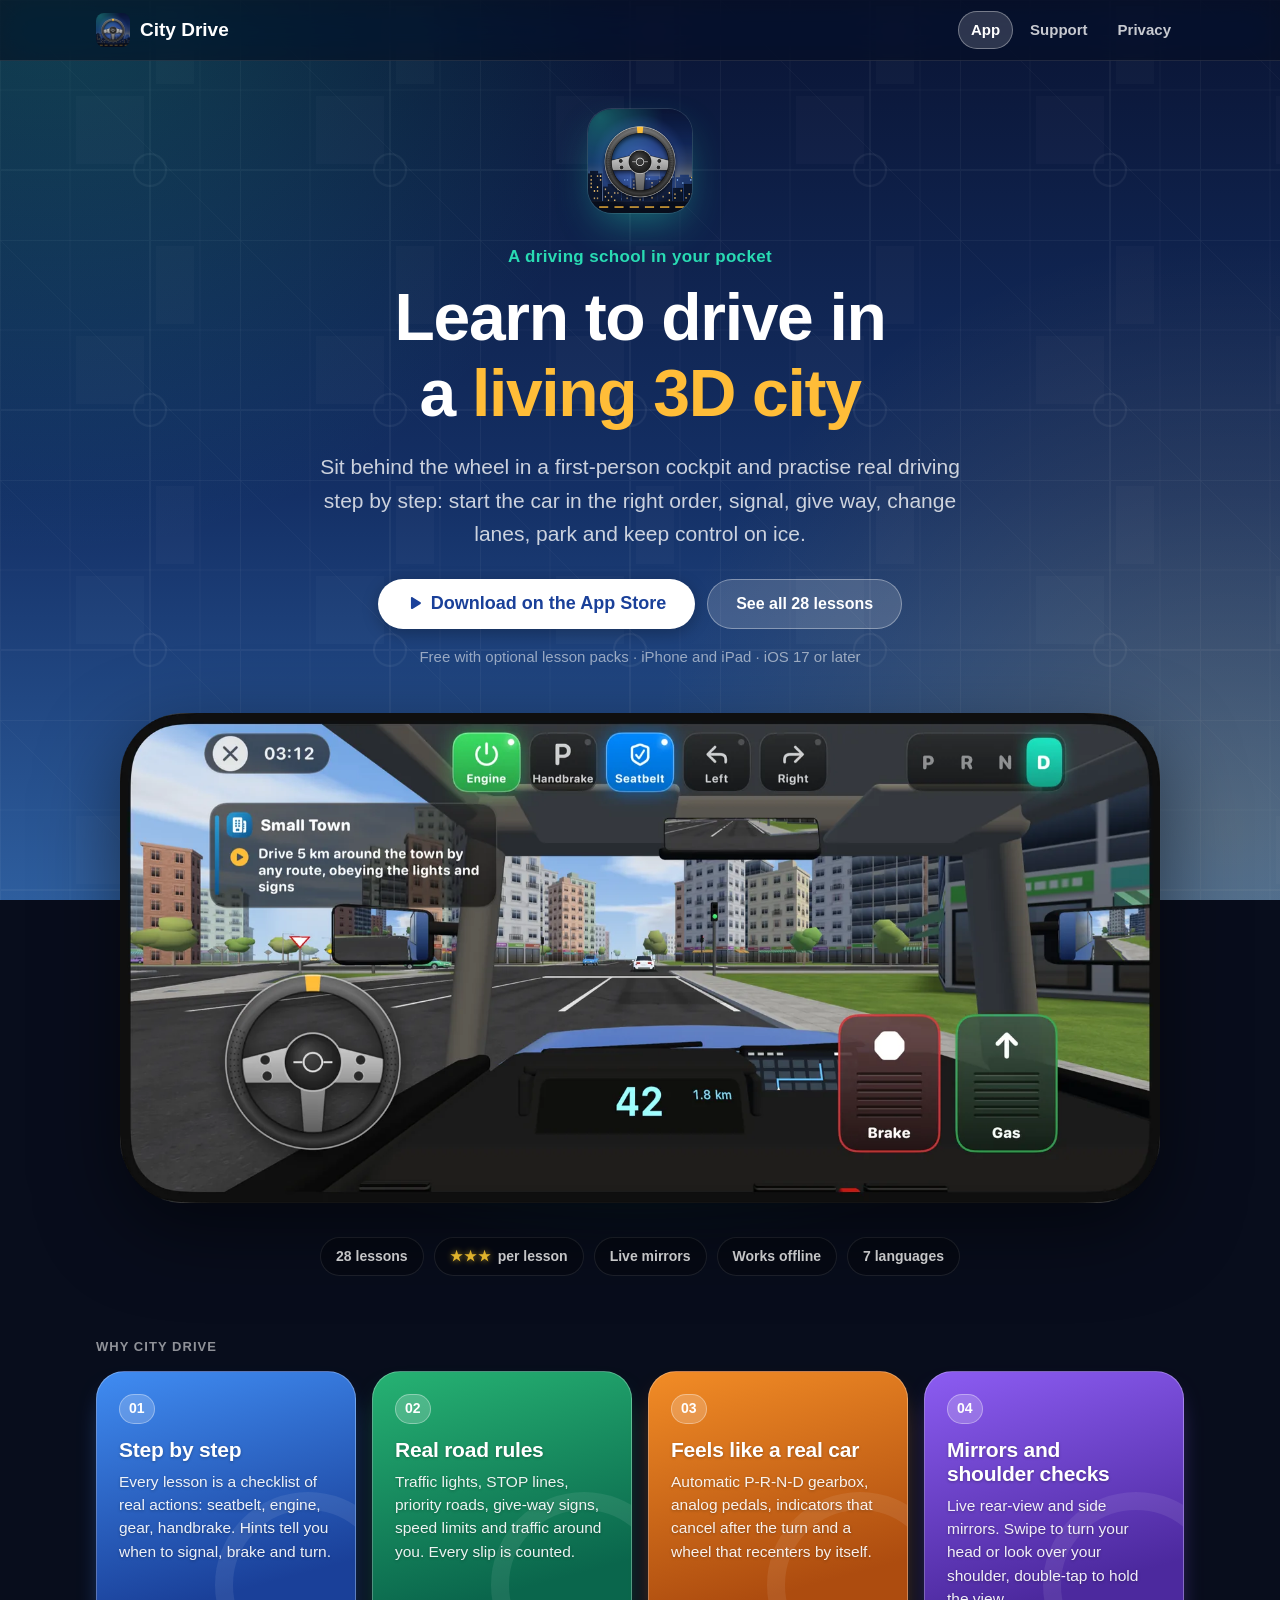
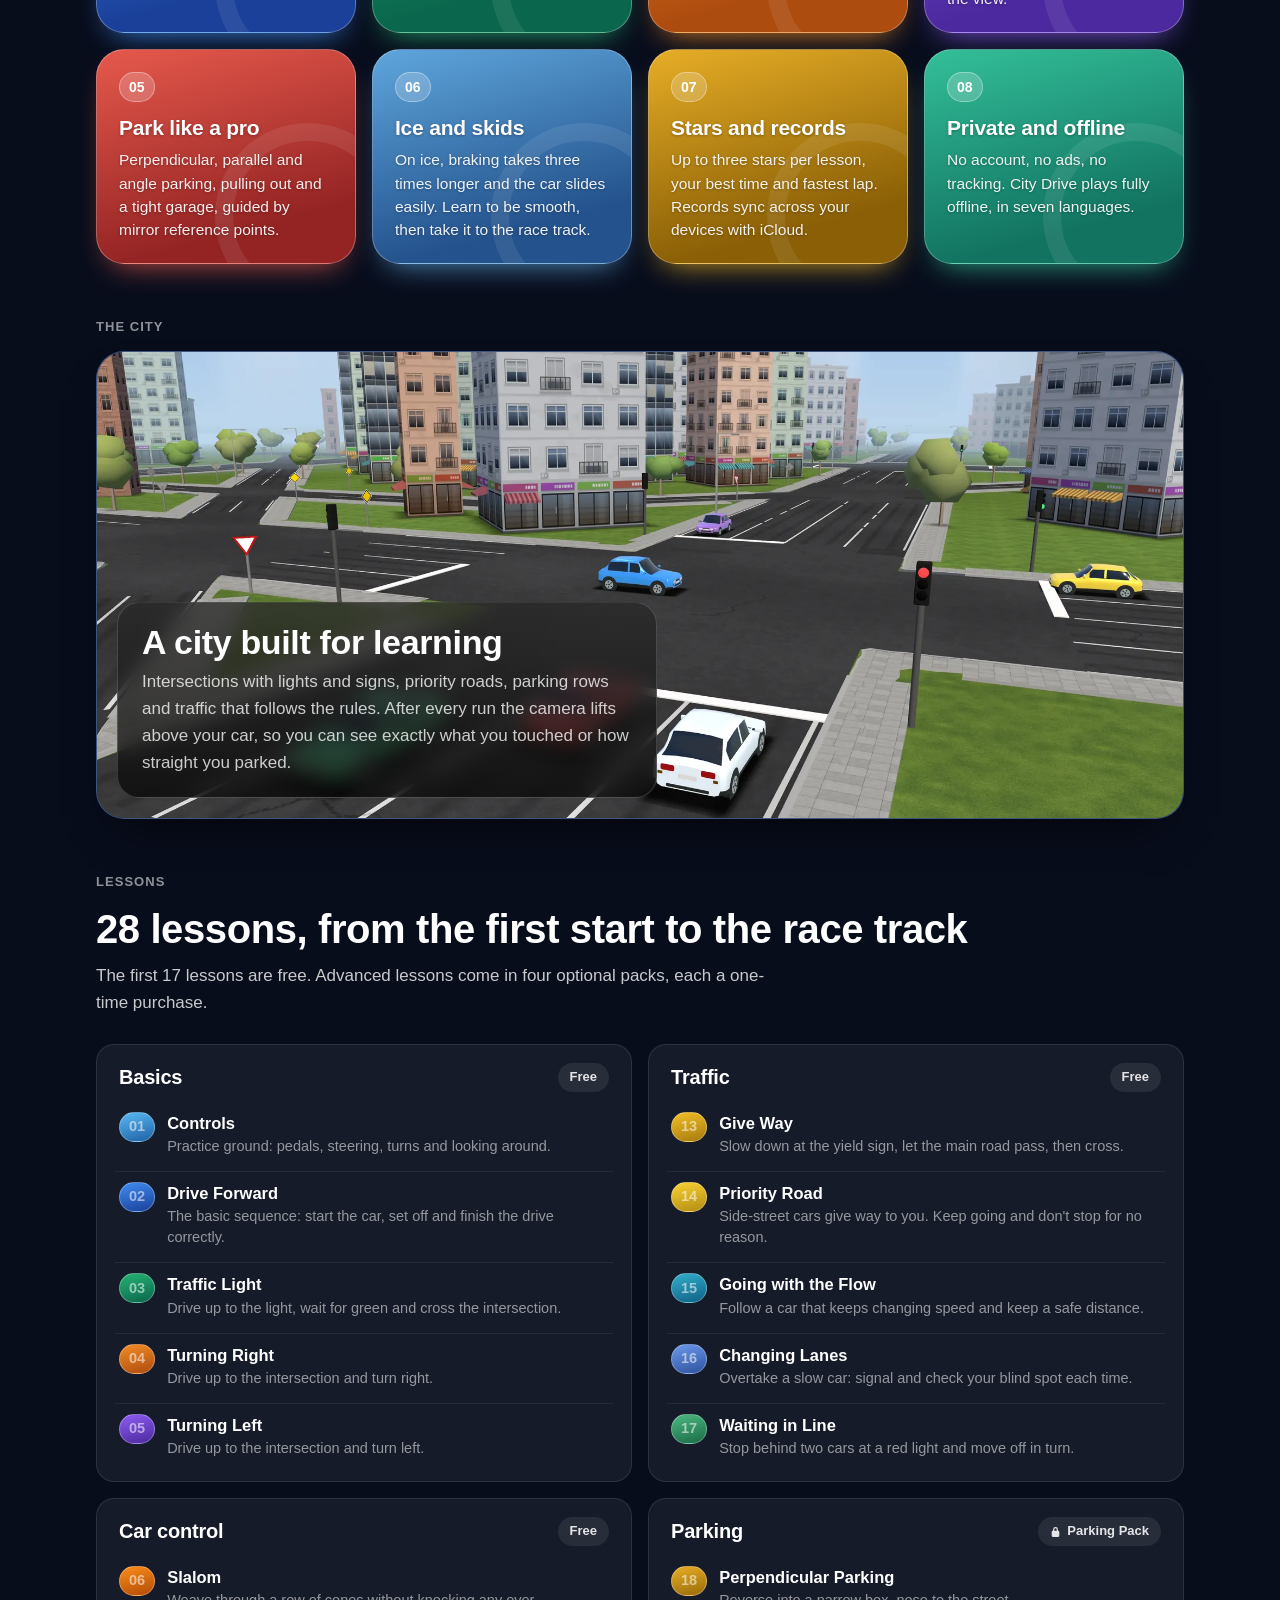
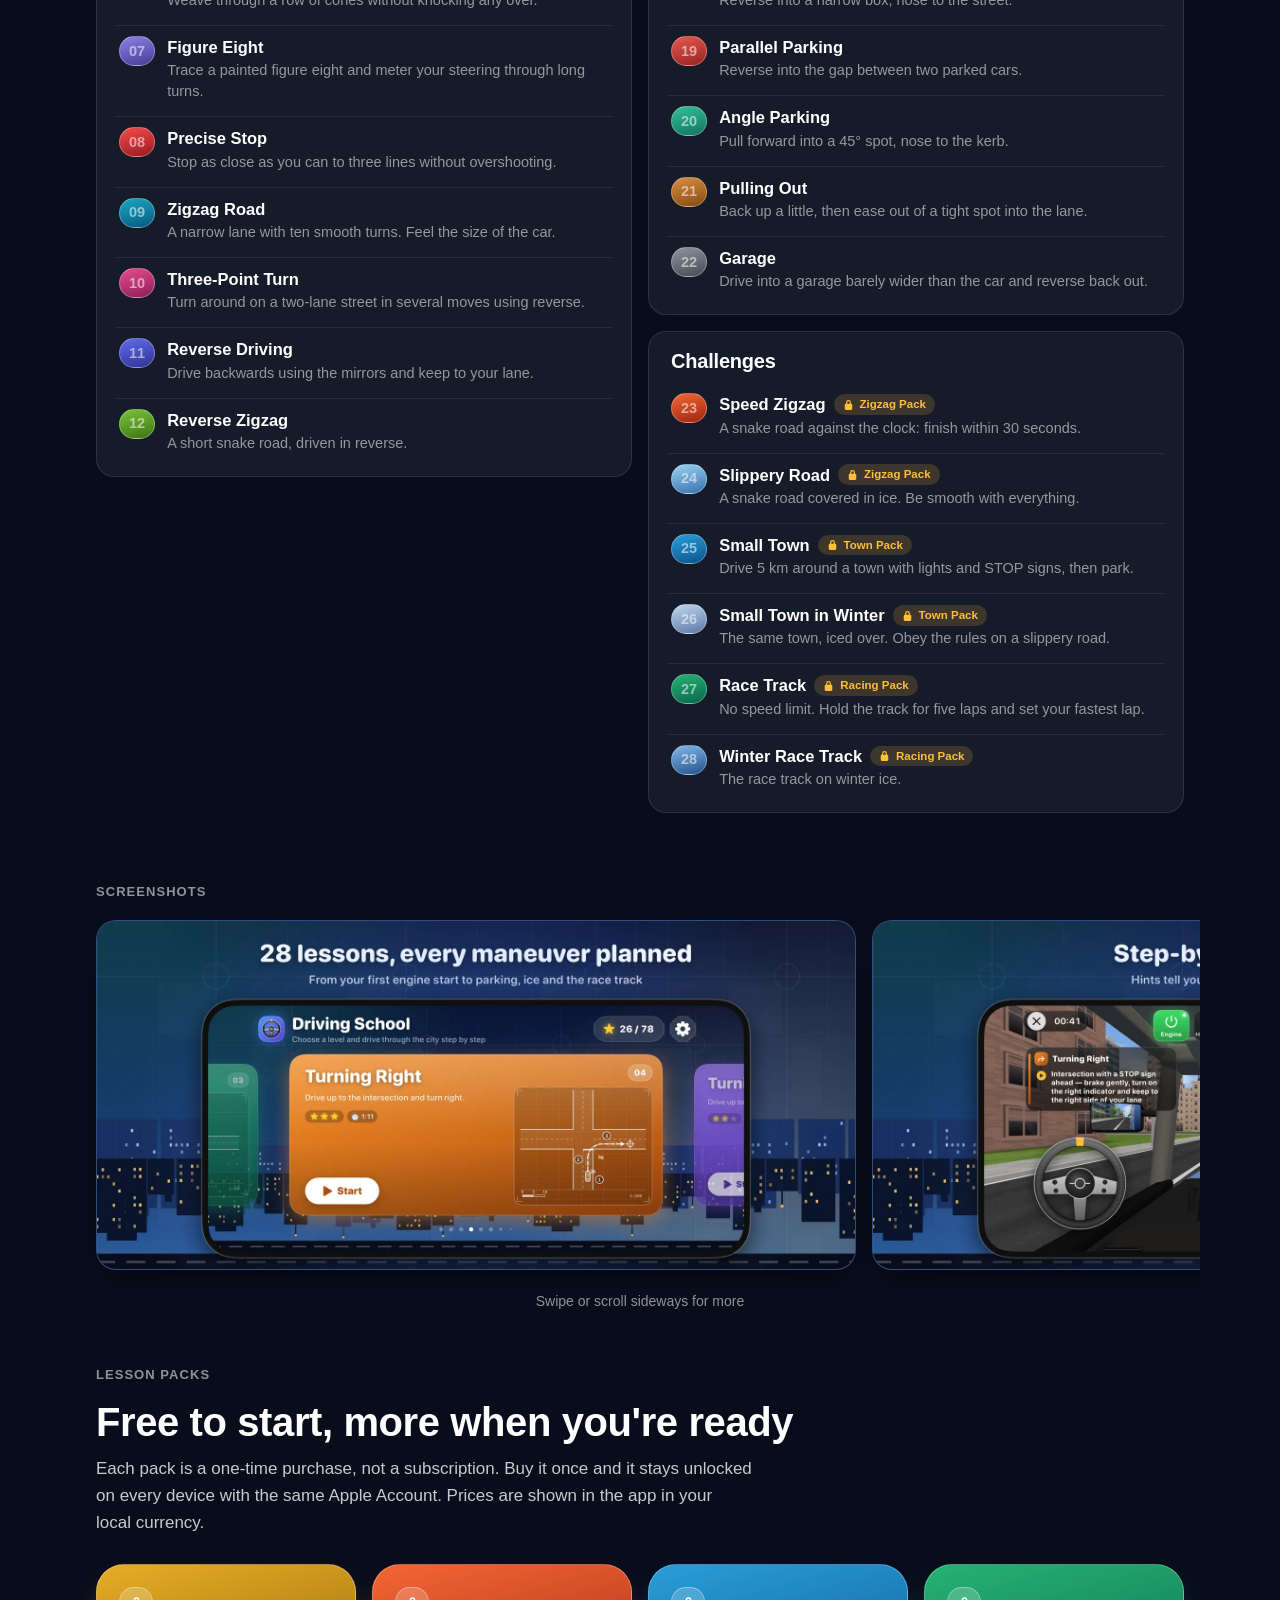
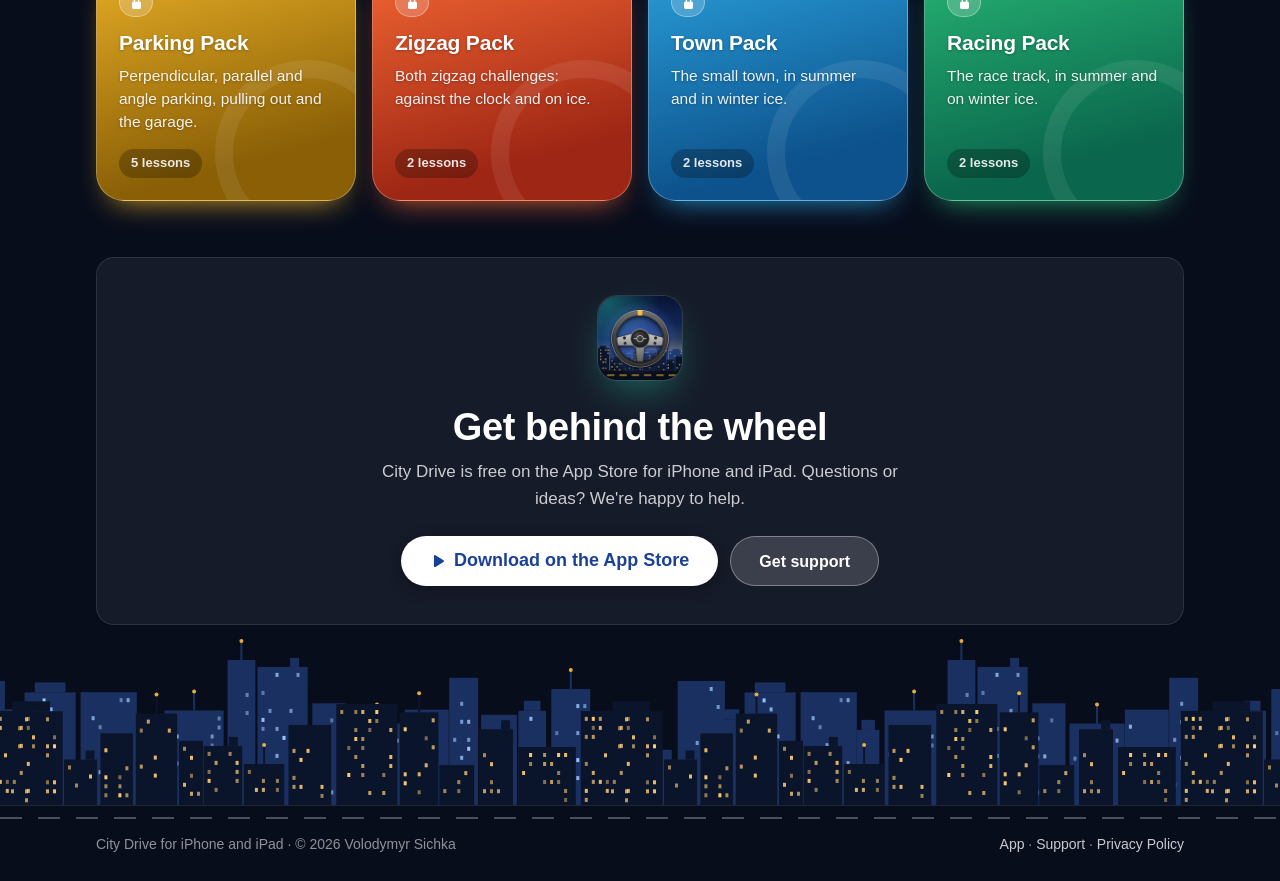
==== marketing.html @ c79d3a8d "Redesign privacy policy and support pages in the app's style, add marketing page" ====
<!DOCTYPE html>
<html lang="en">
  <head>
    <meta charset="UTF-8" />
    <meta name="viewport" content="width=device-width, initial-scale=1.0" />
    <title>City Drive – Learn to drive in a living 3D city</title>
    <meta name="description" content="City Drive is a driving school for iPhone and iPad: 28 step-by-step lessons in a 3D city with real road rules, live mirrors, analog pedals, parking, ice and a race track." />
    <meta name="theme-color" content="#0a1433" />
    <meta name="color-scheme" content="dark" />
    <meta name="apple-itunes-app" content="app-id=6784227072" />
    <meta property="og:type" content="website" />
    <meta property="og:title" content="City Drive – Learn to drive in a living 3D city" />
    <meta property="og:description" content="28 step-by-step driving lessons in a 3D city with real road rules. For iPhone and iPad." />
    <meta property="og:image" content="https://vybgss.github.io/city-drive-docs/assets/og.jpg" />
    <meta property="og:url" content="https://vybgss.github.io/city-drive-docs/marketing.html" />
    <meta name="twitter:card" content="summary_large_image" />
    <link rel="canonical" href="https://vybgss.github.io/city-drive-docs/marketing.html" />
    <link rel="icon" type="image/png" href="assets/favicon.png" />
    <link rel="apple-touch-icon" href="assets/apple-touch-icon.png" />
    <link rel="stylesheet" href="assets/style.css" />
  </head>
  <body>
    <svg width="0" height="0" style="position: absolute" aria-hidden="true">
      <symbol id="i-play" viewBox="0 0 16 16"><path d="M4.2 2.1c0-.8.9-1.3 1.6-.9l8.6 5.4c.6.4.6 1.4 0 1.8l-8.6 5.4c-.7.4-1.6-.1-1.6-.9V2.1z" /></symbol>
      <symbol id="i-lock" viewBox="0 0 16 16"><path d="M4.5 7V5a3.5 3.5 0 0 1 7 0v2h.3c.9 0 1.7.8 1.7 1.7v5.6c0 .9-.8 1.7-1.7 1.7H4.2c-.9 0-1.7-.8-1.7-1.7V8.7C2.5 7.8 3.3 7 4.2 7h.3zm1.8 0h3.4V5a1.7 1.7 0 0 0-3.4 0v2z" /></symbol>
    </svg>

    <header class="site-header">
      <div class="wrap wrap-wide">
        <a class="brand" href="marketing.html"><img src="assets/icon-180.png" alt="" /><span>City Drive</span></a>
        <nav class="nav" aria-label="Main">
          <a href="marketing.html" aria-current="page">App</a>
          <a href="support.html">Support</a>
          <a href="privacy-policy.html">Privacy</a>
        </nav>
      </div>
    </header>

    <main class="wrap wrap-wide">
      <section class="hero">
        <img class="app-icon" src="assets/icon-180.png" width="104" height="104" alt="City Drive app icon" />
        <p class="eyebrow">A driving school in your pocket</p>
        <h1>Learn to drive in a <span class="accent">living 3D city</span></h1>
        <p class="lead">Sit behind the wheel in a first-person cockpit and practise real driving step by step: start the car in the right order, signal, give way, change lanes, park and keep control on ice.</p>
        <div class="actions">
          <a class="button" href="https://apps.apple.com/app/id6784227072"><svg class="icon" aria-hidden="true"><use href="#i-play" /></svg>Download on the App Store</a>
          <a class="button glass" href="#lessons">See all 28 lessons</a>
        </div>
        <p class="meta">Free with optional lesson packs · iPhone and iPad · iOS 17 or later</p>
        <div class="hero-shot">
          <img src="assets/cockpit.webp" width="1600" height="755" alt="The City Drive cockpit: steering wheel, Brake and Gas pedals, Engine, Handbrake, Seatbelt and indicator switches, the P-R-N-D selector and live mirrors, driving through Small Town" />
        </div>
        <ul class="facts">
          <li class="chip">28 lessons</li>
          <li class="chip"><span class="stars" aria-hidden="true">★★★</span> per lesson</li>
          <li class="chip">Live mirrors</li>
          <li class="chip">Works offline</li>
          <li class="chip">7 languages</li>
        </ul>
      </section>

      <h2 class="section-label" id="features">Why City Drive</h2>
      <div class="features">
        <section class="level" style="--a: #408cf2; --b: #1a4099">
          <span class="badge">01</span>
          <h3>Step by step</h3>
          <p>Every lesson is a checklist of real actions: seatbelt, engine, gear, handbrake. Hints tell you when to signal, brake and turn.</p>
        </section>
        <section class="level" style="--a: #26b273; --b: #0a664c">
          <span class="badge">02</span>
          <h3>Real road rules</h3>
          <p>Traffic lights, STOP lines, priority roads, give-way signs, speed limits and traffic around you. Every slip is counted.</p>
        </section>
        <section class="level" style="--a: #f28c26; --b: #ad4c0f">
          <span class="badge">03</span>
          <h3>Feels like a real car</h3>
          <p>Automatic P-R-N-D gearbox, analog pedals, indicators that cancel after the turn and a wheel that recenters by itself.</p>
        </section>
        <section class="level" style="--a: #8c5cf2; --b: #4c299e">
          <span class="badge">04</span>
          <h3>Mirrors and shoulder checks</h3>
          <p>Live rear-view and side mirrors. Swipe to turn your head or look over your shoulder, double-tap to hold the view.</p>
        </section>
        <section class="level" style="--a: #e6594c; --b: #942424">
          <span class="badge">05</span>
          <h3>Park like a pro</h3>
          <p>Perpendicular, parallel and angle parking, pulling out and a tight garage, guided by mirror reference points.</p>
        </section>
        <section class="level" style="--a: #5ea6dc; --b: #24528c">
          <span class="badge">06</span>
          <h3>Ice and skids</h3>
          <p>On ice, braking takes three times longer and the car slides easily. Learn to be smooth, then take it to the race track.</p>
        </section>
        <section class="level" style="--a: #e6ad26; --b: #8a5f06">
          <span class="badge">07</span>
          <h3>Stars and records</h3>
          <p>Up to three stars per lesson, your best time and fastest lap. Records sync across your devices with iCloud.</p>
        </section>
        <section class="level" style="--a: #33bf99; --b: #127361">
          <span class="badge">08</span>
          <h3>Private and offline</h3>
          <p>No account, no ads, no tracking. City Drive plays fully offline, in seven languages.</p>
        </section>
      </div>

      <h2 class="section-label">The city</h2>
      <figure class="city-shot">
        <img src="assets/city.webp" width="2000" height="857" loading="lazy" alt="A City Drive intersection from above: traffic lights, a give-way sign, stop lines, cars waiting at a red light and buildings with shops" />
        <figcaption>
          <h2>A city built for learning</h2>
          <p>Intersections with lights and signs, priority roads, parking rows and traffic that follows the rules. After every run the camera lifts above your car, so you can see exactly what you touched or how straight you parked.</p>
        </figcaption>
      </figure>

      <h2 class="section-label" id="lessons">Lessons</h2>
      <h2 class="section-title">28 lessons, from the first start to the race track</h2>
      <p class="section-intro">The first 17 lessons are free. Advanced lessons come in four optional packs, each a one-time purchase.</p>
      <div class="groups">
        <section class="card group">
          <div class="group-head"><h3>Basics</h3><span class="chip">Free</span></div>
          <ol class="lessons">
            <li class="lesson" style="--a: #59b8f2; --b: #1f61a6"><span class="badge">01</span><b>Controls</b><span>Practice ground: pedals, steering, turns and looking around.</span></li>
            <li class="lesson" style="--a: #408cf2; --b: #1a4099"><span class="badge">02</span><b>Drive Forward</b><span>The basic sequence: start the car, set off and finish the drive correctly.</span></li>
            <li class="lesson" style="--a: #26b273; --b: #0a664c"><span class="badge">03</span><b>Traffic Light</b><span>Drive up to the light, wait for green and cross the intersection.</span></li>
            <li class="lesson" style="--a: #f28c26; --b: #ad4c0f"><span class="badge">04</span><b>Turning Right</b><span>Drive up to the intersection and turn right.</span></li>
            <li class="lesson" style="--a: #8c5cf2; --b: #4c299e"><span class="badge">05</span><b>Turning Left</b><span>Drive up to the intersection and turn left.</span></li>
          </ol>
        </section>
        <section class="card group">
          <div class="group-head"><h3>Car control</h3><span class="chip">Free</span></div>
          <ol class="lessons" start="6">
            <li class="lesson" style="--a: #fa8c1a; --b: #b24c05"><span class="badge">06</span><b>Slalom</b><span>Weave through a row of cones without knocking any over.</span></li>
            <li class="lesson" style="--a: #8c80e6; --b: #473d94"><span class="badge">07</span><b>Figure Eight</b><span>Trace a painted figure eight and meter your steering through long turns.</span></li>
            <li class="lesson" style="--a: #f24c4c; --b: #991a1f"><span class="badge">08</span><b>Precise Stop</b><span>Stop as close as you can to three lines without overshooting.</span></li>
            <li class="lesson" style="--a: #1aa6bf; --b: #085980"><span class="badge">09</span><b>Zigzag Road</b><span>A narrow lane with ten smooth turns. Feel the size of the car.</span></li>
            <li class="lesson" style="--a: #e64c8c; --b: #8c1f59"><span class="badge">10</span><b>Three-Point Turn</b><span>Turn around on a two-lane street in several moves using reverse.</span></li>
            <li class="lesson" style="--a: #616beb; --b: #2e3394"><span class="badge">11</span><b>Reverse Driving</b><span>Drive backwards using the mirrors and keep to your lane.</span></li>
            <li class="lesson" style="--a: #7ac238; --b: #3d7517"><span class="badge">12</span><b>Reverse Zigzag</b><span>A short snake road, driven in reverse.</span></li>
          </ol>
        </section>
        <section class="card group">
          <div class="group-head"><h3>Traffic</h3><span class="chip">Free</span></div>
          <ol class="lessons" start="13">
            <li class="lesson" style="--a: #f2bf26; --b: #a67a0d"><span class="badge">13</span><b>Give Way</b><span>Slow down at the yield sign, let the main road pass, then cross.</span></li>
            <li class="lesson" style="--a: #fad133; --b: #b28c14"><span class="badge">14</span><b>Priority Road</b><span>Side-street cars give way to you. Keep going and don't stop for no reason.</span></li>
            <li class="lesson" style="--a: #33adcc; --b: #0f6185"><span class="badge">15</span><b>Going with the Flow</b><span>Follow a car that keeps changing speed and keep a safe distance.</span></li>
            <li class="lesson" style="--a: #6b99eb; --b: #2e529e"><span class="badge">16</span><b>Changing Lanes</b><span>Overtake a slow car: signal and check your blind spot each time.</span></li>
            <li class="lesson" style="--a: #4cb880; --b: #1a6b47"><span class="badge">17</span><b>Waiting in Line</b><span>Stop behind two cars at a red light and move off in turn.</span></li>
          </ol>
        </section>
        <section class="card group">
          <div class="group-head"><h3>Parking</h3><span class="chip"><svg class="icon" aria-hidden="true"><use href="#i-lock" /></svg>Parking Pack</span></div>
          <ol class="lessons" start="18">
            <li class="lesson" style="--a: #e6ad26; --b: #996b0a"><span class="badge">18</span><b>Perpendicular Parking</b><span>Reverse into a narrow box, nose to the street.</span></li>
            <li class="lesson" style="--a: #e6594c; --b: #942424"><span class="badge">19</span><b>Parallel Parking</b><span>Reverse into the gap between two parked cars.</span></li>
            <li class="lesson" style="--a: #33bf99; --b: #127361"><span class="badge">20</span><b>Angle Parking</b><span>Pull forward into a 45° spot, nose to the kerb.</span></li>
            <li class="lesson" style="--a: #d98c40; --b: #854c14"><span class="badge">21</span><b>Pulling Out</b><span>Back up a little, then ease out of a tight spot into the lane.</span></li>
            <li class="lesson" style="--a: #8c949e; --b: #474c57"><span class="badge">22</span><b>Garage</b><span>Drive into a garage barely wider than the car and reverse back out.</span></li>
          </ol>
        </section>
        <section class="card group">
          <div class="group-head"><h3>Challenges</h3></div>
          <ol class="lessons" start="23">
            <li class="lesson" style="--a: #f26633; --b: #9e2614"><span class="badge">23</span><b>Speed Zigzag <span class="chip"><svg class="icon" aria-hidden="true"><use href="#i-lock" /></svg>Zigzag Pack</span></b><span>A snake road against the clock: finish within 30 seconds.</span></li>
            <li class="lesson" style="--a: #99d1f2; --b: #3873ad"><span class="badge">24</span><b>Slippery Road <span class="chip"><svg class="icon" aria-hidden="true"><use href="#i-lock" /></svg>Zigzag Pack</span></b><span>A snake road covered in ice. Be smooth with everything.</span></li>
            <li class="lesson" style="--a: #299ed9; --b: #0d528c"><span class="badge">25</span><b>Small Town <span class="chip"><svg class="icon" aria-hidden="true"><use href="#i-lock" /></svg>Town Pack</span></b><span>Drive 5 km around a town with lights and STOP signs, then park.</span></li>
            <li class="lesson" style="--a: #bfd6ed; --b: #5c7aa8"><span class="badge">26</span><b>Small Town in Winter <span class="chip"><svg class="icon" aria-hidden="true"><use href="#i-lock" /></svg>Town Pack</span></b><span>The same town, iced over. Obey the rules on a slippery road.</span></li>
            <li class="lesson" style="--a: #26b273; --b: #0a664c"><span class="badge">27</span><b>Race Track <span class="chip"><svg class="icon" aria-hidden="true"><use href="#i-lock" /></svg>Racing Pack</span></b><span>No speed limit. Hold the track for five laps and set your fastest lap.</span></li>
            <li class="lesson" style="--a: #80b8e6; --b: #24528c"><span class="badge">28</span><b>Winter Race Track <span class="chip"><svg class="icon" aria-hidden="true"><use href="#i-lock" /></svg>Racing Pack</span></b><span>The race track on winter ice.</span></li>
          </ol>
        </section>
      </div>

      <h2 class="section-label">Screenshots</h2>
      <div class="screens" tabindex="0" aria-label="Screenshots, scroll sideways">
        <img src="assets/screens/screen-1.webp" width="1600" height="736" alt="28 lessons, every maneuver planned: the Driving School menu" />
        <img src="assets/screens/screen-2.webp" width="1600" height="736" loading="lazy" alt="Step-by-step guidance before a right turn" />
        <img src="assets/screens/screen-3.webp" width="1600" height="736" loading="lazy" alt="Live mirrors and a real lane change" />
        <img src="assets/screens/screen-4.webp" width="1600" height="736" loading="lazy" alt="Park like a pro: a three-star parallel parking result" />
        <img src="assets/screens/screen-5.webp" width="1600" height="736" loading="lazy" alt="Ice, snow and skids in Small Town in Winter" />
        <img src="assets/screens/screen-6.webp" width="1600" height="736" loading="lazy" alt="Race the clock: five laps on the race track" />
      </div>
      <p class="swipe-hint">Swipe or scroll sideways for more</p>

      <h2 class="section-label">Lesson packs</h2>
      <h2 class="section-title">Free to start, more when you're ready</h2>
      <p class="section-intro">Each pack is a one-time purchase, not a subscription. Buy it once and it stays unlocked on every device with the same Apple Account. Prices are shown in the app in your local currency.</p>
      <div class="packs">
        <section class="level pack" style="--a: #e6ad26; --b: #8a5f06">
          <span class="badge"><svg class="icon" aria-hidden="true"><use href="#i-lock" /></svg></span>
          <h3>Parking Pack</h3>
          <p>Perpendicular, parallel and angle parking, pulling out and the garage.</p>
          <span class="chip">5 lessons</span>
        </section>
        <section class="level pack" style="--a: #f26633; --b: #9e2614">
          <span class="badge"><svg class="icon" aria-hidden="true"><use href="#i-lock" /></svg></span>
          <h3>Zigzag Pack</h3>
          <p>Both zigzag challenges: against the clock and on ice.</p>
          <span class="chip">2 lessons</span>
        </section>
        <section class="level pack" style="--a: #299ed9; --b: #0d528c">
          <span class="badge"><svg class="icon" aria-hidden="true"><use href="#i-lock" /></svg></span>
          <h3>Town Pack</h3>
          <p>The small town, in summer and in winter ice.</p>
          <span class="chip">2 lessons</span>
        </section>
        <section class="level pack" style="--a: #26b273; --b: #0a664c">
          <span class="badge"><svg class="icon" aria-hidden="true"><use href="#i-lock" /></svg></span>
          <h3>Racing Pack</h3>
          <p>The race track, in summer and on winter ice.</p>
          <span class="chip">2 lessons</span>
        </section>
      </div>

      <section class="card cta">
        <img class="app-icon" src="assets/icon-180.png" width="84" height="84" alt="" />
        <h2>Get behind the wheel</h2>
        <p>City Drive is free on the App Store for iPhone and iPad. Questions or ideas? We're happy to help.</p>
        <div class="actions">
          <a class="button" href="https://apps.apple.com/app/id6784227072"><svg class="icon" aria-hidden="true"><use href="#i-play" /></svg>Download on the App Store</a>
          <a class="button glass" href="support.html">Get support</a>
        </div>
      </section>
    </main>

    <footer class="site-footer">
      <div class="city" aria-hidden="true"><div class="skyline far"></div><div class="skyline near"></div><div class="road"></div></div>
      <div class="footer-bar">
        <div class="wrap wrap-wide">
          <span>City Drive for iPhone and iPad · © 2026 Volodymyr Sichka</span>
          <span><a href="marketing.html">App</a> · <a href="support.html">Support</a> · <a href="privacy-policy.html">Privacy Policy</a></span>
        </div>
      </div>
    </footer>
  </body>
</html>
---- assets/style.css ----
/* City Drive docs. Colors, type and shapes mirror the app (city-drive/UI/Style.swift,
   Menu/MenuBackgroundView.swift, Menu/LevelCardCell.swift, Menu/SettingsUIKit.swift):
   evening-city sky, teal and amber glows, glass settings cards, level-card gradients,
   white capsule "Start" buttons and the procedurally drawn skyline with a running road. */
:root {
  --sky-top: #0a1433;
  --sky-mid: #143066;
  --sky-horizon: #2e5e9e;
  --sky-bottom: #080d1c;
  --teal: #29dbb3;
  --amber: #ffbd38;
  --star: #ffcc33;
  --blue: #4d8cf2;
  --text: #ffffff;
  --text-2: rgba(255, 255, 255, 0.78);
  --text-3: rgba(255, 255, 255, 0.55);
  --card: rgba(255, 255, 255, 0.06);
  --card-border: rgba(255, 255, 255, 0.1);
  --glass: rgba(255, 255, 255, 0.16);
  --glass-border: rgba(255, 255, 255, 0.35);
  --radius: 18px;
  --radius-lg: 28px;
  --rounded: ui-rounded, "SF Pro Rounded", -apple-system, BlinkMacSystemFont, "Helvetica Neue", Arial, sans-serif;
  color-scheme: dark;
}

* { box-sizing: border-box; }

html { -webkit-text-size-adjust: 100%; scroll-behavior: smooth; scroll-padding-top: 76px; }

body {
  margin: 0;
  min-height: 100vh;
  display: flex;
  flex-direction: column;
  font-family: -apple-system, BlinkMacSystemFont, "SF Pro Text", "Helvetica Neue", Arial, sans-serif;
  font-size: 17px;
  line-height: 1.6;
  color: var(--text);
  background-color: var(--sky-bottom);
  -webkit-font-smoothing: antialiased;
}

/* The menu sky: gradient to the horizon, faint city-map grid, teal and amber glows.
   A fixed layer instead of background-attachment, which iOS Safari ignores. */
body::before {
  content: "";
  position: fixed;
  inset: 0;
  z-index: -1;
  background:
    radial-gradient(circle 46vmax at 96% 92%, rgba(255, 189, 56, 0.2), rgba(255, 189, 56, 0) 100%),
    radial-gradient(circle 46vmax at 4% -4%, rgba(41, 219, 179, 0.22), rgba(41, 219, 179, 0) 100%),
    url("map.svg") 0 0 / 240px 240px repeat,
    linear-gradient(180deg, var(--sky-top) 0%, var(--sky-mid) 55%, var(--sky-horizon) 100%);
}

h1, h2, h3, .brand, .button, .section-label, summary, .badge, .chip {
  font-family: var(--rounded);
}

h1, h2, h3 { line-height: 1.15; letter-spacing: -0.01em; margin: 0; text-wrap: balance; }
p { text-wrap: pretty; }

a { color: var(--teal); text-decoration: none; }
a:hover { text-decoration: underline; }

strong { font-weight: 650; color: var(--text); }

.wrap { width: 100%; max-width: 860px; margin: 0 auto; padding: 0 16px; }
.wrap-wide { max-width: 1120px; }

.icon { width: 1em; height: 1em; fill: currentColor; flex: none; }

/* Header */
.site-header {
  position: sticky;
  top: 0;
  z-index: 10;
  background: rgba(8, 13, 28, 0.62);
  backdrop-filter: saturate(160%) blur(18px);
  -webkit-backdrop-filter: saturate(160%) blur(18px);
  border-bottom: 1px solid var(--card-border);
}
.site-header .wrap { display: flex; align-items: center; justify-content: space-between; gap: 12px; height: 60px; }
.brand { display: flex; align-items: center; gap: 10px; font-size: 19px; font-weight: 800; color: var(--text); white-space: nowrap; }
.brand:hover { text-decoration: none; }
.brand img { width: 34px; height: 34px; border-radius: 8px; }
.nav { display: flex; gap: 4px; }
.nav a {
  font-family: var(--rounded);
  font-size: 15px;
  font-weight: 700;
  color: var(--text-2);
  padding: 6px 12px;
  border-radius: 999px;
  border: 1px solid transparent;
}
.nav a:hover { color: var(--text); background: rgba(255, 255, 255, 0.08); text-decoration: none; }
.nav a[aria-current="page"] { color: var(--text); background: var(--glass); border-color: var(--glass-border); }

main { flex: 1; padding-bottom: 72px; }

/* Buttons: the white Start capsule and the glass capsule from the level cards */
.button {
  display: inline-flex;
  align-items: center;
  justify-content: center;
  gap: 9px;
  padding: 13px 28px;
  border-radius: 999px;
  border: 1px solid transparent;
  background: #fff;
  color: #1a4099;
  font-size: 18px;
  font-weight: 800;
  line-height: 1.2;
  box-shadow: 0 4px 16px rgba(0, 0, 0, 0.25);
  transition: transform 0.15s ease, box-shadow 0.15s ease;
}
.button:hover { text-decoration: none; transform: translateY(-1px); box-shadow: 0 8px 22px rgba(0, 0, 0, 0.3); }
.button .icon { width: 15px; height: 15px; }
.button.glass { background: var(--glass); border-color: var(--glass-border); color: #fff; box-shadow: none; font-size: 16px; }
.button.glass:hover { background: rgba(255, 255, 255, 0.22); }

/* Section labels like the settings screen ("GRAPHICS", "SOUND") */
.section-label {
  margin: 56px 0 16px;
  font-size: 13px;
  font-weight: 700;
  letter-spacing: 0.08em;
  text-transform: uppercase;
  color: var(--text-3);
}
.section-title { font-size: clamp(28px, 4.4vw, 40px); font-weight: 800; margin: 0 0 10px; }
.section-intro { color: var(--text-2); margin: 0 0 28px; max-width: 680px; }

/* Glass cards, as on the settings screen */
.card {
  background: var(--card);
  border: 1px solid var(--card-border);
  border-radius: var(--radius);
  padding: 22px 24px;
  margin: 0 0 14px;
}
.card h2 { font-size: 21px; font-weight: 700; margin: 0 0 8px; }
.card p { margin: 0 0 10px; color: var(--text-2); }
.card p:last-child { margin-bottom: 0; }
.card ul { margin: 6px 0 0; padding-left: 20px; color: var(--text-2); }
.card li { margin: 4px 0; }
.card li::marker { color: var(--teal); }

/* Doc page title */
.page-title { padding: 52px 0 28px; }
.page-title h1 { font-size: clamp(34px, 6vw, 48px); font-weight: 800; margin-bottom: 12px; }
.page-title p { font-size: 19px; color: var(--text-2); margin: 0; max-width: 640px; }
.updated {
  display: inline-block;
  margin-top: 16px;
  padding: 4px 12px;
  border-radius: 999px;
  background: rgba(0, 0, 0, 0.25);
  color: var(--text-2);
  font-size: 14px;
}

/* Contact card: gradient of the first level card */
.contact {
  display: flex;
  align-items: center;
  justify-content: space-between;
  gap: 18px;
  flex-wrap: wrap;
  background: linear-gradient(160deg, #408cf2, #1a4099 75%);
  border-color: rgba(255, 255, 255, 0.28);
  border-radius: var(--radius-lg);
  box-shadow: 0 14px 34px -14px rgba(64, 140, 242, 0.8);
}
.contact h2 { font-size: 24px; font-weight: 800; }
.contact p { color: rgba(255, 255, 255, 0.88); }
.contact .button { color: #1a4099; }

/* FAQ */
details.card { padding: 0; }
summary {
  list-style: none;
  cursor: pointer;
  padding: 17px 54px 17px 22px;
  position: relative;
  font-size: 17px;
  font-weight: 700;
}
summary::-webkit-details-marker { display: none; }
summary::after {
  content: "";
  position: absolute;
  right: 22px;
  top: 50%;
  width: 9px;
  height: 9px;
  margin-top: -7px;
  border-right: 2.5px solid var(--teal);
  border-bottom: 2.5px solid var(--teal);
  transform: rotate(45deg);
  transition: transform 0.2s ease, margin-top 0.2s ease;
}
details[open] summary::after { transform: rotate(-135deg); margin-top: -2px; }
summary:hover { color: #fff; }
summary:focus-visible { outline: 2px solid var(--teal); outline-offset: -2px; border-radius: var(--radius); }
.answer { padding: 0 22px 18px; }
.answer p { margin: 0 0 10px; }
.answer ul { margin: 0 0 10px; }
.answer > :last-child { margin-bottom: 0; }

/* Level-card style tiles: theme gradient, light rim, colored glow, number badge */
.level {
  --a: #408cf2;
  --b: #1a4099;
  position: relative;
  overflow: hidden;
  border-radius: var(--radius-lg);
  border: 1px solid rgba(255, 255, 255, 0.28);
  background: linear-gradient(165deg, var(--a), var(--b) 78%);
  box-shadow: 0 14px 30px -16px var(--a);
  padding: 22px;
  color: #fff;
  text-shadow: 0 1px 3px rgba(0, 0, 0, 0.28);
}
.level::after {
  /* the card's soft decor ring, like the medallion in the result panel */
  content: "";
  position: absolute;
  right: -46px;
  bottom: -46px;
  width: 150px;
  height: 150px;
  border-radius: 50%;
  border: 18px solid rgba(255, 255, 255, 0.08);
  pointer-events: none;
}
.level h3 { font-size: 21px; font-weight: 800; margin: 14px 0 8px; }
.level p { margin: 0; color: rgba(255, 255, 255, 0.92); font-size: 15.5px; line-height: 1.5; }
.badge {
  display: inline-grid;
  place-items: center;
  min-width: 34px;
  height: 30px;
  padding: 0 9px;
  border-radius: 999px;
  background: rgba(255, 255, 255, 0.2);
  border: 1px solid rgba(255, 255, 255, 0.35);
  font-size: 14px;
  font-weight: 800;
  font-variant-numeric: tabular-nums;
  color: #fff;
  text-shadow: none;
}
.chip {
  display: inline-flex;
  align-items: center;
  gap: 6px;
  padding: 4px 12px;
  border-radius: 999px;
  background: rgba(0, 0, 0, 0.25);
  font-size: 13px;
  font-weight: 600;
  color: rgba(255, 255, 255, 0.88);
  text-shadow: none;
  white-space: nowrap;
}
.chip .icon { width: 11px; height: 11px; }
.stars { color: var(--star); letter-spacing: 1px; text-shadow: 0 0 6px rgba(255, 204, 51, 0.7); }

/* Marketing: hero */
.hero { text-align: center; padding: 48px 0 8px; }
.app-icon {
  width: 104px;
  height: 104px;
  border-radius: 24px;
  box-shadow: 0 16px 40px -10px rgba(41, 219, 179, 0.45), 0 0 0 1px rgba(255, 255, 255, 0.12);
}
.eyebrow { margin: 22px 0 10px; font-family: var(--rounded); font-weight: 700; color: var(--teal); letter-spacing: 0.02em; }
.hero h1 { font-size: clamp(38px, 7vw, 66px); font-weight: 800; letter-spacing: -0.02em; margin: 0 auto 18px; max-width: 900px; }
.hero h1 .accent { color: var(--amber); }
.lead { font-size: clamp(18px, 2.2vw, 21px); color: var(--text-2); max-width: 680px; margin: 0 auto 28px; }
.actions { display: flex; flex-wrap: wrap; gap: 12px; justify-content: center; }
.meta { margin: 16px 0 0; font-size: 15px; color: var(--text-3); }
.hero-shot { position: relative; margin: 44px auto 0; max-width: 1040px; }
.hero-shot::before {
  content: "";
  position: absolute;
  inset: 12% 6% -4%;
  background: radial-gradient(closest-side, rgba(41, 219, 179, 0.35), rgba(41, 219, 179, 0));
  filter: blur(30px);
  z-index: -1;
}
.hero-shot img { display: block; width: 100%; height: auto; filter: drop-shadow(0 26px 40px rgba(0, 0, 0, 0.5)); }
.facts { display: flex; flex-wrap: wrap; justify-content: center; gap: 10px; margin: 34px 0 0; padding: 0; list-style: none; }
.facts .chip { font-size: 14px; padding: 7px 15px; background: rgba(0, 0, 0, 0.28); border: 1px solid var(--card-border); }

/* Marketing: features */
.features { display: grid; grid-template-columns: repeat(4, 1fr); gap: 16px; }

/* Marketing: real-city band */
.city-shot {
  position: relative;
  margin: 0;
  border-radius: var(--radius-lg);
  overflow: hidden;
  border: 1px solid rgba(255, 255, 255, 0.18);
  box-shadow: 0 24px 50px -24px rgba(0, 0, 0, 0.8);
  background: var(--sky-mid);
}
.city-shot img { display: block; width: 100%; height: auto; aspect-ratio: 2000 / 857; object-fit: cover; }
.city-shot figcaption {
  /* a dark glass panel, like the result panel over the top-down view */
  position: absolute;
  left: 20px;
  bottom: 20px;
  max-width: 540px;
  padding: 20px 24px;
  border-radius: 22px;
  background: linear-gradient(180deg, rgba(41, 41, 41, 0.78), rgba(5, 5, 5, 0.72));
  border: 1px solid rgba(255, 255, 255, 0.16);
  backdrop-filter: blur(10px);
  -webkit-backdrop-filter: blur(10px);
}
.city-shot h2 { font-size: clamp(24px, 3.4vw, 34px); font-weight: 800; margin-bottom: 6px; }
.city-shot p { margin: 0; color: var(--text-2); max-width: 640px; }

/* Marketing: lessons */
.groups { columns: 2; column-gap: 16px; }
.group { break-inside: avoid; margin: 0 0 16px; padding: 18px 18px 8px; display: inline-block; width: 100%; }
.group-head { display: flex; align-items: center; justify-content: space-between; gap: 10px; margin: 0 4px 10px; }
.group-head h3 { font-size: 20px; font-weight: 800; }
.group-head .chip { background: rgba(255, 255, 255, 0.08); }
.lessons { list-style: none; margin: 0; padding: 0; }
.lesson { display: grid; grid-template-columns: auto 1fr; gap: 2px 12px; padding: 10px 4px; border-top: 1px solid rgba(255, 255, 255, 0.07); }
.lesson:first-child { border-top: 0; }
.lesson .badge { grid-row: span 2; align-self: start; background: linear-gradient(165deg, var(--a), var(--b)); border-color: rgba(255, 255, 255, 0.3); }
.lesson b { font-family: var(--rounded); font-weight: 700; font-size: 16.5px; line-height: 1.35; display: flex; align-items: center; gap: 8px; flex-wrap: wrap; }
.lesson span { font-size: 14.5px; line-height: 1.45; color: var(--text-3); }
.lesson .chip { font-size: 11.5px; padding: 2px 9px; background: rgba(255, 189, 56, 0.16); color: var(--amber); }

/* Marketing: packs */
.packs { display: grid; grid-template-columns: repeat(4, 1fr); gap: 16px; }
.pack { display: flex; flex-direction: column; align-items: flex-start; }
.pack .badge .icon { width: 13px; height: 13px; }
.pack .chip { margin-top: auto; }
.pack p { margin-bottom: 16px; }
.note { margin: 18px 0 0; font-size: 15px; color: var(--text-3); text-align: center; }

/* Marketing: screenshots, a swipeable row like the level carousel */
.screens {
  display: grid;
  grid-auto-flow: column;
  grid-auto-columns: min(78%, 760px);
  gap: 16px;
  overflow-x: auto;
  scroll-snap-type: x mandatory;
  padding: 4px 16px 18px;
  margin: 0 -16px;
  scrollbar-width: thin;
  scrollbar-color: rgba(255, 255, 255, 0.25) transparent;
}
.screens img {
  display: block;
  width: 100%;
  height: auto;
  aspect-ratio: 1600 / 736;
  border-radius: 20px;
  border: 1px solid rgba(255, 255, 255, 0.14);
  scroll-snap-align: center;
  box-shadow: 0 18px 36px -20px rgba(0, 0, 0, 0.8);
  background: var(--sky-mid);
}
.swipe-hint { margin: 2px 0 0; text-align: center; font-size: 14px; color: var(--text-3); }

/* Marketing: final call to action */
.cta { text-align: center; padding: 38px 24px; margin-top: 56px; }
.cta .app-icon { width: 84px; height: 84px; border-radius: 19px; }
.cta h2 { font-size: clamp(28px, 4vw, 38px); font-weight: 800; margin: 18px 0 8px; }
.cta p { max-width: 560px; margin: 0 auto 24px; }

/* Footer: the menu skyline drifting over a road with a running dashed line */
.site-footer { margin-top: auto; color: var(--text-3); font-size: 14px; }
.city { position: relative; height: 188px; overflow: hidden; }
.skyline { position: absolute; left: 0; right: 0; bottom: 22px; background-repeat: repeat-x; background-position: 0 100%; }
.skyline.far { height: 170px; background-image: url("skyline-far.svg"); background-size: 720px 170px; animation: drift-far 90s linear infinite; }
.skyline.near { height: 120px; background-image: url("skyline-near.svg"); background-size: 600px 120px; animation: drift-near 48s linear infinite; }
.road { position: absolute; left: 0; right: 0; bottom: 0; height: 22px; background: var(--sky-bottom); border-top: 1px solid rgba(255, 255, 255, 0.1); }
.road::after {
  content: "";
  position: absolute;
  left: 0;
  right: 0;
  top: 11px;
  height: 2.5px;
  background: repeating-linear-gradient(90deg, rgba(255, 255, 255, 0.28) 0 22px, transparent 22px 38px);
  animation: dash 0.9s linear infinite;
}
@keyframes drift-far { to { background-position: -720px 100%; } }
@keyframes drift-near { to { background-position: -600px 100%; } }
@keyframes dash { to { background-position: -38px 0; } }
.footer-bar { background: var(--sky-bottom); padding: 6px 0 26px; }
.footer-bar .wrap { display: flex; flex-wrap: wrap; gap: 8px 20px; justify-content: space-between; }
.footer-bar a { color: var(--text-2); }

@media (prefers-reduced-motion: reduce) {
  html { scroll-behavior: auto; }
  .skyline, .road::after { animation: none; }
  .button { transition: none; }
}

@media (max-width: 1000px) {
  .features { grid-template-columns: repeat(2, 1fr); }
  .packs { grid-template-columns: repeat(2, 1fr); }
}

@media (max-width: 760px) {
  .groups { columns: 1; }
  .city-shot img { aspect-ratio: 4 / 3; }
  .city-shot figcaption { position: static; max-width: none; border: 0; border-radius: 0; padding: 18px 20px 20px; background: rgba(8, 13, 28, 0.88); }
  .screens { grid-auto-columns: 88%; }
}

@media (max-width: 560px) {
  body { font-size: 16px; }
  .nav a { padding: 6px 10px; }
  .features, .packs { grid-template-columns: 1fr; }
  .card { padding: 20px; }
  .contact .button { width: 100%; }
  .actions .button { width: 100%; padding: 13px 18px; font-size: 17px; }
  .cta { padding: 30px 16px; }
  .city { height: 150px; }
  .skyline.far { height: 128px; background-size: 542px 128px; animation-name: drift-far-sm; }
  .skyline.near { height: 90px; background-size: 450px 90px; animation-name: drift-near-sm; }
}
@media (max-width: 370px) {
  .brand span { display: none; }
}
@keyframes drift-far-sm { to { background-position: -542px 100%; } }
@keyframes drift-near-sm { to { background-position: -450px 100%; } }
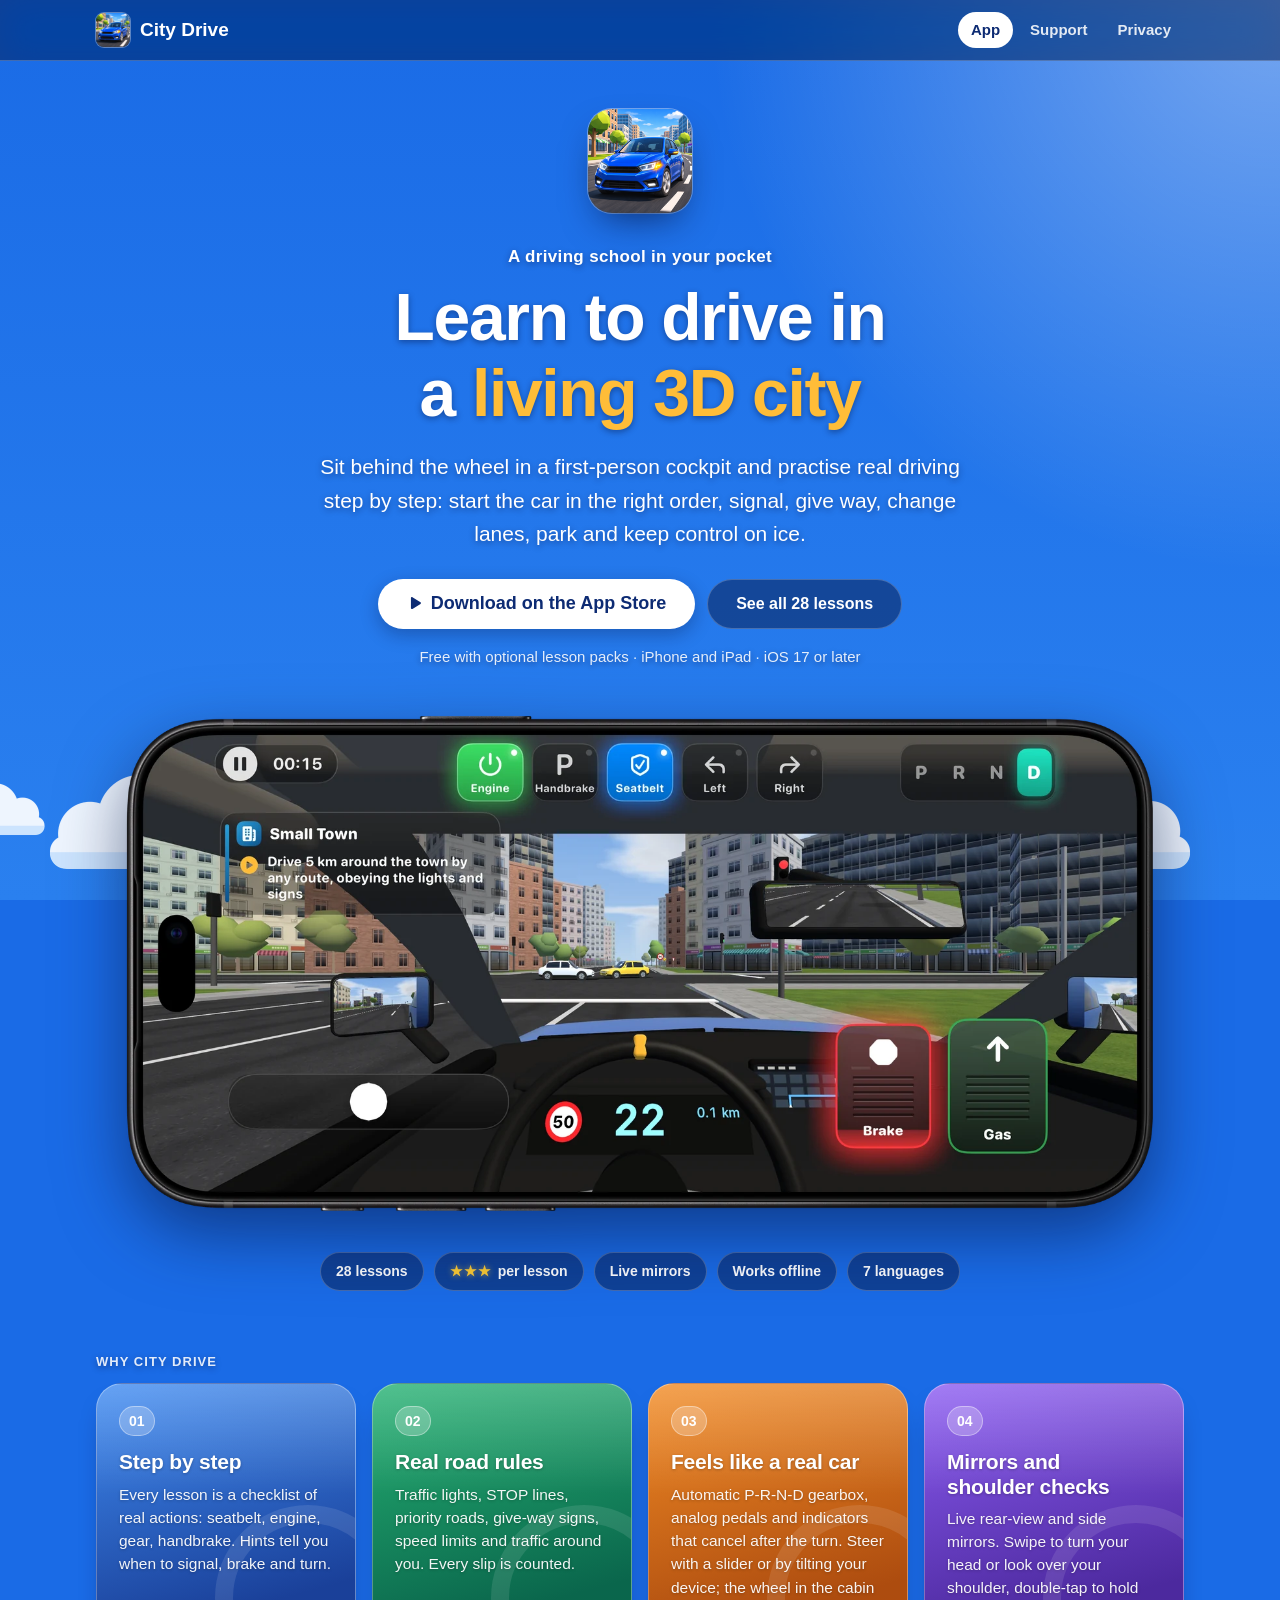
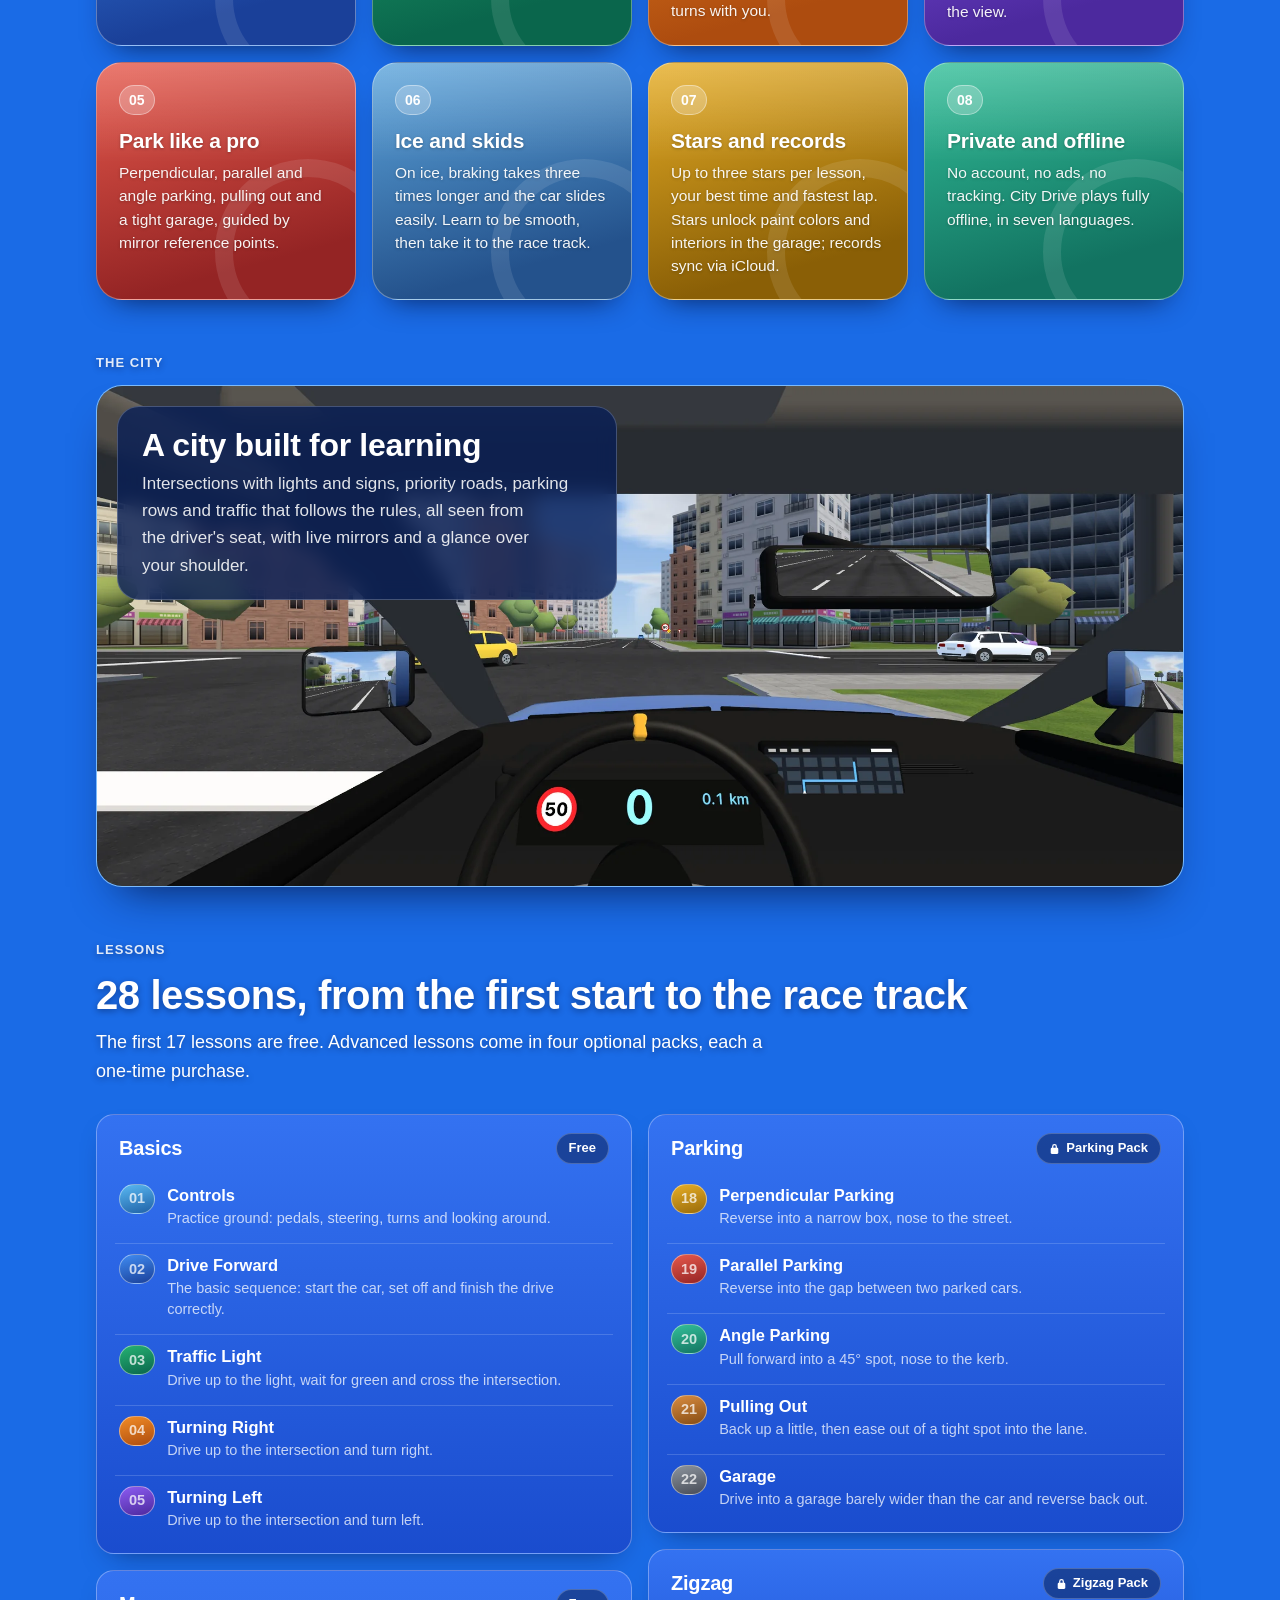
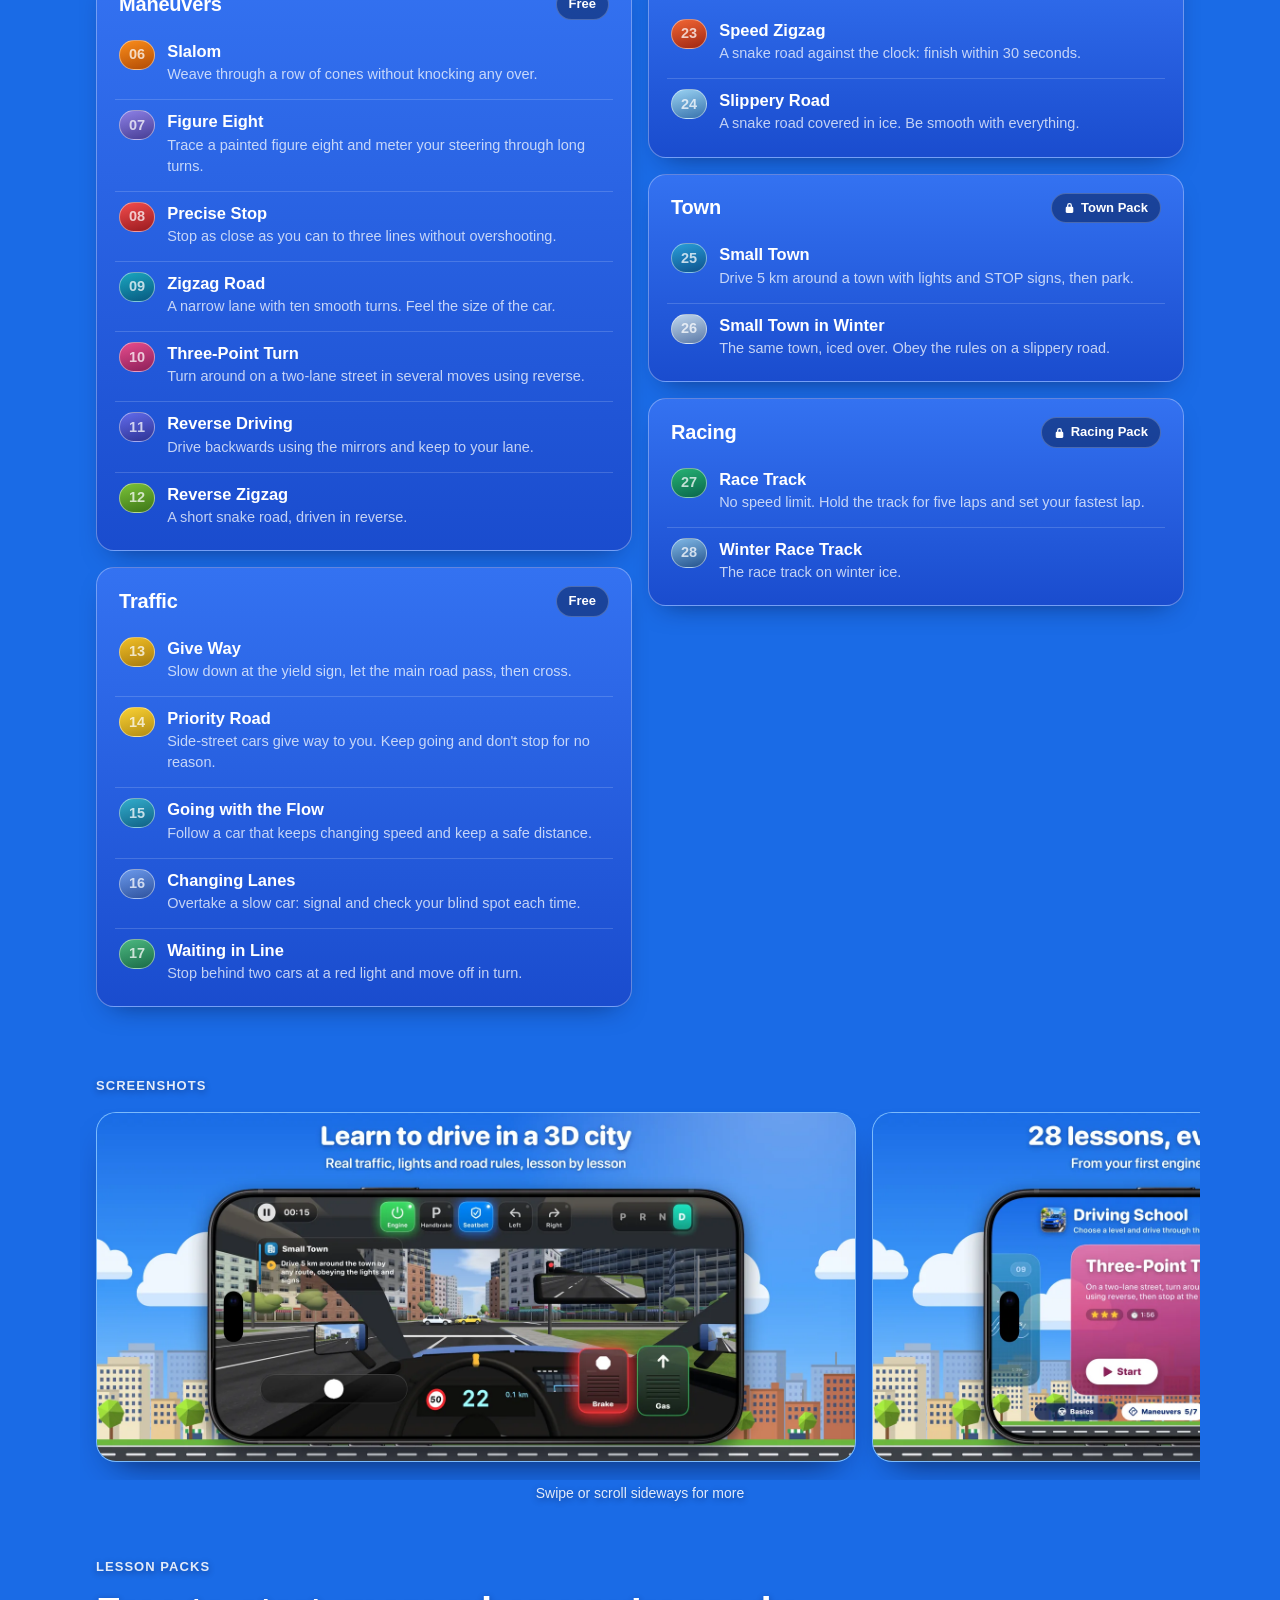
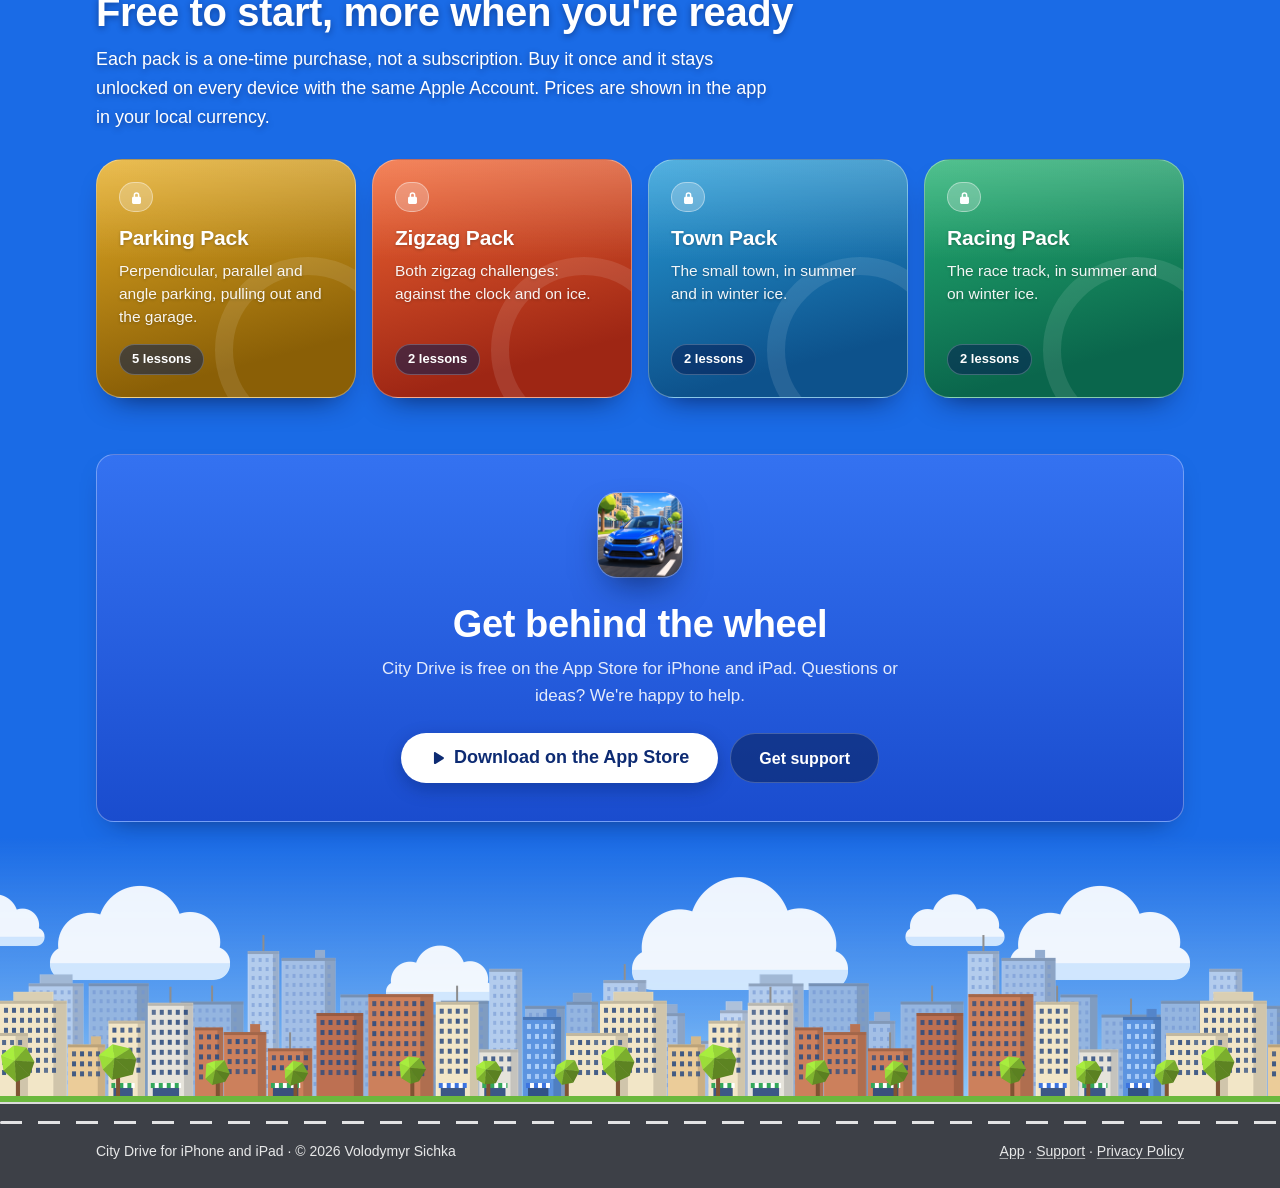
==== commit f1e1232b: "Sunny-city redesign matching the app; 2.2 screenshots, slider and tilt steering, full favicon set" ====
--- a/marketing.html
+++ b/marketing.html
@@ -5,18 +5,22 @@
     <meta name="viewport" content="width=device-width, initial-scale=1.0" />
     <title>City Drive – Learn to drive in a living 3D city</title>
     <meta name="description" content="City Drive is a driving school for iPhone and iPad: 28 step-by-step lessons in a 3D city with real road rules, live mirrors, analog pedals, parking, ice and a race track." />
-    <meta name="theme-color" content="#0a1433" />
-    <meta name="color-scheme" content="dark" />
+    <meta name="theme-color" content="#1a6be6" />
+    <meta name="color-scheme" content="light" />
     <meta name="apple-itunes-app" content="app-id=6784227072" />
     <meta property="og:type" content="website" />
     <meta property="og:title" content="City Drive – Learn to drive in a living 3D city" />
     <meta property="og:description" content="28 step-by-step driving lessons in a 3D city with real road rules. For iPhone and iPad." />
     <meta property="og:image" content="https://vybgss.github.io/city-drive-docs/assets/og.jpg" />
+    <meta property="og:image:width" content="1200" />
+    <meta property="og:image:height" content="630" />
     <meta property="og:url" content="https://vybgss.github.io/city-drive-docs/marketing.html" />
     <meta name="twitter:card" content="summary_large_image" />
     <link rel="canonical" href="https://vybgss.github.io/city-drive-docs/marketing.html" />
-    <link rel="icon" type="image/png" href="assets/favicon.png" />
+    <link rel="icon" href="favicon.ico" sizes="any" />
+    <link rel="icon" type="image/png" sizes="32x32" href="assets/favicon-32.png" />
     <link rel="apple-touch-icon" href="assets/apple-touch-icon.png" />
+    <link rel="manifest" href="site.webmanifest" />
     <link rel="stylesheet" href="assets/style.css" />
   </head>
   <body>
@@ -48,7 +52,7 @@
         </div>
         <p class="meta">Free with optional lesson packs · iPhone and iPad · iOS 17 or later</p>
         <div class="hero-shot">
-          <img src="assets/cockpit.webp" width="1600" height="755" alt="The City Drive cockpit: steering wheel, Brake and Gas pedals, Engine, Handbrake, Seatbelt and indicator switches, the P-R-N-D selector and live mirrors, driving through Small Town" />
+          <img src="assets/cockpit.webp" width="1600" height="784" alt="City Drive on iPhone: the cockpit at a red light in Small Town, with the steering slider, Brake and Gas pedals, Engine, Handbrake, Seatbelt and indicator switches, the P-R-N-D selector and live mirrors" />
         </div>
         <ul class="facts">
           <li class="chip">28 lessons</li>
@@ -74,7 +78,7 @@
         <section class="level" style="--a: #f28c26; --b: #ad4c0f">
           <span class="badge">03</span>
           <h3>Feels like a real car</h3>
-          <p>Automatic P-R-N-D gearbox, analog pedals, indicators that cancel after the turn and a wheel that recenters by itself.</p>
+          <p>Automatic P-R-N-D gearbox, analog pedals and indicators that cancel after the turn. Steer with a slider or by tilting your device; the wheel in the cabin turns with you.</p>
         </section>
         <section class="level" style="--a: #8c5cf2; --b: #4c299e">
           <span class="badge">04</span>
@@ -94,7 +98,7 @@
         <section class="level" style="--a: #e6ad26; --b: #8a5f06">
           <span class="badge">07</span>
           <h3>Stars and records</h3>
-          <p>Up to three stars per lesson, your best time and fastest lap. Records sync across your devices with iCloud.</p>
+          <p>Up to three stars per lesson, your best time and fastest lap. Stars unlock paint colors and interiors in the garage; records sync via iCloud.</p>
         </section>
         <section class="level" style="--a: #33bf99; --b: #127361">
           <span class="badge">08</span>
@@ -105,10 +109,10 @@
 
       <h2 class="section-label">The city</h2>
       <figure class="city-shot">
-        <img src="assets/city.webp" width="2000" height="857" loading="lazy" alt="A City Drive intersection from above: traffic lights, a give-way sign, stop lines, cars waiting at a red light and buildings with shops" />
+        <img src="assets/city.webp" width="2000" height="921" loading="lazy" alt="Small Town from the driver's seat: cars crossing an intersection with traffic lights, seen past the dashboard, the steering wheel and the live mirrors" />
         <figcaption>
           <h2>A city built for learning</h2>
-          <p>Intersections with lights and signs, priority roads, parking rows and traffic that follows the rules. After every run the camera lifts above your car, so you can see exactly what you touched or how straight you parked.</p>
+          <p>Intersections with lights and signs, priority roads, parking rows and traffic that follows the rules, all seen from the driver's seat, with live mirrors and a glance over your shoulder.</p>
         </figcaption>
       </figure>
 
@@ -127,7 +131,7 @@
           </ol>
         </section>
         <section class="card group">
-          <div class="group-head"><h3>Car control</h3><span class="chip">Free</span></div>
+          <div class="group-head"><h3>Maneuvers</h3><span class="chip">Free</span></div>
           <ol class="lessons" start="6">
             <li class="lesson" style="--a: #fa8c1a; --b: #b24c05"><span class="badge">06</span><b>Slalom</b><span>Weave through a row of cones without knocking any over.</span></li>
             <li class="lesson" style="--a: #8c80e6; --b: #473d94"><span class="badge">07</span><b>Figure Eight</b><span>Trace a painted figure eight and meter your steering through long turns.</span></li>
@@ -159,26 +163,37 @@
           </ol>
         </section>
         <section class="card group">
-          <div class="group-head"><h3>Challenges</h3></div>
+          <div class="group-head"><h3>Zigzag</h3><span class="chip"><svg class="icon" aria-hidden="true"><use href="#i-lock" /></svg>Zigzag Pack</span></div>
           <ol class="lessons" start="23">
-            <li class="lesson" style="--a: #f26633; --b: #9e2614"><span class="badge">23</span><b>Speed Zigzag <span class="chip"><svg class="icon" aria-hidden="true"><use href="#i-lock" /></svg>Zigzag Pack</span></b><span>A snake road against the clock: finish within 30 seconds.</span></li>
-            <li class="lesson" style="--a: #99d1f2; --b: #3873ad"><span class="badge">24</span><b>Slippery Road <span class="chip"><svg class="icon" aria-hidden="true"><use href="#i-lock" /></svg>Zigzag Pack</span></b><span>A snake road covered in ice. Be smooth with everything.</span></li>
-            <li class="lesson" style="--a: #299ed9; --b: #0d528c"><span class="badge">25</span><b>Small Town <span class="chip"><svg class="icon" aria-hidden="true"><use href="#i-lock" /></svg>Town Pack</span></b><span>Drive 5 km around a town with lights and STOP signs, then park.</span></li>
-            <li class="lesson" style="--a: #bfd6ed; --b: #5c7aa8"><span class="badge">26</span><b>Small Town in Winter <span class="chip"><svg class="icon" aria-hidden="true"><use href="#i-lock" /></svg>Town Pack</span></b><span>The same town, iced over. Obey the rules on a slippery road.</span></li>
-            <li class="lesson" style="--a: #26b273; --b: #0a664c"><span class="badge">27</span><b>Race Track <span class="chip"><svg class="icon" aria-hidden="true"><use href="#i-lock" /></svg>Racing Pack</span></b><span>No speed limit. Hold the track for five laps and set your fastest lap.</span></li>
-            <li class="lesson" style="--a: #80b8e6; --b: #24528c"><span class="badge">28</span><b>Winter Race Track <span class="chip"><svg class="icon" aria-hidden="true"><use href="#i-lock" /></svg>Racing Pack</span></b><span>The race track on winter ice.</span></li>
+            <li class="lesson" style="--a: #f26633; --b: #9e2614"><span class="badge">23</span><b>Speed Zigzag</b><span>A snake road against the clock: finish within 30 seconds.</span></li>
+            <li class="lesson" style="--a: #99d1f2; --b: #3873ad"><span class="badge">24</span><b>Slippery Road</b><span>A snake road covered in ice. Be smooth with everything.</span></li>
+          </ol>
+        </section>
+        <section class="card group">
+          <div class="group-head"><h3>Town</h3><span class="chip"><svg class="icon" aria-hidden="true"><use href="#i-lock" /></svg>Town Pack</span></div>
+          <ol class="lessons" start="25">
+            <li class="lesson" style="--a: #299ed9; --b: #0d528c"><span class="badge">25</span><b>Small Town</b><span>Drive 5 km around a town with lights and STOP signs, then park.</span></li>
+            <li class="lesson" style="--a: #bfd6ed; --b: #5c7aa8"><span class="badge">26</span><b>Small Town in Winter</b><span>The same town, iced over. Obey the rules on a slippery road.</span></li>
+          </ol>
+        </section>
+        <section class="card group">
+          <div class="group-head"><h3>Racing</h3><span class="chip"><svg class="icon" aria-hidden="true"><use href="#i-lock" /></svg>Racing Pack</span></div>
+          <ol class="lessons" start="27">
+            <li class="lesson" style="--a: #26b273; --b: #0a664c"><span class="badge">27</span><b>Race Track</b><span>No speed limit. Hold the track for five laps and set your fastest lap.</span></li>
+            <li class="lesson" style="--a: #80b8e6; --b: #24528c"><span class="badge">28</span><b>Winter Race Track</b><span>The race track on winter ice.</span></li>
           </ol>
         </section>
       </div>
 
       <h2 class="section-label">Screenshots</h2>
       <div class="screens" tabindex="0" aria-label="Screenshots, scroll sideways">
-        <img src="assets/screens/screen-1.webp" width="1600" height="736" alt="28 lessons, every maneuver planned: the Driving School menu" />
-        <img src="assets/screens/screen-2.webp" width="1600" height="736" loading="lazy" alt="Step-by-step guidance before a right turn" />
-        <img src="assets/screens/screen-3.webp" width="1600" height="736" loading="lazy" alt="Live mirrors and a real lane change" />
-        <img src="assets/screens/screen-4.webp" width="1600" height="736" loading="lazy" alt="Park like a pro: a three-star parallel parking result" />
-        <img src="assets/screens/screen-5.webp" width="1600" height="736" loading="lazy" alt="Ice, snow and skids in Small Town in Winter" />
-        <img src="assets/screens/screen-6.webp" width="1600" height="736" loading="lazy" alt="Race the clock: five laps on the race track" />
+        <img src="assets/screens/screen-1.webp" width="1600" height="736" alt="Learn to drive in a 3D city: the cockpit at a red light in Small Town" />
+        <img src="assets/screens/screen-2.webp" width="1600" height="736" loading="lazy" alt="28 lessons, every move mapped out: the Driving School menu with the Three-Point Turn card" />
+        <img src="assets/screens/screen-3.webp" width="1600" height="736" loading="lazy" alt="An instructor at your side: step-by-step guidance before a right turn" />
+        <img src="assets/screens/screen-4.webp" width="1600" height="736" loading="lazy" alt="Real mirrors, real traffic: moving back into the right lane after overtaking" />
+        <img src="assets/screens/screen-5.webp" width="1600" height="736" loading="lazy" alt="Drive on ice and snow: Small Town in Winter" />
+        <img src="assets/screens/screen-6.webp" width="1600" height="736" loading="lazy" alt="Tilt the phone to steer: the race track, with the wheel in the cabin turned" />
+        <img src="assets/screens/screen-7.webp" width="1600" height="736" loading="lazy" alt="Make the car yours: paint colors and interiors in the garage" />
       </div>
       <p class="swipe-hint">Swipe or scroll sideways for more</p>
 
@@ -224,7 +239,7 @@
     </main>
 
     <footer class="site-footer">
-      <div class="city" aria-hidden="true"><div class="skyline far"></div><div class="skyline near"></div><div class="road"></div></div>
+      <div class="city" aria-hidden="true"><div class="clouds"></div><div class="skyline far"></div><div class="skyline near"></div><div class="grass"></div><div class="road"></div></div>
       <div class="footer-bar">
         <div class="wrap wrap-wide">
           <span>City Drive for iPhone and iPad · © 2026 Volodymyr Sichka</span>
--- a/assets/style.css
+++ b/assets/style.css
@@ -1,58 +1,65 @@
-/* City Drive docs. Colors, type and shapes mirror the app (city-drive/UI/Style.swift,
-   Menu/MenuBackgroundView.swift, Menu/LevelCardCell.swift, Menu/SettingsUIKit.swift):
-   evening-city sky, teal and amber glows, glass settings cards, level-card gradients,
-   white capsule "Start" buttons and the procedurally drawn skyline with a running road. */
+/* City Drive docs. Colors, type and shapes mirror the app's sunny-city style
+   (city-drive/UI/Style.swift `Palette`, Menu/MenuBackgroundView.swift, Menu/SettingsUIKit.swift,
+   Menu/LevelCardCell.swift): a deep blue sky with the sun glow in the corner, cobalt cards with
+   a light rim, white "Start" capsules with ink text, navy glass chips, and the menu's own
+   cloud and skyline tiles (exported from the app) over grass and a road with a running dash. */
 :root {
-  --sky-top: #0a1433;
-  --sky-mid: #143066;
-  --sky-horizon: #2e5e9e;
-  --sky-bottom: #080d1c;
-  --teal: #29dbb3;
+  --sky-top: #1a6be6;
+  --sky-deep: #2a80ef;
+  --sky-mid: #3d99fa;
+  --sky-horizon: #a3d9fc;
+  --ink: #0d2b73;
+  --leaf: #99d938;
   --amber: #ffbd38;
   --star: #ffcc33;
-  --blue: #4d8cf2;
+  --grass: #6bb83d;
+  --kerb: #dbdbdb;
+  --asphalt: #3d4047;
   --text: #ffffff;
-  --text-2: rgba(255, 255, 255, 0.78);
-  --text-3: rgba(255, 255, 255, 0.55);
-  --card: rgba(255, 255, 255, 0.06);
-  --card-border: rgba(255, 255, 255, 0.1);
-  --glass: rgba(255, 255, 255, 0.16);
-  --glass-border: rgba(255, 255, 255, 0.35);
+  --text-2: rgba(255, 255, 255, 0.88);
+  --text-3: rgba(255, 255, 255, 0.74);
+  --glass: rgba(8, 31, 87, 0.55);
+  --glass-strong: rgba(8, 31, 87, 0.8);
+  --rim: rgba(255, 255, 255, 0.22);
+  --panel-top: rgba(54, 115, 242, 0.92);
+  --panel-bottom: rgba(26, 74, 204, 0.92);
+  --panel-rim: rgba(255, 255, 255, 0.32);
+  --sky-shadow: 0 2px 6px rgba(5, 20, 64, 0.45);
   --radius: 18px;
-  --radius-lg: 28px;
+  --radius-lg: 26px;
   --rounded: ui-rounded, "SF Pro Rounded", -apple-system, BlinkMacSystemFont, "Helvetica Neue", Arial, sans-serif;
-  color-scheme: dark;
+  color-scheme: light;
 }
 
 * { box-sizing: border-box; }
 
-html { -webkit-text-size-adjust: 100%; scroll-behavior: smooth; scroll-padding-top: 76px; }
+html { -webkit-text-size-adjust: 100%; scroll-behavior: smooth; scroll-padding-top: 76px; overflow-x: clip; }
 
 body {
   margin: 0;
   min-height: 100vh;
   display: flex;
   flex-direction: column;
+  overflow-x: clip;
   font-family: -apple-system, BlinkMacSystemFont, "SF Pro Text", "Helvetica Neue", Arial, sans-serif;
   font-size: 17px;
   line-height: 1.6;
   color: var(--text);
-  background-color: var(--sky-bottom);
+  background-color: var(--sky-top);
   -webkit-font-smoothing: antialiased;
 }
 
-/* The menu sky: gradient to the horizon, faint city-map grid, teal and amber glows.
-   A fixed layer instead of background-attachment, which iOS Safari ignores. */
+/* The menu sky with the sun glow in the top-right corner. Kept deep enough for white text;
+   the light horizon appears only behind the skyline in the footer. A fixed layer instead of
+   background-attachment, which iOS Safari ignores. */
 body::before {
   content: "";
   position: fixed;
   inset: 0;
   z-index: -1;
   background:
-    radial-gradient(circle 46vmax at 96% 92%, rgba(255, 189, 56, 0.2), rgba(255, 189, 56, 0) 100%),
-    radial-gradient(circle 46vmax at 4% -4%, rgba(41, 219, 179, 0.22), rgba(41, 219, 179, 0) 100%),
-    url("map.svg") 0 0 / 240px 240px repeat,
-    linear-gradient(180deg, var(--sky-top) 0%, var(--sky-mid) 55%, var(--sky-horizon) 100%);
+    radial-gradient(circle 62vmax at 100% 0%, rgba(255, 255, 255, 0.4), rgba(255, 255, 255, 0) 72%),
+    linear-gradient(180deg, var(--sky-top) 0%, var(--sky-deep) 100%);
 }
 
 h1, h2, h3, .brand, .button, .section-label, summary, .badge, .chip {
@@ -62,8 +69,8 @@
 h1, h2, h3 { line-height: 1.15; letter-spacing: -0.01em; margin: 0; text-wrap: balance; }
 p { text-wrap: pretty; }
 
-a { color: var(--teal); text-decoration: none; }
-a:hover { text-decoration: underline; }
+a { color: #fff; text-decoration: underline; text-decoration-color: rgba(255, 255, 255, 0.5); text-underline-offset: 2px; }
+a:hover { text-decoration-color: #fff; }
 
 strong { font-weight: 650; color: var(--text); }
 
@@ -72,36 +79,36 @@
 
 .icon { width: 1em; height: 1em; fill: currentColor; flex: none; }
 
-/* Header */
+/* Header: navy glass bar over the sky, like the chips in the menu header */
 .site-header {
   position: sticky;
   top: 0;
   z-index: 10;
-  background: rgba(8, 13, 28, 0.62);
-  backdrop-filter: saturate(160%) blur(18px);
-  -webkit-backdrop-filter: saturate(160%) blur(18px);
-  border-bottom: 1px solid var(--card-border);
+  background: var(--glass);
+  backdrop-filter: saturate(150%) blur(18px);
+  -webkit-backdrop-filter: saturate(150%) blur(18px);
+  border-bottom: 1px solid var(--rim);
 }
 .site-header .wrap { display: flex; align-items: center; justify-content: space-between; gap: 12px; height: 60px; }
-.brand { display: flex; align-items: center; gap: 10px; font-size: 19px; font-weight: 800; color: var(--text); white-space: nowrap; }
-.brand:hover { text-decoration: none; }
-.brand img { width: 34px; height: 34px; border-radius: 8px; }
+.brand { display: flex; align-items: center; gap: 10px; font-size: 19px; font-weight: 800; color: var(--text); white-space: nowrap; text-decoration: none; }
+.brand img { width: 34px; height: 34px; border-radius: 8px; box-shadow: 0 0 0 1px rgba(255, 255, 255, 0.35); }
 .nav { display: flex; gap: 4px; }
 .nav a {
   font-family: var(--rounded);
   font-size: 15px;
   font-weight: 700;
   color: var(--text-2);
-  padding: 6px 12px;
+  padding: 6px 13px;
   border-radius: 999px;
-  border: 1px solid transparent;
-}
-.nav a:hover { color: var(--text); background: rgba(255, 255, 255, 0.08); text-decoration: none; }
-.nav a[aria-current="page"] { color: var(--text); background: var(--glass); border-color: var(--glass-border); }
-
-main { flex: 1; padding-bottom: 72px; }
-
-/* Buttons: the white Start capsule and the glass capsule from the level cards */
+  text-decoration: none;
+}
+.nav a:hover { color: var(--text); background: rgba(255, 255, 255, 0.14); }
+/* the selected tab under the menu carousel: a white capsule with ink text */
+.nav a[aria-current="page"] { color: var(--ink); background: #fff; }
+
+main { flex: 1; padding-bottom: 56px; }
+
+/* Buttons: the white Start capsule and the navy glass capsule */
 .button {
   display: inline-flex;
   align-items: center;
@@ -111,74 +118,81 @@
   border-radius: 999px;
   border: 1px solid transparent;
   background: #fff;
-  color: #1a4099;
+  color: var(--ink);
   font-size: 18px;
   font-weight: 800;
   line-height: 1.2;
-  box-shadow: 0 4px 16px rgba(0, 0, 0, 0.25);
+  text-decoration: none;
+  box-shadow: 0 6px 18px rgba(5, 20, 64, 0.3);
   transition: transform 0.15s ease, box-shadow 0.15s ease;
 }
-.button:hover { text-decoration: none; transform: translateY(-1px); box-shadow: 0 8px 22px rgba(0, 0, 0, 0.3); }
+.button:hover { transform: translateY(-1px); box-shadow: 0 10px 24px rgba(5, 20, 64, 0.35); }
 .button .icon { width: 15px; height: 15px; }
-.button.glass { background: var(--glass); border-color: var(--glass-border); color: #fff; box-shadow: none; font-size: 16px; }
-.button.glass:hover { background: rgba(255, 255, 255, 0.22); }
+.button.glass { background: var(--glass); border-color: var(--rim); color: #fff; box-shadow: none; font-size: 16px; }
+.button.glass:hover { background: var(--glass-strong); }
+
+/* Headings straight on the sky carry the app's soft navy text shadow */
+.section-label, .section-title, .section-intro, .page-title, .hero h1, .hero .lead, .eyebrow, .meta, .swipe-hint {
+  text-shadow: var(--sky-shadow);
+}
 
 /* Section labels like the settings screen ("GRAPHICS", "SOUND") */
 .section-label {
-  margin: 56px 0 16px;
+  margin: 56px 0 14px;
   font-size: 13px;
-  font-weight: 700;
+  font-weight: 800;
   letter-spacing: 0.08em;
   text-transform: uppercase;
-  color: var(--text-3);
+  color: var(--text-2);
 }
 .section-title { font-size: clamp(28px, 4.4vw, 40px); font-weight: 800; margin: 0 0 10px; }
-.section-intro { color: var(--text-2); margin: 0 0 28px; max-width: 680px; }
-
-/* Glass cards, as on the settings screen */
+.section-intro { color: var(--text); margin: 0 0 28px; max-width: 680px; font-size: 18px; }
+
+/* Cobalt cards, as on the settings and garage screens */
 .card {
-  background: var(--card);
-  border: 1px solid var(--card-border);
+  background: linear-gradient(180deg, var(--panel-top), var(--panel-bottom));
+  border: 1px solid var(--panel-rim);
   border-radius: var(--radius);
+  box-shadow: 0 12px 28px -16px rgba(5, 20, 64, 0.7);
   padding: 22px 24px;
   margin: 0 0 14px;
 }
-.card h2 { font-size: 21px; font-weight: 700; margin: 0 0 8px; }
+.card h2 { font-size: 21px; font-weight: 800; margin: 0 0 8px; }
 .card p { margin: 0 0 10px; color: var(--text-2); }
 .card p:last-child { margin-bottom: 0; }
 .card ul { margin: 6px 0 0; padding-left: 20px; color: var(--text-2); }
 .card li { margin: 4px 0; }
-.card li::marker { color: var(--teal); }
+.card li::marker { color: var(--leaf); }
 
 /* Doc page title */
 .page-title { padding: 52px 0 28px; }
 .page-title h1 { font-size: clamp(34px, 6vw, 48px); font-weight: 800; margin-bottom: 12px; }
-.page-title p { font-size: 19px; color: var(--text-2); margin: 0; max-width: 640px; }
+.page-title p { font-size: 19px; color: var(--text); margin: 0; max-width: 640px; }
 .updated {
   display: inline-block;
   margin-top: 16px;
-  padding: 4px 12px;
+  padding: 4px 13px;
   border-radius: 999px;
-  background: rgba(0, 0, 0, 0.25);
+  background: var(--glass);
+  border: 1px solid var(--rim);
   color: var(--text-2);
   font-size: 14px;
-}
-
-/* Contact card: gradient of the first level card */
+  text-shadow: none;
+}
+
+/* Contact card: the gradient of the first lesson card */
 .contact {
   display: flex;
   align-items: center;
   justify-content: space-between;
   gap: 18px;
   flex-wrap: wrap;
-  background: linear-gradient(160deg, #408cf2, #1a4099 75%);
-  border-color: rgba(255, 255, 255, 0.28);
+  background: linear-gradient(165deg, #59b8f2, #1f61a6 80%);
   border-radius: var(--radius-lg);
-  box-shadow: 0 14px 34px -14px rgba(64, 140, 242, 0.8);
+  box-shadow: 0 16px 34px -16px rgba(5, 20, 64, 0.8);
 }
 .contact h2 { font-size: 24px; font-weight: 800; }
-.contact p { color: rgba(255, 255, 255, 0.88); }
-.contact .button { color: #1a4099; }
+.contact p { color: var(--text); }
 
 /* FAQ */
 details.card { padding: 0; }
@@ -199,35 +213,36 @@
   width: 9px;
   height: 9px;
   margin-top: -7px;
-  border-right: 2.5px solid var(--teal);
-  border-bottom: 2.5px solid var(--teal);
+  border-right: 2.5px solid #fff;
+  border-bottom: 2.5px solid #fff;
   transform: rotate(45deg);
   transition: transform 0.2s ease, margin-top 0.2s ease;
 }
 details[open] summary::after { transform: rotate(-135deg); margin-top: -2px; }
-summary:hover { color: #fff; }
-summary:focus-visible { outline: 2px solid var(--teal); outline-offset: -2px; border-radius: var(--radius); }
+summary:focus-visible { outline: 2px solid #fff; outline-offset: -3px; border-radius: var(--radius); }
 .answer { padding: 0 22px 18px; }
 .answer p { margin: 0 0 10px; }
 .answer ul { margin: 0 0 10px; }
 .answer > :last-child { margin-bottom: 0; }
 
-/* Level-card style tiles: theme gradient, light rim, colored glow, number badge */
+/* Lesson-card tiles: theme gradient with a gloss on top, light rim, number badge */
 .level {
   --a: #408cf2;
   --b: #1a4099;
   position: relative;
   overflow: hidden;
   border-radius: var(--radius-lg);
-  border: 1px solid rgba(255, 255, 255, 0.28);
-  background: linear-gradient(165deg, var(--a), var(--b) 78%);
-  box-shadow: 0 14px 30px -16px var(--a);
+  border: 1px solid rgba(255, 255, 255, 0.32);
+  background:
+    linear-gradient(180deg, rgba(255, 255, 255, 0.2), rgba(255, 255, 255, 0) 42%),
+    linear-gradient(165deg, var(--a), var(--b) 80%);
+  box-shadow: 0 16px 30px -18px rgba(5, 20, 64, 0.9);
   padding: 22px;
   color: #fff;
-  text-shadow: 0 1px 3px rgba(0, 0, 0, 0.28);
+  text-shadow: 0 1px 3px rgba(0, 0, 0, 0.25);
 }
 .level::after {
-  /* the card's soft decor ring, like the medallion in the result panel */
+  /* the soft decor ring of the card art */
   content: "";
   position: absolute;
   right: -46px;
@@ -235,11 +250,11 @@
   width: 150px;
   height: 150px;
   border-radius: 50%;
-  border: 18px solid rgba(255, 255, 255, 0.08);
+  border: 18px solid rgba(255, 255, 255, 0.1);
   pointer-events: none;
 }
 .level h3 { font-size: 21px; font-weight: 800; margin: 14px 0 8px; }
-.level p { margin: 0; color: rgba(255, 255, 255, 0.92); font-size: 15.5px; line-height: 1.5; }
+.level p { margin: 0; color: rgba(255, 255, 255, 0.94); font-size: 15.5px; line-height: 1.5; }
 .badge {
   display: inline-grid;
   place-items: center;
@@ -247,8 +262,8 @@
   height: 30px;
   padding: 0 9px;
   border-radius: 999px;
-  background: rgba(255, 255, 255, 0.2);
-  border: 1px solid rgba(255, 255, 255, 0.35);
+  background: rgba(255, 255, 255, 0.24);
+  border: 1px solid rgba(255, 255, 255, 0.4);
   font-size: 14px;
   font-weight: 800;
   font-variant-numeric: tabular-nums;
@@ -261,15 +276,16 @@
   gap: 6px;
   padding: 4px 12px;
   border-radius: 999px;
-  background: rgba(0, 0, 0, 0.25);
+  background: var(--glass);
+  border: 1px solid var(--rim);
   font-size: 13px;
-  font-weight: 600;
-  color: rgba(255, 255, 255, 0.88);
+  font-weight: 700;
+  color: var(--text);
   text-shadow: none;
   white-space: nowrap;
 }
 .chip .icon { width: 11px; height: 11px; }
-.stars { color: var(--star); letter-spacing: 1px; text-shadow: 0 0 6px rgba(255, 204, 51, 0.7); }
+.stars { color: var(--star); letter-spacing: 1px; text-shadow: 0 0 6px rgba(255, 204, 51, 0.6); }
 
 /* Marketing: hero */
 .hero { text-align: center; padding: 48px 0 8px; }
@@ -277,70 +293,74 @@
   width: 104px;
   height: 104px;
   border-radius: 24px;
-  box-shadow: 0 16px 40px -10px rgba(41, 219, 179, 0.45), 0 0 0 1px rgba(255, 255, 255, 0.12);
-}
-.eyebrow { margin: 22px 0 10px; font-family: var(--rounded); font-weight: 700; color: var(--teal); letter-spacing: 0.02em; }
+  box-shadow: 0 16px 36px -12px rgba(5, 20, 64, 0.7), 0 0 0 1px rgba(255, 255, 255, 0.4);
+}
+.eyebrow { margin: 22px 0 10px; font-family: var(--rounded); font-weight: 800; color: var(--text); letter-spacing: 0.02em; }
 .hero h1 { font-size: clamp(38px, 7vw, 66px); font-weight: 800; letter-spacing: -0.02em; margin: 0 auto 18px; max-width: 900px; }
 .hero h1 .accent { color: var(--amber); }
-.lead { font-size: clamp(18px, 2.2vw, 21px); color: var(--text-2); max-width: 680px; margin: 0 auto 28px; }
+.lead { font-size: clamp(18px, 2.2vw, 21px); color: var(--text); max-width: 680px; margin: 0 auto 28px; }
 .actions { display: flex; flex-wrap: wrap; gap: 12px; justify-content: center; }
-.meta { margin: 16px 0 0; font-size: 15px; color: var(--text-3); }
-.hero-shot { position: relative; margin: 44px auto 0; max-width: 1040px; }
+.meta { margin: 16px 0 0; font-size: 15px; color: var(--text-2); }
+/* The device floats over the menu clouds, as on the App Store screenshots */
+.hero-shot { position: relative; margin: 40px auto 0; max-width: 1040px; }
 .hero-shot::before {
   content: "";
   position: absolute;
-  inset: 12% 6% -4%;
-  background: radial-gradient(closest-side, rgba(41, 219, 179, 0.35), rgba(41, 219, 179, 0));
-  filter: blur(30px);
+  left: 50%;
+  width: 100vw;
+  top: 6%;
+  height: 160px;
+  transform: translateX(-50%);
+  background: url("clouds.png") 0 0 / 960px 160px repeat-x;
+  opacity: 0.92;
+  animation: drift-clouds 260s linear infinite;
   z-index: -1;
 }
-.hero-shot img { display: block; width: 100%; height: auto; filter: drop-shadow(0 26px 40px rgba(0, 0, 0, 0.5)); }
+.hero-shot img { display: block; width: 100%; height: auto; filter: drop-shadow(0 26px 34px rgba(5, 20, 64, 0.55)); }
 .facts { display: flex; flex-wrap: wrap; justify-content: center; gap: 10px; margin: 34px 0 0; padding: 0; list-style: none; }
-.facts .chip { font-size: 14px; padding: 7px 15px; background: rgba(0, 0, 0, 0.28); border: 1px solid var(--card-border); }
+.facts .chip { font-size: 14px; padding: 7px 15px; }
 
 /* Marketing: features */
 .features { display: grid; grid-template-columns: repeat(4, 1fr); gap: 16px; }
 
-/* Marketing: real-city band */
+/* Marketing: the city from the driver's seat */
 .city-shot {
   position: relative;
   margin: 0;
   border-radius: var(--radius-lg);
   overflow: hidden;
-  border: 1px solid rgba(255, 255, 255, 0.18);
-  box-shadow: 0 24px 50px -24px rgba(0, 0, 0, 0.8);
+  border: 1px solid var(--panel-rim);
+  box-shadow: 0 24px 46px -24px rgba(5, 20, 64, 0.9);
   background: var(--sky-mid);
 }
-.city-shot img { display: block; width: 100%; height: auto; aspect-ratio: 2000 / 857; object-fit: cover; }
+.city-shot img { display: block; width: 100%; height: auto; aspect-ratio: 2000 / 921; object-fit: cover; }
 .city-shot figcaption {
-  /* a dark glass panel, like the result panel over the top-down view */
+  /* navy glass, like the panels over the 3D scene */
   position: absolute;
   left: 20px;
-  bottom: 20px;
-  max-width: 540px;
+  top: 20px;
+  max-width: 500px;
   padding: 20px 24px;
   border-radius: 22px;
-  background: linear-gradient(180deg, rgba(41, 41, 41, 0.78), rgba(5, 5, 5, 0.72));
-  border: 1px solid rgba(255, 255, 255, 0.16);
+  background: var(--glass-strong);
+  border: 1px solid var(--rim);
   backdrop-filter: blur(10px);
   -webkit-backdrop-filter: blur(10px);
 }
-.city-shot h2 { font-size: clamp(24px, 3.4vw, 34px); font-weight: 800; margin-bottom: 6px; }
-.city-shot p { margin: 0; color: var(--text-2); max-width: 640px; }
+.city-shot h2 { font-size: clamp(24px, 3.2vw, 32px); font-weight: 800; margin-bottom: 6px; }
+.city-shot p { margin: 0; color: var(--text-2); }
 
 /* Marketing: lessons */
 .groups { columns: 2; column-gap: 16px; }
 .group { break-inside: avoid; margin: 0 0 16px; padding: 18px 18px 8px; display: inline-block; width: 100%; }
 .group-head { display: flex; align-items: center; justify-content: space-between; gap: 10px; margin: 0 4px 10px; }
 .group-head h3 { font-size: 20px; font-weight: 800; }
-.group-head .chip { background: rgba(255, 255, 255, 0.08); }
 .lessons { list-style: none; margin: 0; padding: 0; }
-.lesson { display: grid; grid-template-columns: auto 1fr; gap: 2px 12px; padding: 10px 4px; border-top: 1px solid rgba(255, 255, 255, 0.07); }
+.lesson { display: grid; grid-template-columns: auto 1fr; gap: 2px 12px; padding: 10px 4px; border-top: 1px solid rgba(255, 255, 255, 0.16); }
 .lesson:first-child { border-top: 0; }
-.lesson .badge { grid-row: span 2; align-self: start; background: linear-gradient(165deg, var(--a), var(--b)); border-color: rgba(255, 255, 255, 0.3); }
-.lesson b { font-family: var(--rounded); font-weight: 700; font-size: 16.5px; line-height: 1.35; display: flex; align-items: center; gap: 8px; flex-wrap: wrap; }
+.lesson .badge { grid-row: span 2; align-self: start; background: linear-gradient(165deg, var(--a), var(--b)); border-color: rgba(255, 255, 255, 0.45); }
+.lesson b { font-family: var(--rounded); font-weight: 700; font-size: 16.5px; line-height: 1.35; }
 .lesson span { font-size: 14.5px; line-height: 1.45; color: var(--text-3); }
-.lesson .chip { font-size: 11.5px; padding: 2px 9px; background: rgba(255, 189, 56, 0.16); color: var(--amber); }
 
 /* Marketing: packs */
 .packs { display: grid; grid-template-columns: repeat(4, 1fr); gap: 16px; }
@@ -348,9 +368,8 @@
 .pack .badge .icon { width: 13px; height: 13px; }
 .pack .chip { margin-top: auto; }
 .pack p { margin-bottom: 16px; }
-.note { margin: 18px 0 0; font-size: 15px; color: var(--text-3); text-align: center; }
-
-/* Marketing: screenshots, a swipeable row like the level carousel */
+
+/* Marketing: screenshots, a swipeable row like the lesson carousel */
 .screens {
   display: grid;
   grid-auto-flow: column;
@@ -361,7 +380,7 @@
   padding: 4px 16px 18px;
   margin: 0 -16px;
   scrollbar-width: thin;
-  scrollbar-color: rgba(255, 255, 255, 0.25) transparent;
+  scrollbar-color: rgba(255, 255, 255, 0.5) transparent;
 }
 .screens img {
   display: block;
@@ -369,12 +388,12 @@
   height: auto;
   aspect-ratio: 1600 / 736;
   border-radius: 20px;
-  border: 1px solid rgba(255, 255, 255, 0.14);
+  border: 1px solid var(--panel-rim);
   scroll-snap-align: center;
-  box-shadow: 0 18px 36px -20px rgba(0, 0, 0, 0.8);
+  box-shadow: 0 18px 34px -20px rgba(5, 20, 64, 0.9);
   background: var(--sky-mid);
 }
-.swipe-hint { margin: 2px 0 0; text-align: center; font-size: 14px; color: var(--text-3); }
+.swipe-hint { margin: 2px 0 0; text-align: center; font-size: 14px; color: var(--text-2); }
 
 /* Marketing: final call to action */
 .cta { text-align: center; padding: 38px 24px; margin-top: 56px; }
@@ -382,33 +401,43 @@
 .cta h2 { font-size: clamp(28px, 4vw, 38px); font-weight: 800; margin: 18px 0 8px; }
 .cta p { max-width: 560px; margin: 0 auto 24px; }
 
-/* Footer: the menu skyline drifting over a road with a running dashed line */
-.site-footer { margin-top: auto; color: var(--text-3); font-size: 14px; }
-.city { position: relative; height: 188px; overflow: hidden; }
-.skyline { position: absolute; left: 0; right: 0; bottom: 22px; background-repeat: repeat-x; background-position: 0 100%; }
-.skyline.far { height: 170px; background-image: url("skyline-far.svg"); background-size: 720px 170px; animation: drift-far 90s linear infinite; }
-.skyline.near { height: 120px; background-image: url("skyline-near.svg"); background-size: 600px 120px; animation: drift-near 48s linear infinite; }
-.road { position: absolute; left: 0; right: 0; bottom: 0; height: 22px; background: var(--sky-bottom); border-top: 1px solid rgba(255, 255, 255, 0.1); }
+/* Footer: the menu city — clouds, two skyline layers drifting at different speeds,
+   grass, a kerb and the road with a running dash */
+.site-footer { margin-top: auto; color: var(--text-2); font-size: 14px; }
+.city {
+  position: relative;
+  height: 300px;
+  overflow: hidden;
+  background: linear-gradient(180deg, rgba(163, 217, 252, 0) 0%, rgba(163, 217, 252, 0.55) 62%, var(--sky-horizon) 100%);
+}
+.clouds { position: absolute; left: 0; right: 0; top: 14px; height: 160px; background: url("clouds.png") 0 0 / 960px 160px repeat-x; opacity: 0.92; animation: drift-clouds 260s linear infinite; }
+.skyline { position: absolute; left: 0; right: 0; background-repeat: repeat-x; background-position: 0 100%; }
+.skyline.far { bottom: 40px; height: 170px; background-image: url("skyline-far.png"); background-size: 720px 170px; animation: drift-far 90s linear infinite; }
+.skyline.near { bottom: 40px; height: 120px; background-image: url("skyline-near.png"); background-size: 600px 120px; animation: drift-near 48s linear infinite; }
+.grass { position: absolute; left: 0; right: 0; bottom: 34px; height: 6px; background: var(--grass); }
+.road { position: absolute; left: 0; right: 0; bottom: 0; height: 34px; background: var(--asphalt); border-top: 2px solid var(--kerb); }
 .road::after {
   content: "";
   position: absolute;
   left: 0;
   right: 0;
-  top: 11px;
-  height: 2.5px;
-  background: repeating-linear-gradient(90deg, rgba(255, 255, 255, 0.28) 0 22px, transparent 22px 38px);
+  top: 17px;
+  height: 3px;
+  border-radius: 2px;
+  background: repeating-linear-gradient(90deg, rgba(255, 255, 255, 0.85) 0 22px, transparent 22px 38px);
   animation: dash 0.9s linear infinite;
 }
+@keyframes drift-clouds { to { background-position: -960px 0; } }
 @keyframes drift-far { to { background-position: -720px 100%; } }
 @keyframes drift-near { to { background-position: -600px 100%; } }
 @keyframes dash { to { background-position: -38px 0; } }
-.footer-bar { background: var(--sky-bottom); padding: 6px 0 26px; }
+.footer-bar { background: var(--asphalt); padding: 4px 0 26px; }
 .footer-bar .wrap { display: flex; flex-wrap: wrap; gap: 8px 20px; justify-content: space-between; }
 .footer-bar a { color: var(--text-2); }
 
 @media (prefers-reduced-motion: reduce) {
   html { scroll-behavior: auto; }
-  .skyline, .road::after { animation: none; }
+  .clouds, .skyline, .road::after, .hero-shot::before { animation: none; }
   .button { transition: none; }
 }
 
@@ -420,7 +449,7 @@
 @media (max-width: 760px) {
   .groups { columns: 1; }
   .city-shot img { aspect-ratio: 4 / 3; }
-  .city-shot figcaption { position: static; max-width: none; border: 0; border-radius: 0; padding: 18px 20px 20px; background: rgba(8, 13, 28, 0.88); }
+  .city-shot figcaption { position: static; max-width: none; border: 0; border-radius: 0; padding: 18px 20px 20px; background: var(--glass-strong); }
   .screens { grid-auto-columns: 88%; }
 }
 
@@ -432,12 +461,15 @@
   .contact .button { width: 100%; }
   .actions .button { width: 100%; padding: 13px 18px; font-size: 17px; }
   .cta { padding: 30px 16px; }
-  .city { height: 150px; }
+  .city { height: 240px; }
+  .clouds { top: 6px; height: 107px; background-size: 640px 107px; animation-name: drift-clouds-sm; }
   .skyline.far { height: 128px; background-size: 542px 128px; animation-name: drift-far-sm; }
   .skyline.near { height: 90px; background-size: 450px 90px; animation-name: drift-near-sm; }
+  .hero-shot::before { height: 107px; background-size: 640px 107px; animation-name: drift-clouds-sm; }
 }
 @media (max-width: 370px) {
   .brand span { display: none; }
 }
+@keyframes drift-clouds-sm { to { background-position: -640px 0; } }
 @keyframes drift-far-sm { to { background-position: -542px 100%; } }
 @keyframes drift-near-sm { to { background-position: -450px 100%; } }
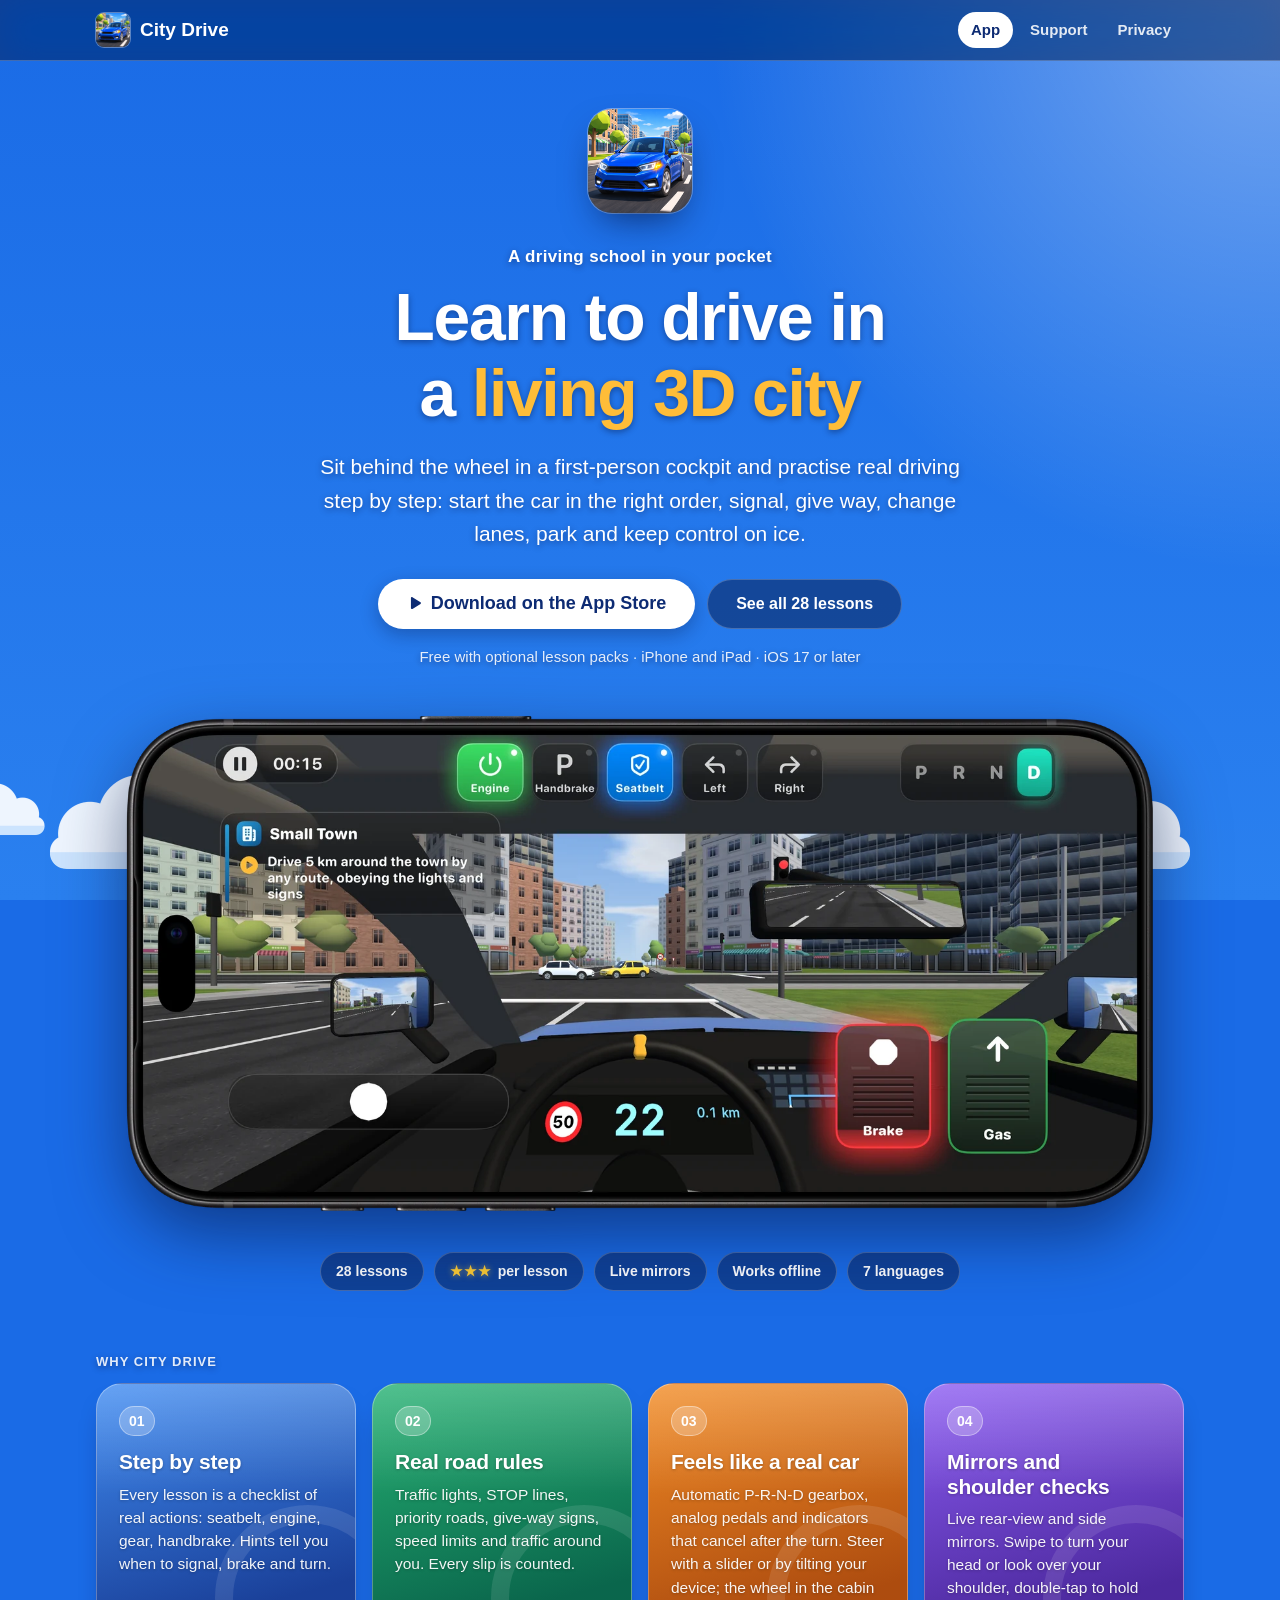
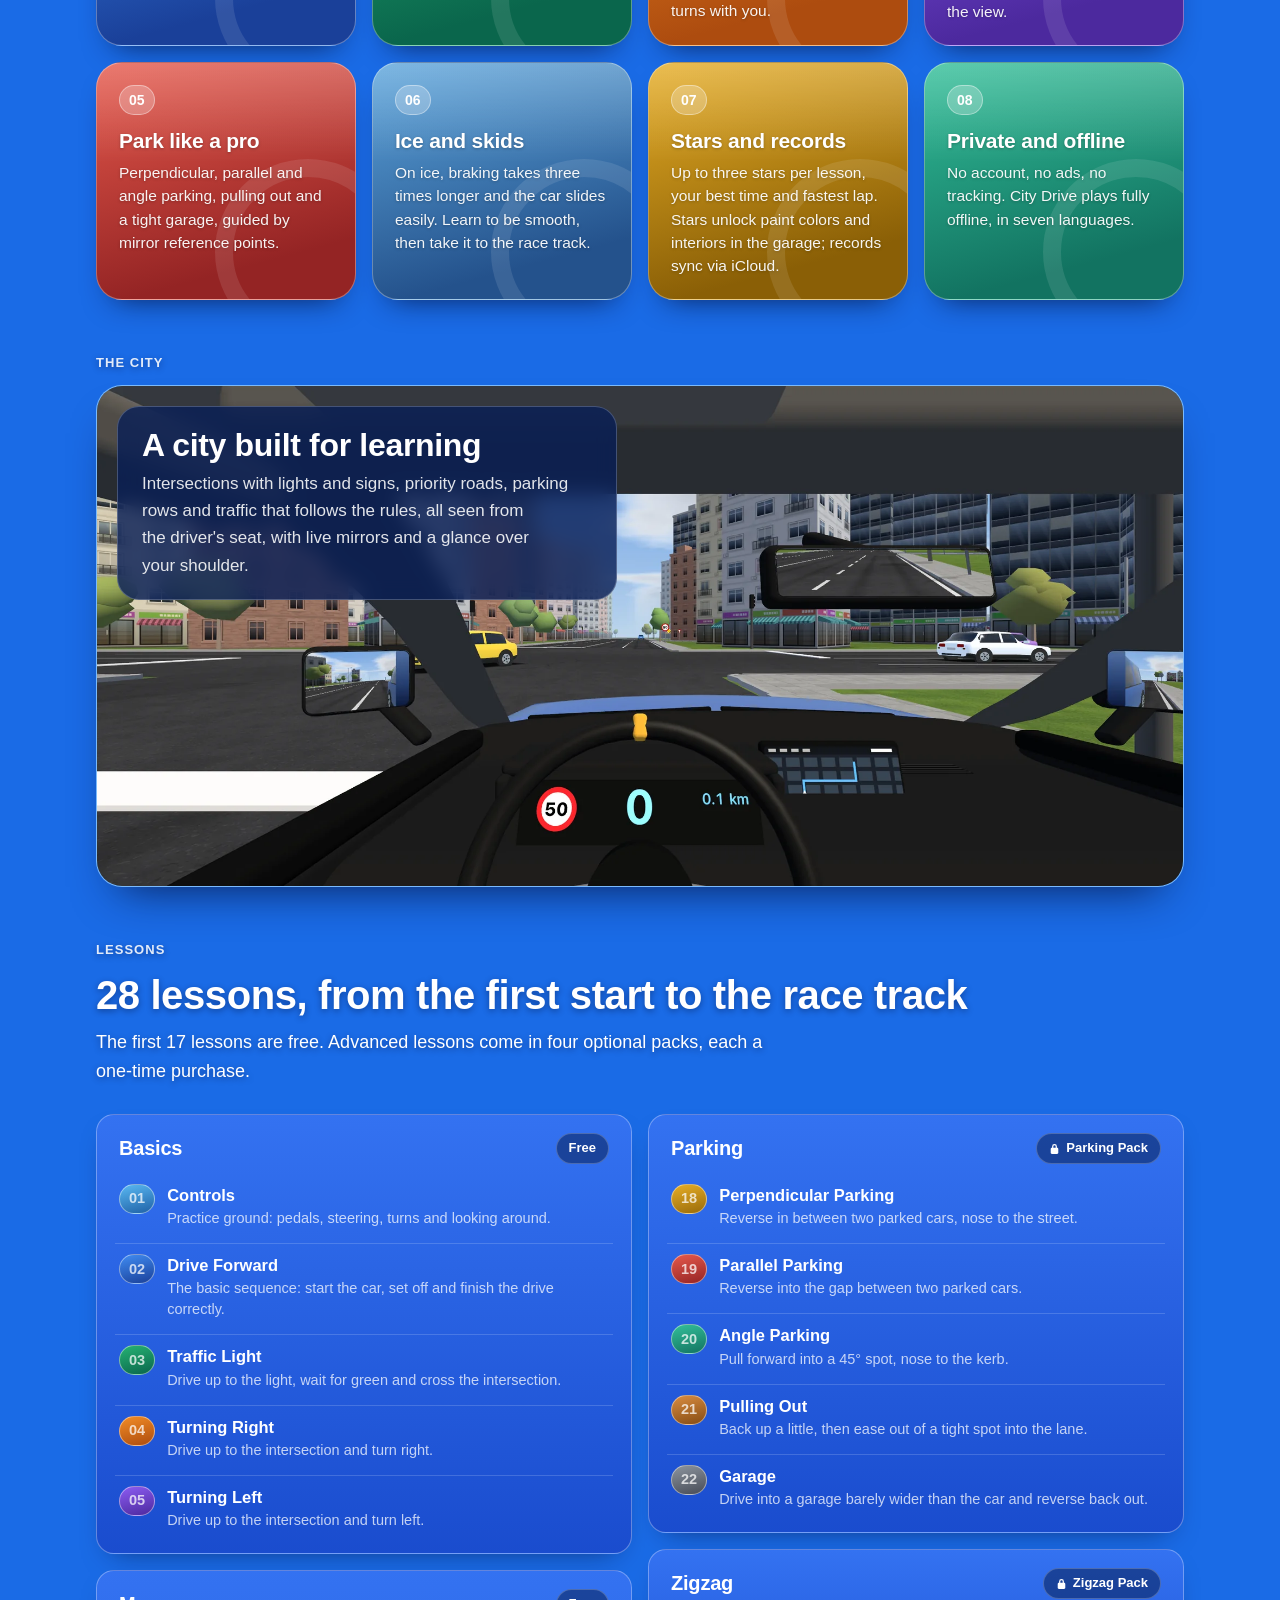
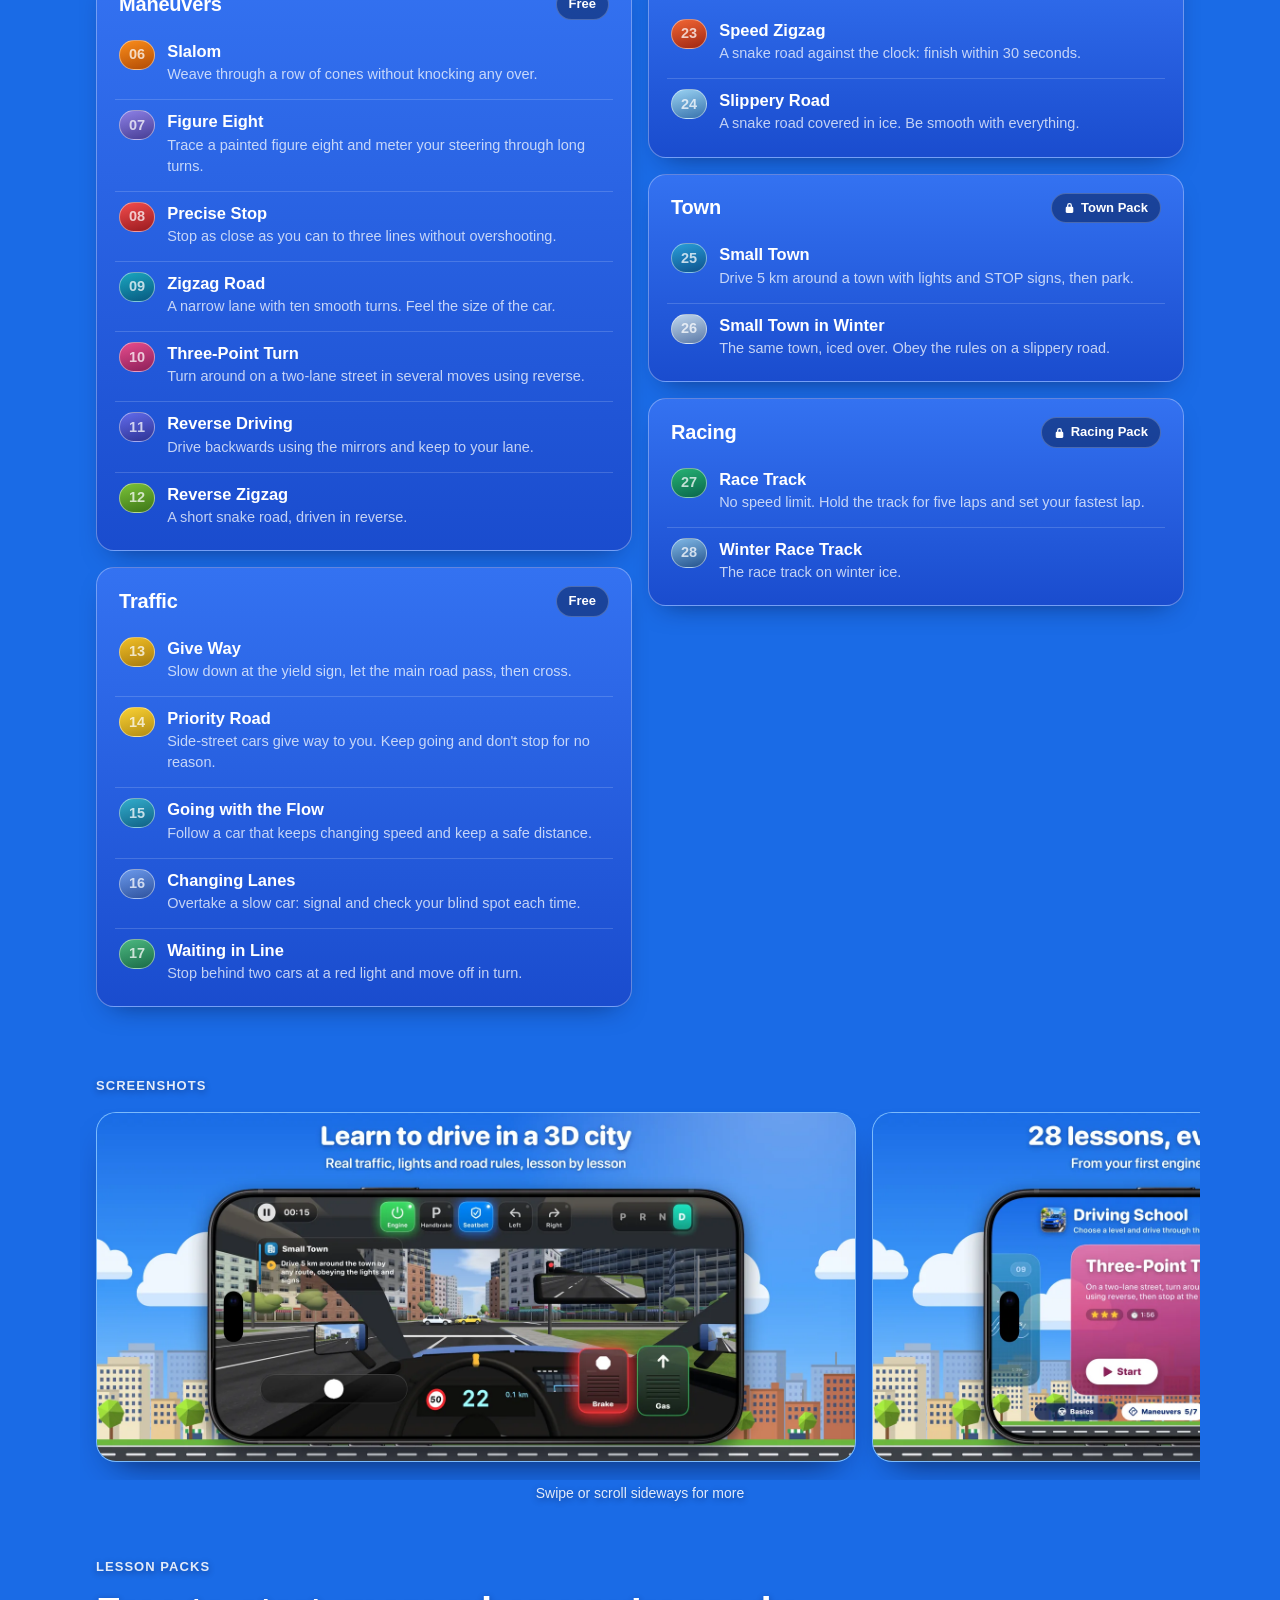
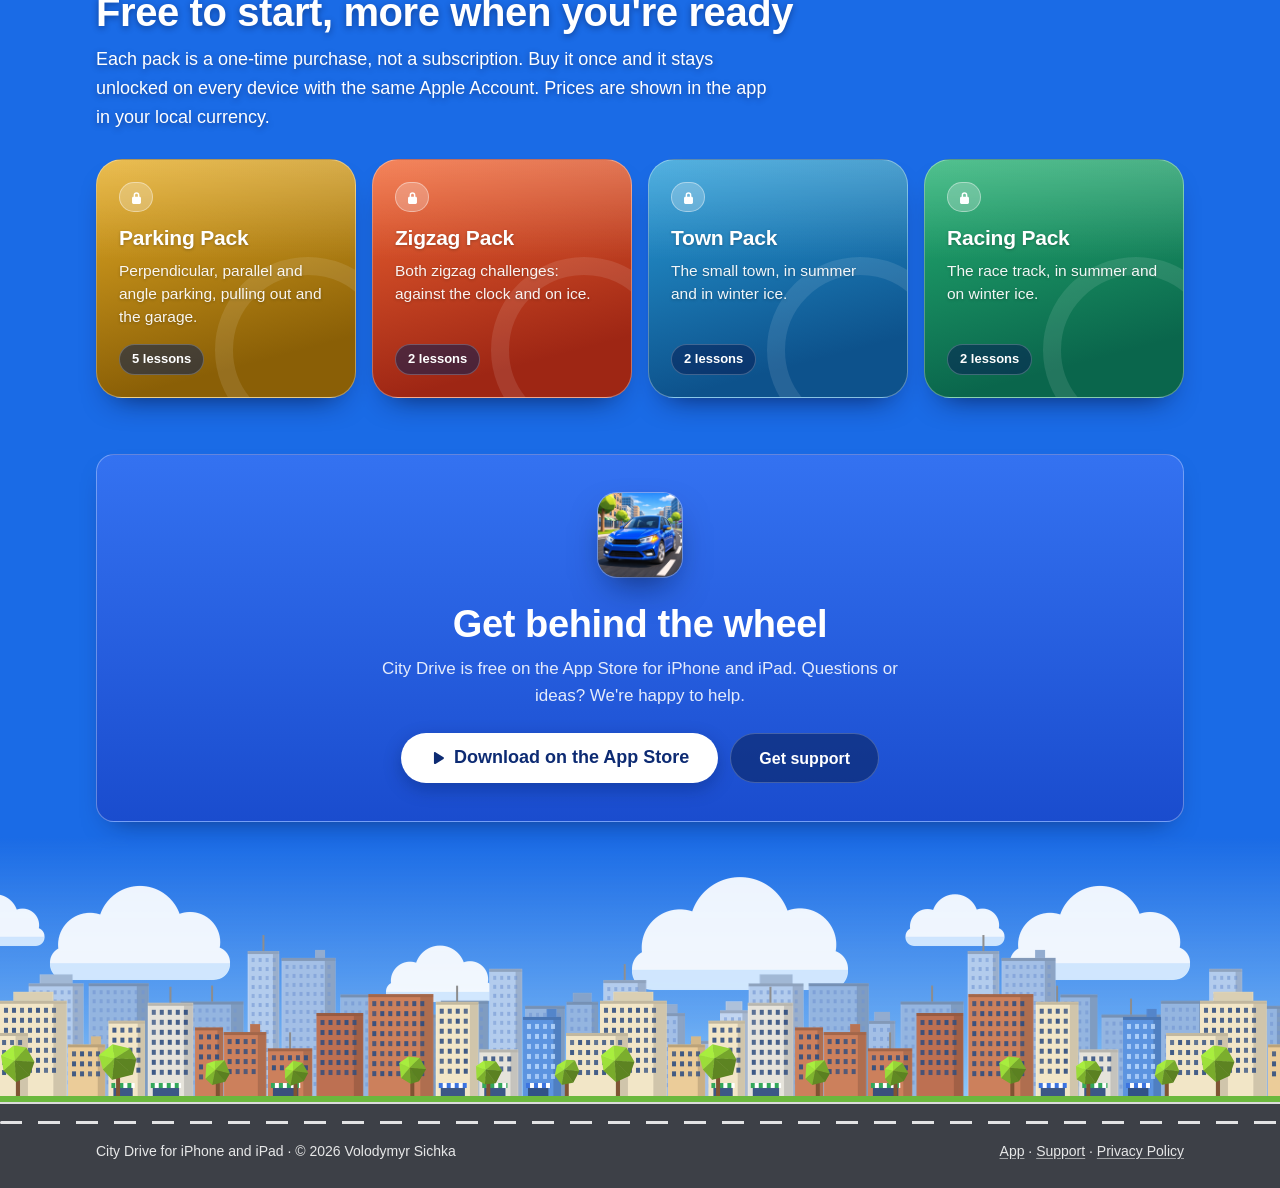
==== commit 1f733087: "Perpendicular parking lesson: between parked cars, not a box" ====
--- a/marketing.html
+++ b/marketing.html
@@ -155,7 +155,7 @@
         <section class="card group">
           <div class="group-head"><h3>Parking</h3><span class="chip"><svg class="icon" aria-hidden="true"><use href="#i-lock" /></svg>Parking Pack</span></div>
           <ol class="lessons" start="18">
-            <li class="lesson" style="--a: #e6ad26; --b: #996b0a"><span class="badge">18</span><b>Perpendicular Parking</b><span>Reverse into a narrow box, nose to the street.</span></li>
+            <li class="lesson" style="--a: #e6ad26; --b: #996b0a"><span class="badge">18</span><b>Perpendicular Parking</b><span>Reverse in between two parked cars, nose to the street.</span></li>
             <li class="lesson" style="--a: #e6594c; --b: #942424"><span class="badge">19</span><b>Parallel Parking</b><span>Reverse into the gap between two parked cars.</span></li>
             <li class="lesson" style="--a: #33bf99; --b: #127361"><span class="badge">20</span><b>Angle Parking</b><span>Pull forward into a 45° spot, nose to the kerb.</span></li>
             <li class="lesson" style="--a: #d98c40; --b: #854c14"><span class="badge">21</span><b>Pulling Out</b><span>Back up a little, then ease out of a tight spot into the lane.</span></li>
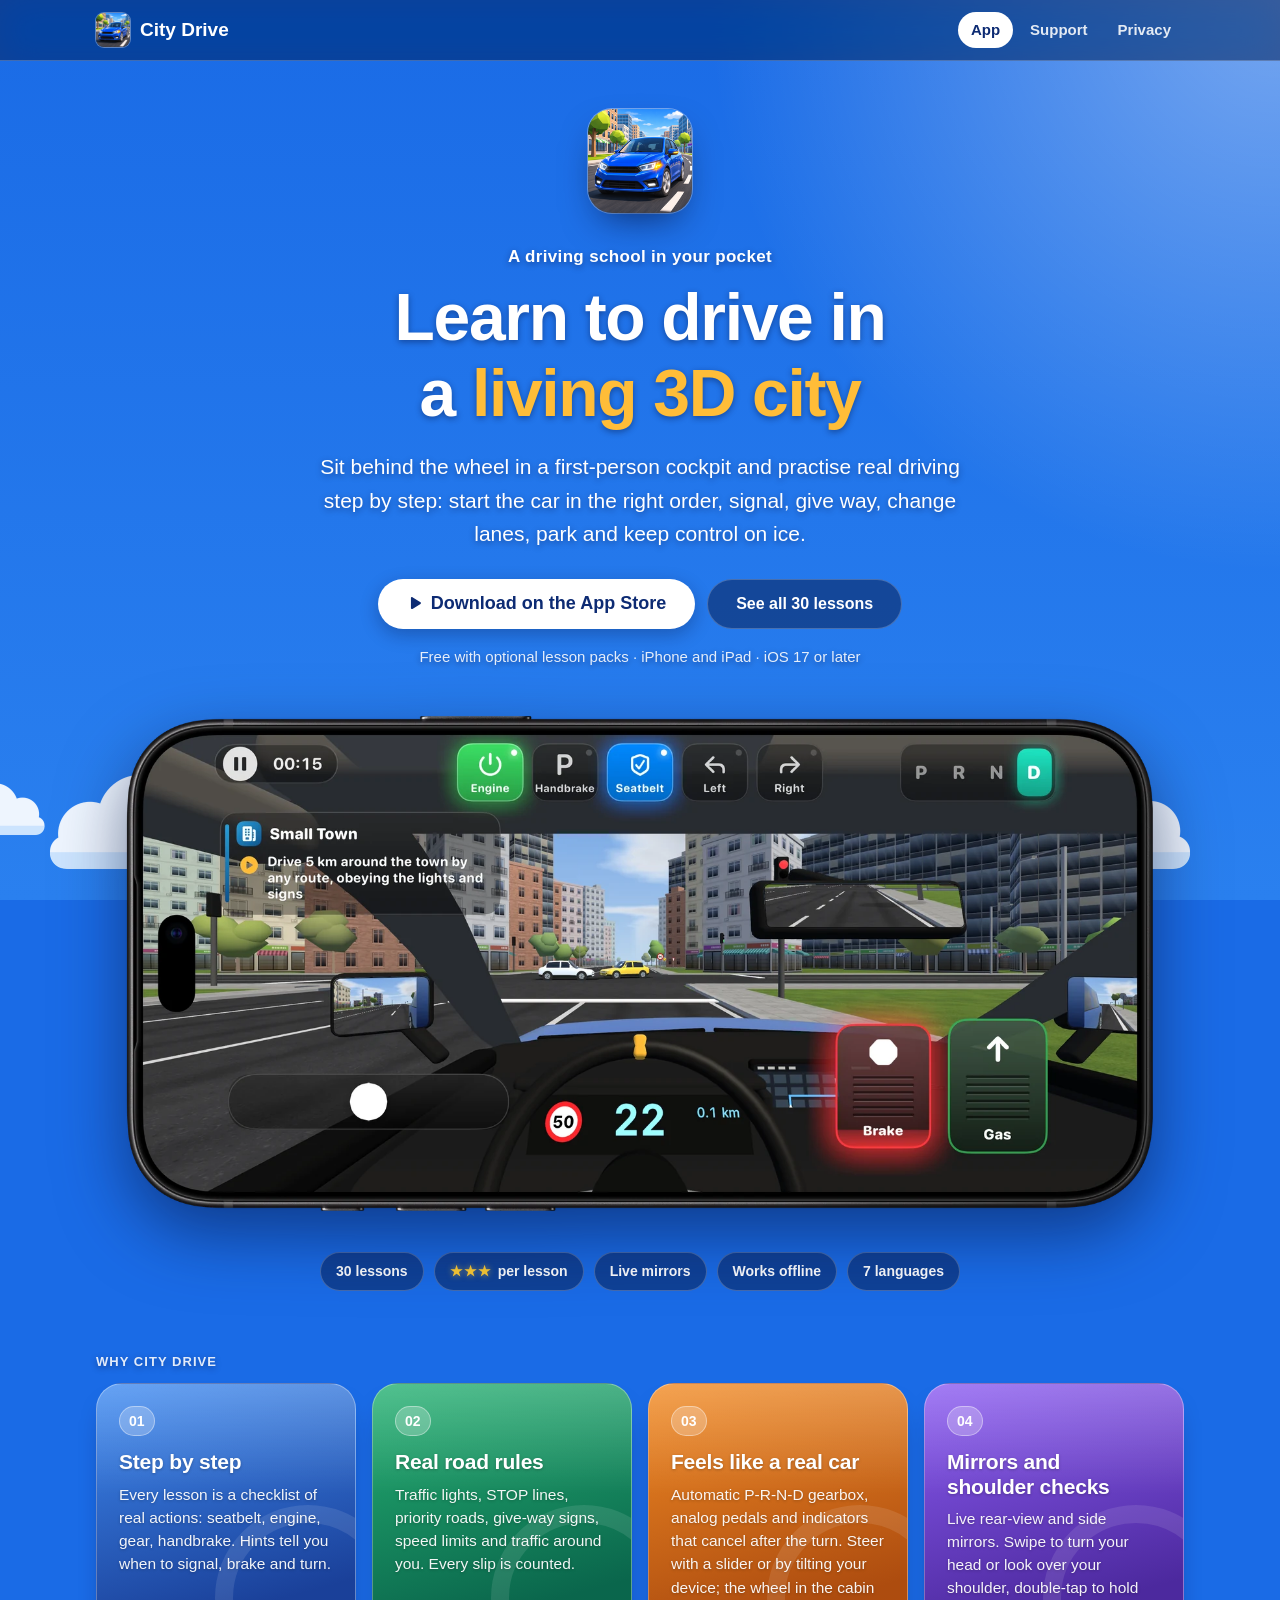
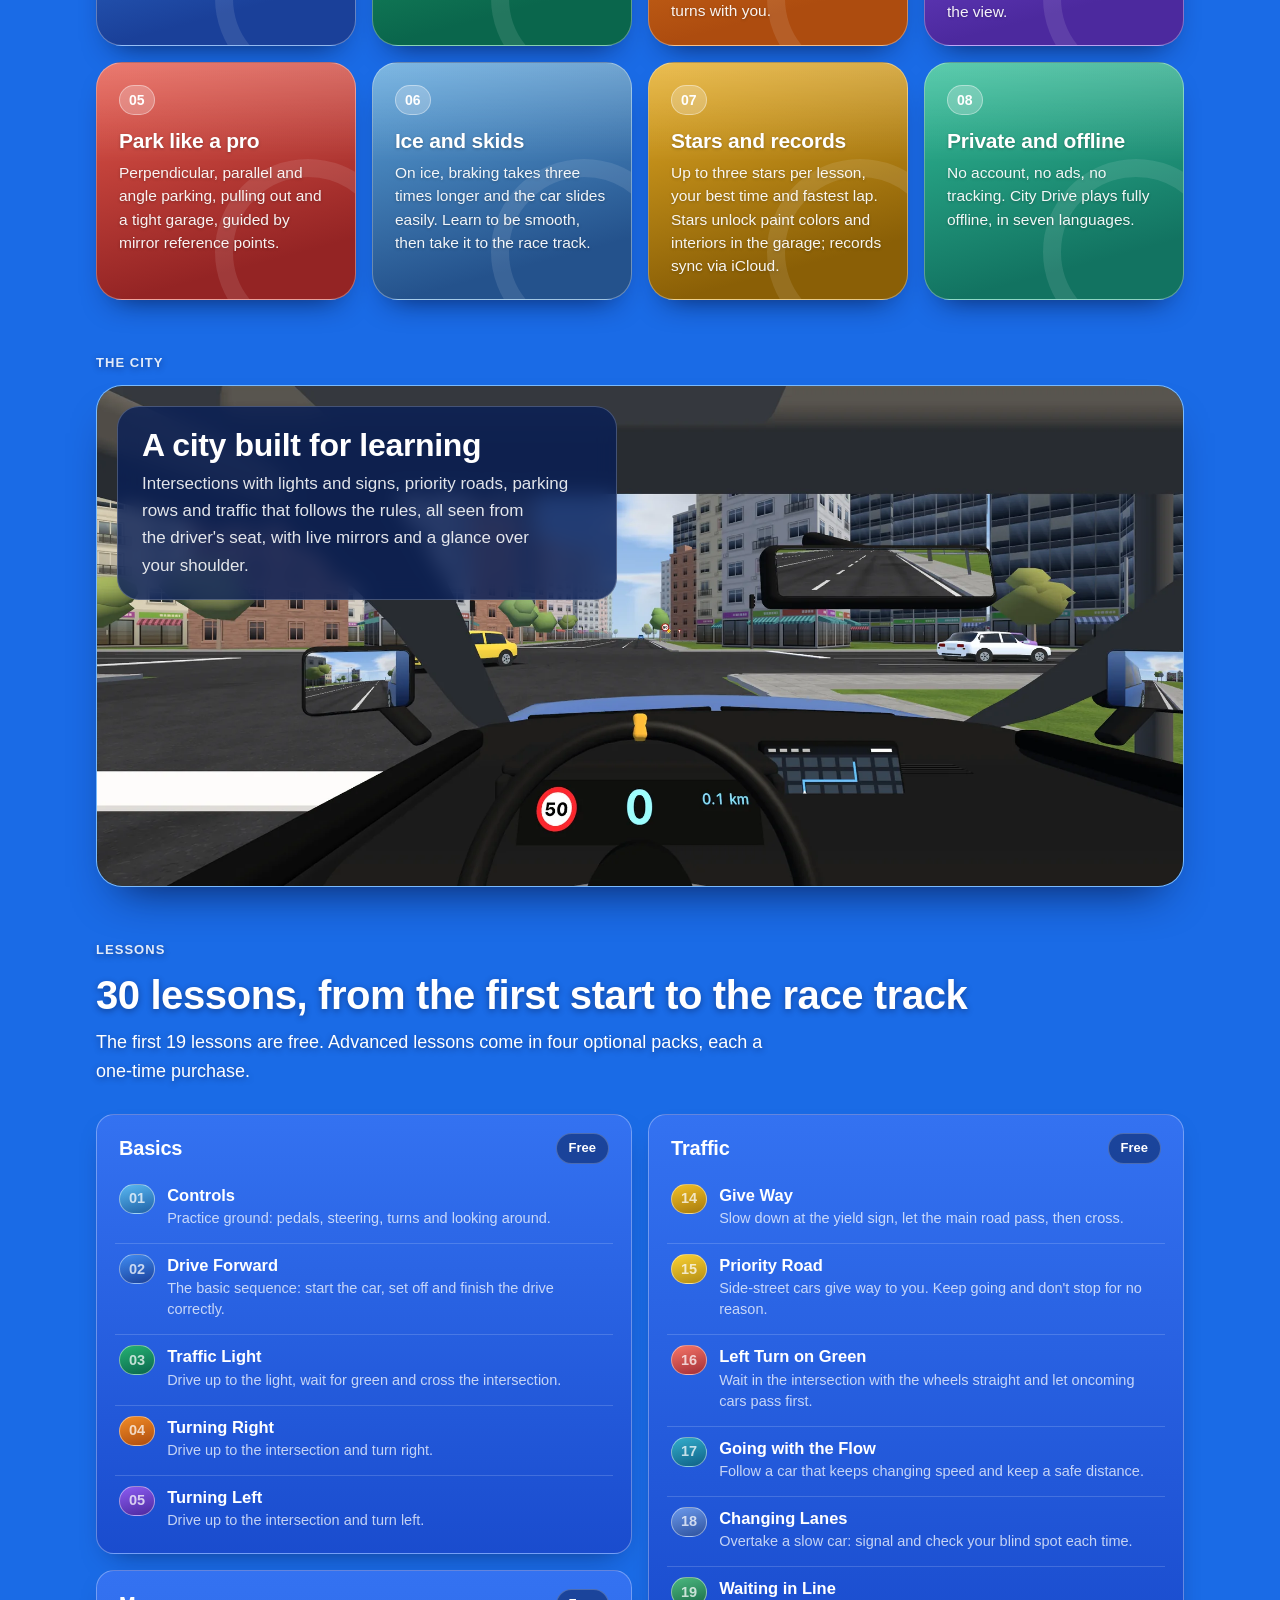
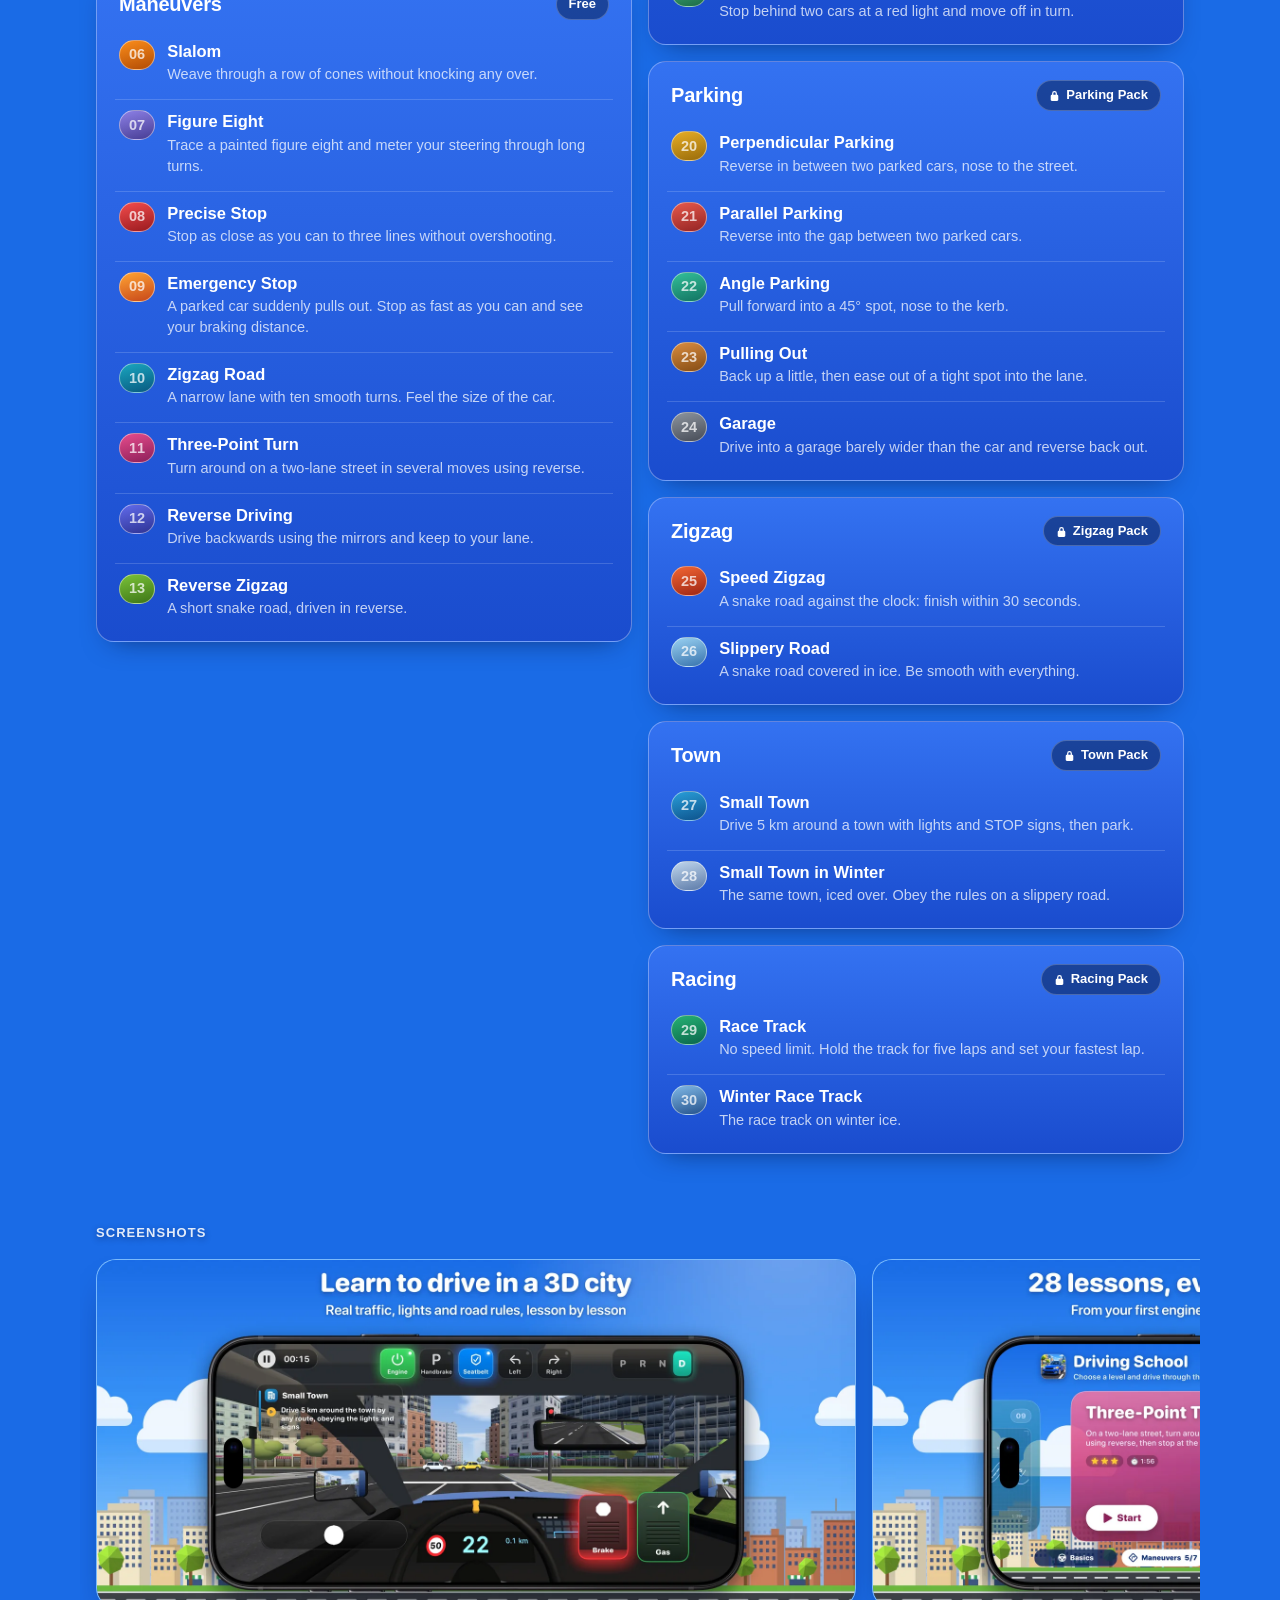
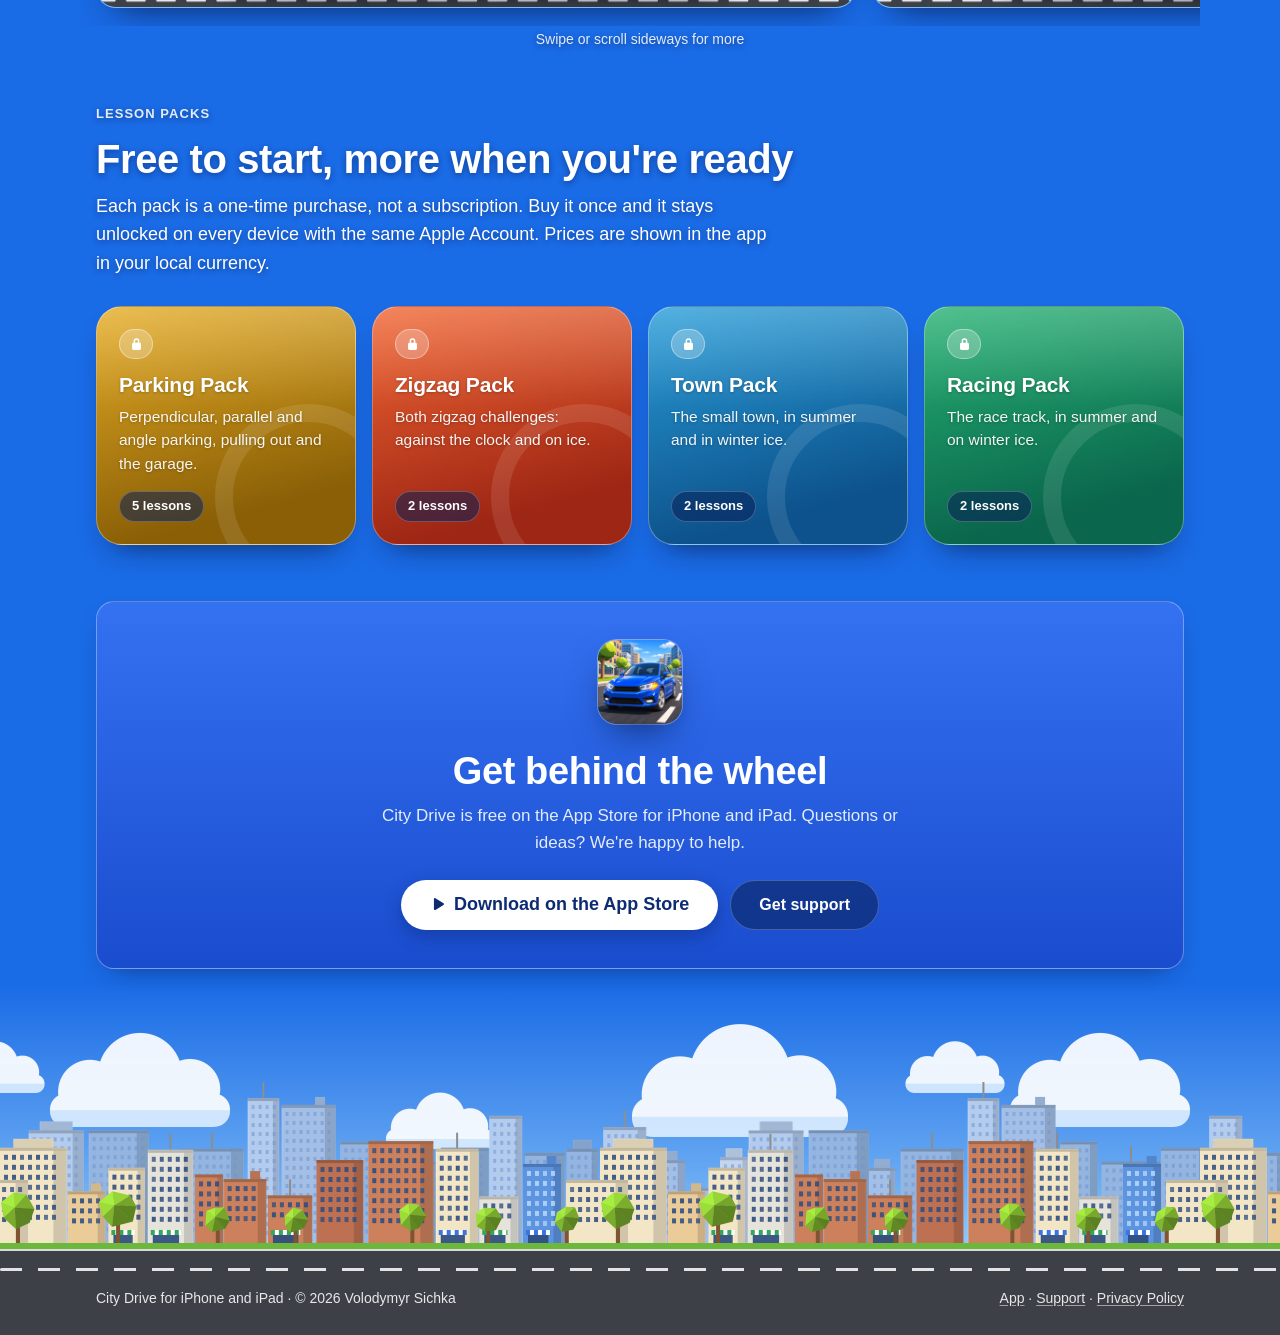
==== commit e00637ec: "Lessons: Emergency Stop and Left Turn on Green, 30 lessons, 19 free" ====
--- a/marketing.html
+++ b/marketing.html
@@ -4,13 +4,13 @@
     <meta charset="UTF-8" />
     <meta name="viewport" content="width=device-width, initial-scale=1.0" />
     <title>City Drive – Learn to drive in a living 3D city</title>
-    <meta name="description" content="City Drive is a driving school for iPhone and iPad: 28 step-by-step lessons in a 3D city with real road rules, live mirrors, analog pedals, parking, ice and a race track." />
+    <meta name="description" content="City Drive is a driving school for iPhone and iPad: 30 step-by-step lessons in a 3D city with real road rules, live mirrors, analog pedals, parking, ice and a race track." />
     <meta name="theme-color" content="#1a6be6" />
     <meta name="color-scheme" content="light" />
     <meta name="apple-itunes-app" content="app-id=6784227072" />
     <meta property="og:type" content="website" />
     <meta property="og:title" content="City Drive – Learn to drive in a living 3D city" />
-    <meta property="og:description" content="28 step-by-step driving lessons in a 3D city with real road rules. For iPhone and iPad." />
+    <meta property="og:description" content="30 step-by-step driving lessons in a 3D city with real road rules. For iPhone and iPad." />
     <meta property="og:image" content="https://vybgss.github.io/city-drive-docs/assets/og.jpg" />
     <meta property="og:image:width" content="1200" />
     <meta property="og:image:height" content="630" />
@@ -48,14 +48,14 @@
         <p class="lead">Sit behind the wheel in a first-person cockpit and practise real driving step by step: start the car in the right order, signal, give way, change lanes, park and keep control on ice.</p>
         <div class="actions">
           <a class="button" href="https://apps.apple.com/app/id6784227072"><svg class="icon" aria-hidden="true"><use href="#i-play" /></svg>Download on the App Store</a>
-          <a class="button glass" href="#lessons">See all 28 lessons</a>
+          <a class="button glass" href="#lessons">See all 30 lessons</a>
         </div>
         <p class="meta">Free with optional lesson packs · iPhone and iPad · iOS 17 or later</p>
         <div class="hero-shot">
           <img src="assets/cockpit.webp" width="1600" height="784" alt="City Drive on iPhone: the cockpit at a red light in Small Town, with the steering slider, Brake and Gas pedals, Engine, Handbrake, Seatbelt and indicator switches, the P-R-N-D selector and live mirrors" />
         </div>
         <ul class="facts">
-          <li class="chip">28 lessons</li>
+          <li class="chip">30 lessons</li>
           <li class="chip"><span class="stars" aria-hidden="true">★★★</span> per lesson</li>
           <li class="chip">Live mirrors</li>
           <li class="chip">Works offline</li>
@@ -117,8 +117,8 @@
       </figure>
 
       <h2 class="section-label" id="lessons">Lessons</h2>
-      <h2 class="section-title">28 lessons, from the first start to the race track</h2>
-      <p class="section-intro">The first 17 lessons are free. Advanced lessons come in four optional packs, each a one-time purchase.</p>
+      <h2 class="section-title">30 lessons, from the first start to the race track</h2>
+      <p class="section-intro">The first 19 lessons are free. Advanced lessons come in four optional packs, each a one-time purchase.</p>
       <div class="groups">
         <section class="card group">
           <div class="group-head"><h3>Basics</h3><span class="chip">Free</span></div>
@@ -136,51 +136,53 @@
             <li class="lesson" style="--a: #fa8c1a; --b: #b24c05"><span class="badge">06</span><b>Slalom</b><span>Weave through a row of cones without knocking any over.</span></li>
             <li class="lesson" style="--a: #8c80e6; --b: #473d94"><span class="badge">07</span><b>Figure Eight</b><span>Trace a painted figure eight and meter your steering through long turns.</span></li>
             <li class="lesson" style="--a: #f24c4c; --b: #991a1f"><span class="badge">08</span><b>Precise Stop</b><span>Stop as close as you can to three lines without overshooting.</span></li>
-            <li class="lesson" style="--a: #1aa6bf; --b: #085980"><span class="badge">09</span><b>Zigzag Road</b><span>A narrow lane with ten smooth turns. Feel the size of the car.</span></li>
-            <li class="lesson" style="--a: #e64c8c; --b: #8c1f59"><span class="badge">10</span><b>Three-Point Turn</b><span>Turn around on a two-lane street in several moves using reverse.</span></li>
-            <li class="lesson" style="--a: #616beb; --b: #2e3394"><span class="badge">11</span><b>Reverse Driving</b><span>Drive backwards using the mirrors and keep to your lane.</span></li>
-            <li class="lesson" style="--a: #7ac238; --b: #3d7517"><span class="badge">12</span><b>Reverse Zigzag</b><span>A short snake road, driven in reverse.</span></li>
+            <li class="lesson" style="--a: #ffa333; --b: #c7471a"><span class="badge">09</span><b>Emergency Stop</b><span>A parked car suddenly pulls out. Stop as fast as you can and see your braking distance.</span></li>
+            <li class="lesson" style="--a: #1aa6bf; --b: #085980"><span class="badge">10</span><b>Zigzag Road</b><span>A narrow lane with ten smooth turns. Feel the size of the car.</span></li>
+            <li class="lesson" style="--a: #e64c8c; --b: #8c1f59"><span class="badge">11</span><b>Three-Point Turn</b><span>Turn around on a two-lane street in several moves using reverse.</span></li>
+            <li class="lesson" style="--a: #616beb; --b: #2e3394"><span class="badge">12</span><b>Reverse Driving</b><span>Drive backwards using the mirrors and keep to your lane.</span></li>
+            <li class="lesson" style="--a: #7ac238; --b: #3d7517"><span class="badge">13</span><b>Reverse Zigzag</b><span>A short snake road, driven in reverse.</span></li>
           </ol>
         </section>
         <section class="card group">
           <div class="group-head"><h3>Traffic</h3><span class="chip">Free</span></div>
-          <ol class="lessons" start="13">
-            <li class="lesson" style="--a: #f2bf26; --b: #a67a0d"><span class="badge">13</span><b>Give Way</b><span>Slow down at the yield sign, let the main road pass, then cross.</span></li>
-            <li class="lesson" style="--a: #fad133; --b: #b28c14"><span class="badge">14</span><b>Priority Road</b><span>Side-street cars give way to you. Keep going and don't stop for no reason.</span></li>
-            <li class="lesson" style="--a: #33adcc; --b: #0f6185"><span class="badge">15</span><b>Going with the Flow</b><span>Follow a car that keeps changing speed and keep a safe distance.</span></li>
-            <li class="lesson" style="--a: #6b99eb; --b: #2e529e"><span class="badge">16</span><b>Changing Lanes</b><span>Overtake a slow car: signal and check your blind spot each time.</span></li>
-            <li class="lesson" style="--a: #4cb880; --b: #1a6b47"><span class="badge">17</span><b>Waiting in Line</b><span>Stop behind two cars at a red light and move off in turn.</span></li>
+          <ol class="lessons" start="14">
+            <li class="lesson" style="--a: #f2bf26; --b: #a67a0d"><span class="badge">14</span><b>Give Way</b><span>Slow down at the yield sign, let the main road pass, then cross.</span></li>
+            <li class="lesson" style="--a: #fad133; --b: #b28c14"><span class="badge">15</span><b>Priority Road</b><span>Side-street cars give way to you. Keep going and don't stop for no reason.</span></li>
+            <li class="lesson" style="--a: #f57566; --b: #a32e38"><span class="badge">16</span><b>Left Turn on Green</b><span>Wait in the intersection with the wheels straight and let oncoming cars pass first.</span></li>
+            <li class="lesson" style="--a: #33adcc; --b: #0f6185"><span class="badge">17</span><b>Going with the Flow</b><span>Follow a car that keeps changing speed and keep a safe distance.</span></li>
+            <li class="lesson" style="--a: #6b99eb; --b: #2e529e"><span class="badge">18</span><b>Changing Lanes</b><span>Overtake a slow car: signal and check your blind spot each time.</span></li>
+            <li class="lesson" style="--a: #4cb880; --b: #1a6b47"><span class="badge">19</span><b>Waiting in Line</b><span>Stop behind two cars at a red light and move off in turn.</span></li>
           </ol>
         </section>
         <section class="card group">
           <div class="group-head"><h3>Parking</h3><span class="chip"><svg class="icon" aria-hidden="true"><use href="#i-lock" /></svg>Parking Pack</span></div>
-          <ol class="lessons" start="18">
-            <li class="lesson" style="--a: #e6ad26; --b: #996b0a"><span class="badge">18</span><b>Perpendicular Parking</b><span>Reverse in between two parked cars, nose to the street.</span></li>
-            <li class="lesson" style="--a: #e6594c; --b: #942424"><span class="badge">19</span><b>Parallel Parking</b><span>Reverse into the gap between two parked cars.</span></li>
-            <li class="lesson" style="--a: #33bf99; --b: #127361"><span class="badge">20</span><b>Angle Parking</b><span>Pull forward into a 45° spot, nose to the kerb.</span></li>
-            <li class="lesson" style="--a: #d98c40; --b: #854c14"><span class="badge">21</span><b>Pulling Out</b><span>Back up a little, then ease out of a tight spot into the lane.</span></li>
-            <li class="lesson" style="--a: #8c949e; --b: #474c57"><span class="badge">22</span><b>Garage</b><span>Drive into a garage barely wider than the car and reverse back out.</span></li>
+          <ol class="lessons" start="20">
+            <li class="lesson" style="--a: #e6ad26; --b: #996b0a"><span class="badge">20</span><b>Perpendicular Parking</b><span>Reverse in between two parked cars, nose to the street.</span></li>
+            <li class="lesson" style="--a: #e6594c; --b: #942424"><span class="badge">21</span><b>Parallel Parking</b><span>Reverse into the gap between two parked cars.</span></li>
+            <li class="lesson" style="--a: #33bf99; --b: #127361"><span class="badge">22</span><b>Angle Parking</b><span>Pull forward into a 45° spot, nose to the kerb.</span></li>
+            <li class="lesson" style="--a: #d98c40; --b: #854c14"><span class="badge">23</span><b>Pulling Out</b><span>Back up a little, then ease out of a tight spot into the lane.</span></li>
+            <li class="lesson" style="--a: #8c949e; --b: #474c57"><span class="badge">24</span><b>Garage</b><span>Drive into a garage barely wider than the car and reverse back out.</span></li>
           </ol>
         </section>
         <section class="card group">
           <div class="group-head"><h3>Zigzag</h3><span class="chip"><svg class="icon" aria-hidden="true"><use href="#i-lock" /></svg>Zigzag Pack</span></div>
-          <ol class="lessons" start="23">
-            <li class="lesson" style="--a: #f26633; --b: #9e2614"><span class="badge">23</span><b>Speed Zigzag</b><span>A snake road against the clock: finish within 30 seconds.</span></li>
-            <li class="lesson" style="--a: #99d1f2; --b: #3873ad"><span class="badge">24</span><b>Slippery Road</b><span>A snake road covered in ice. Be smooth with everything.</span></li>
+          <ol class="lessons" start="25">
+            <li class="lesson" style="--a: #f26633; --b: #9e2614"><span class="badge">25</span><b>Speed Zigzag</b><span>A snake road against the clock: finish within 30 seconds.</span></li>
+            <li class="lesson" style="--a: #99d1f2; --b: #3873ad"><span class="badge">26</span><b>Slippery Road</b><span>A snake road covered in ice. Be smooth with everything.</span></li>
           </ol>
         </section>
         <section class="card group">
           <div class="group-head"><h3>Town</h3><span class="chip"><svg class="icon" aria-hidden="true"><use href="#i-lock" /></svg>Town Pack</span></div>
-          <ol class="lessons" start="25">
-            <li class="lesson" style="--a: #299ed9; --b: #0d528c"><span class="badge">25</span><b>Small Town</b><span>Drive 5 km around a town with lights and STOP signs, then park.</span></li>
-            <li class="lesson" style="--a: #bfd6ed; --b: #5c7aa8"><span class="badge">26</span><b>Small Town in Winter</b><span>The same town, iced over. Obey the rules on a slippery road.</span></li>
+          <ol class="lessons" start="27">
+            <li class="lesson" style="--a: #299ed9; --b: #0d528c"><span class="badge">27</span><b>Small Town</b><span>Drive 5 km around a town with lights and STOP signs, then park.</span></li>
+            <li class="lesson" style="--a: #bfd6ed; --b: #5c7aa8"><span class="badge">28</span><b>Small Town in Winter</b><span>The same town, iced over. Obey the rules on a slippery road.</span></li>
           </ol>
         </section>
         <section class="card group">
           <div class="group-head"><h3>Racing</h3><span class="chip"><svg class="icon" aria-hidden="true"><use href="#i-lock" /></svg>Racing Pack</span></div>
-          <ol class="lessons" start="27">
-            <li class="lesson" style="--a: #26b273; --b: #0a664c"><span class="badge">27</span><b>Race Track</b><span>No speed limit. Hold the track for five laps and set your fastest lap.</span></li>
-            <li class="lesson" style="--a: #80b8e6; --b: #24528c"><span class="badge">28</span><b>Winter Race Track</b><span>The race track on winter ice.</span></li>
+          <ol class="lessons" start="29">
+            <li class="lesson" style="--a: #26b273; --b: #0a664c"><span class="badge">29</span><b>Race Track</b><span>No speed limit. Hold the track for five laps and set your fastest lap.</span></li>
+            <li class="lesson" style="--a: #80b8e6; --b: #24528c"><span class="badge">30</span><b>Winter Race Track</b><span>The race track on winter ice.</span></li>
           </ol>
         </section>
       </div>
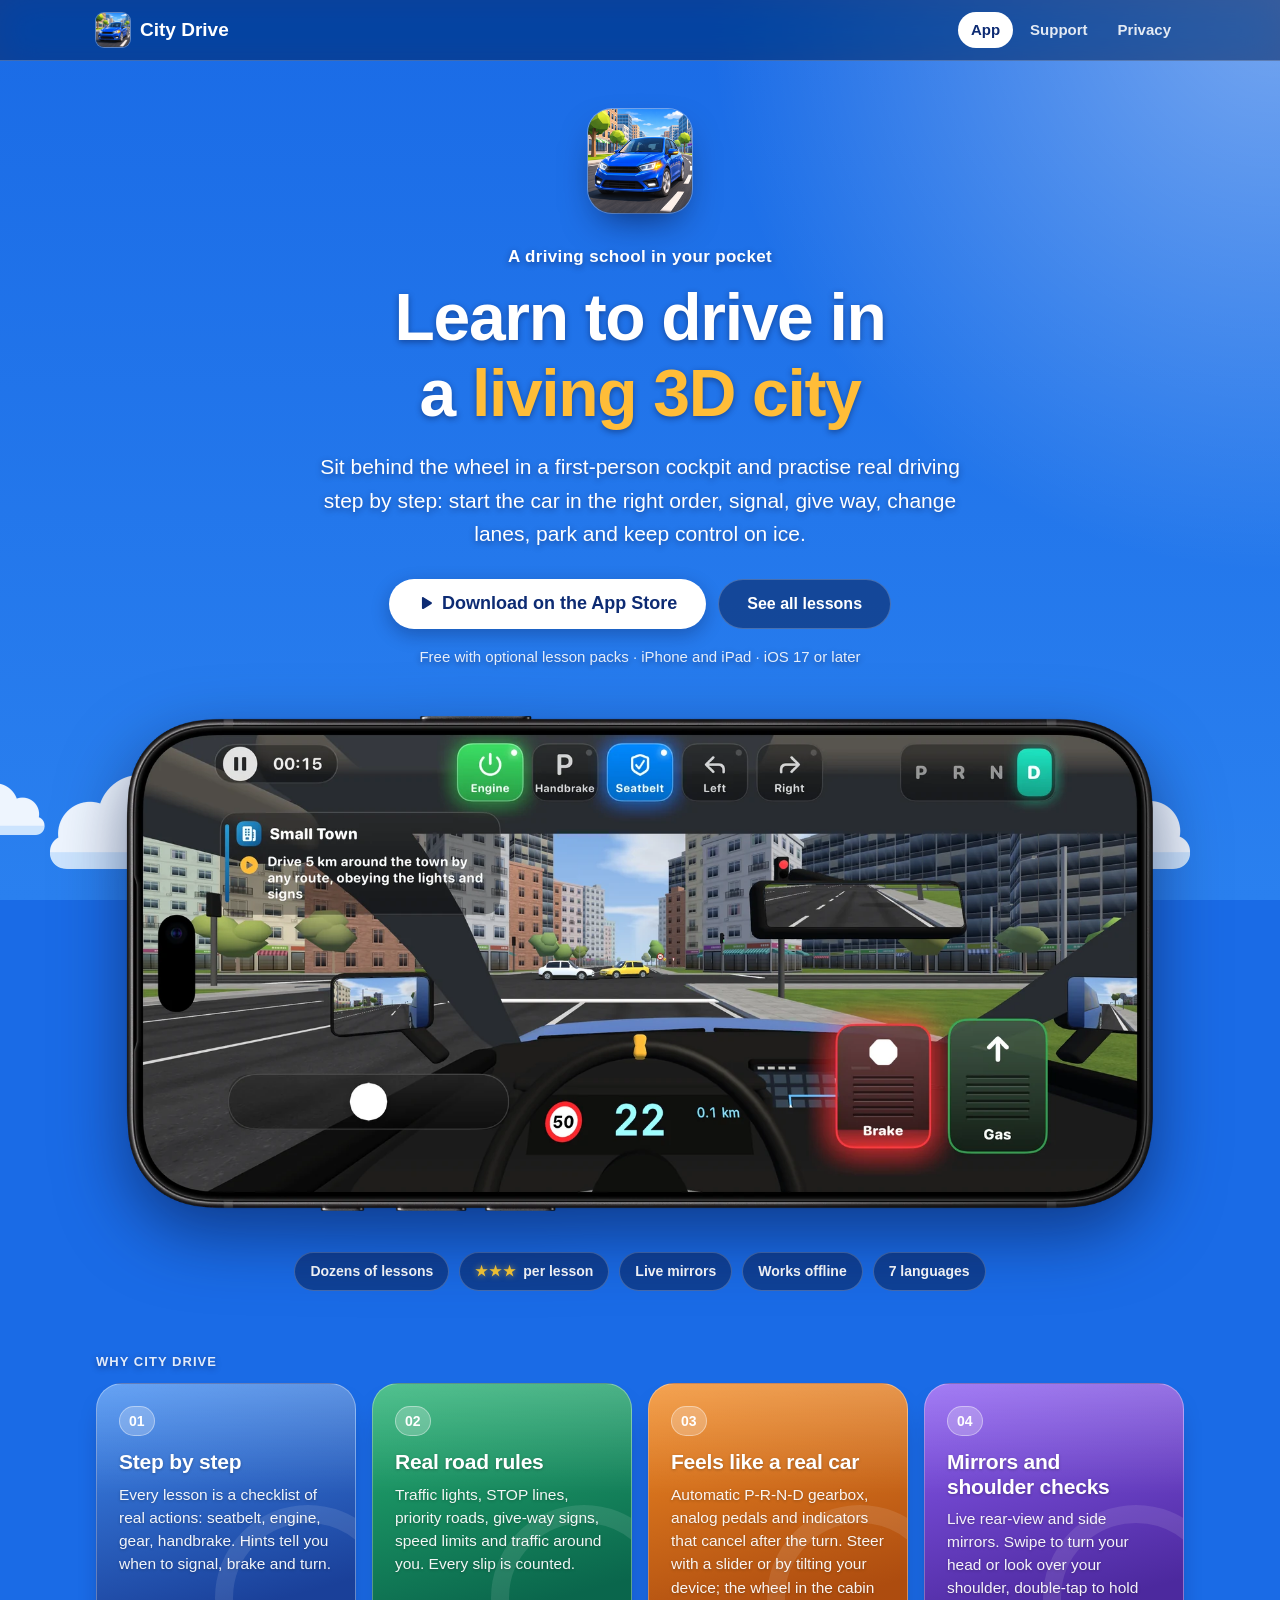
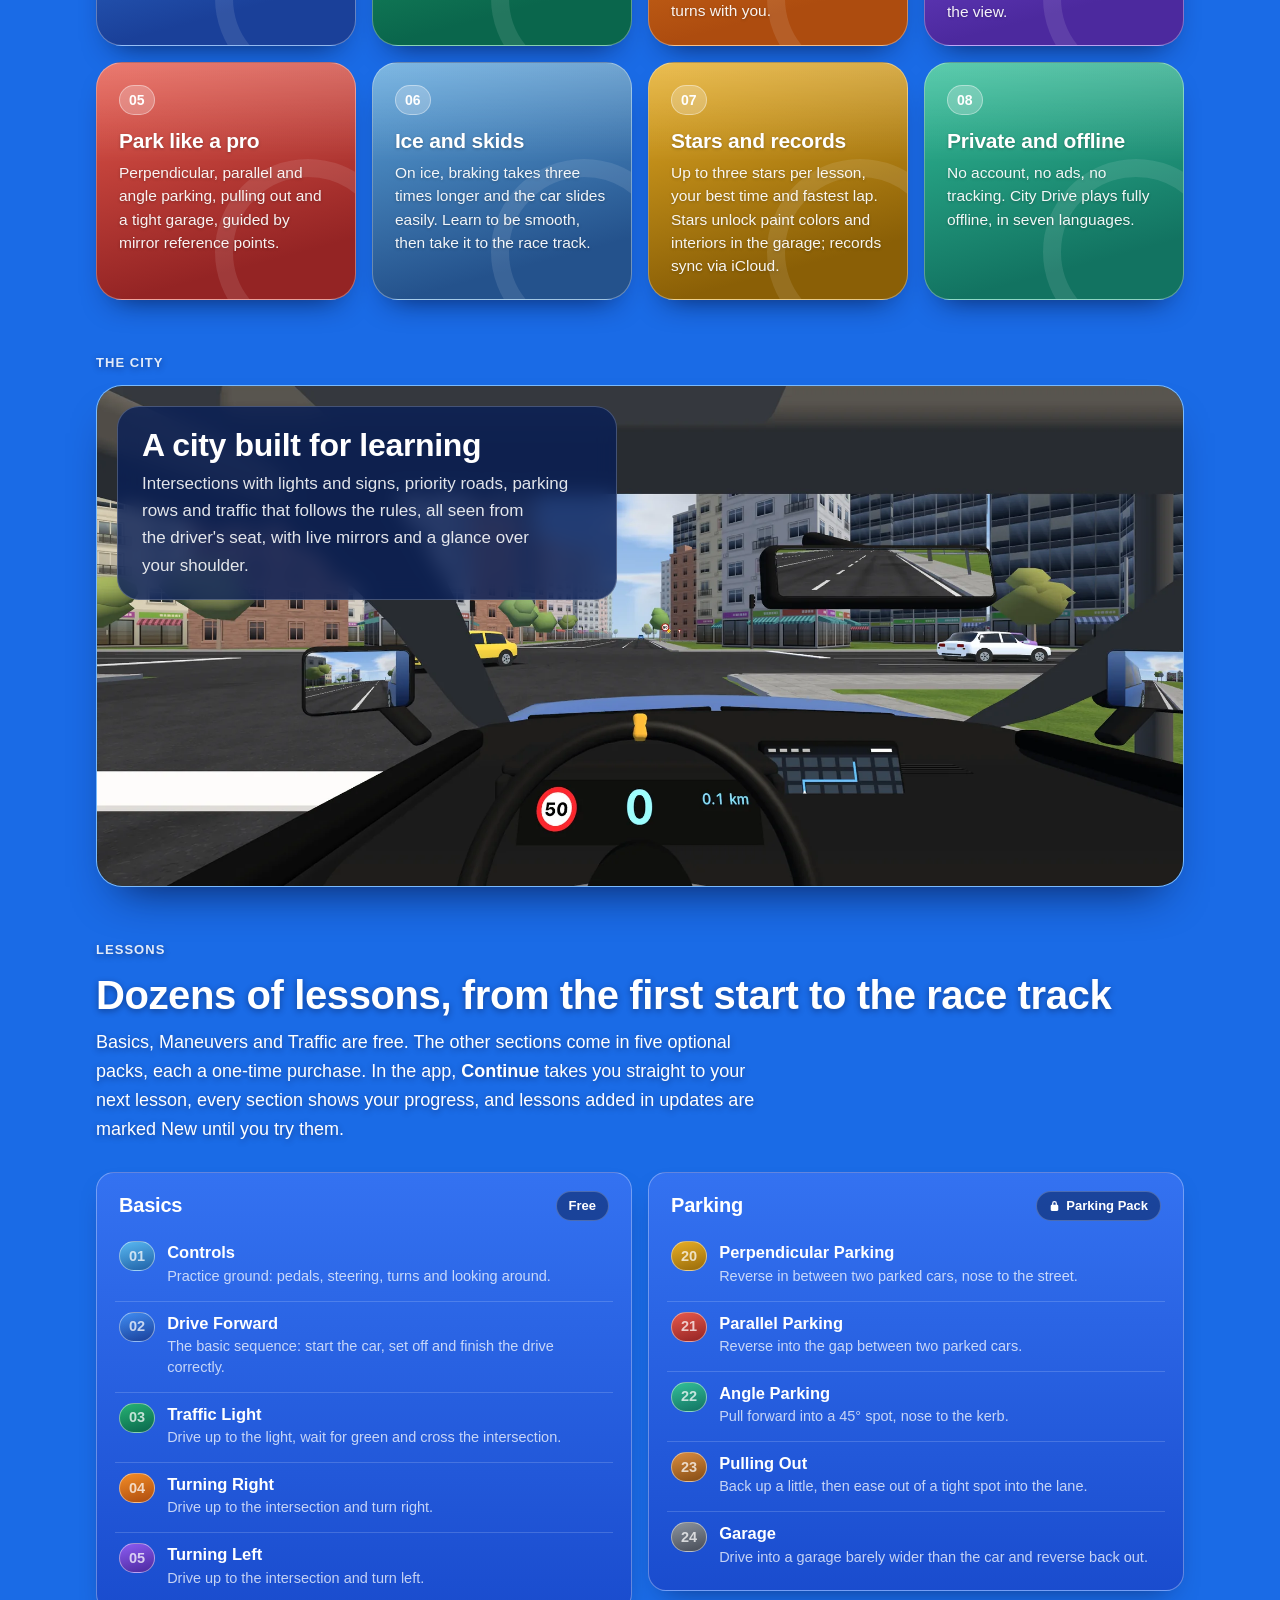
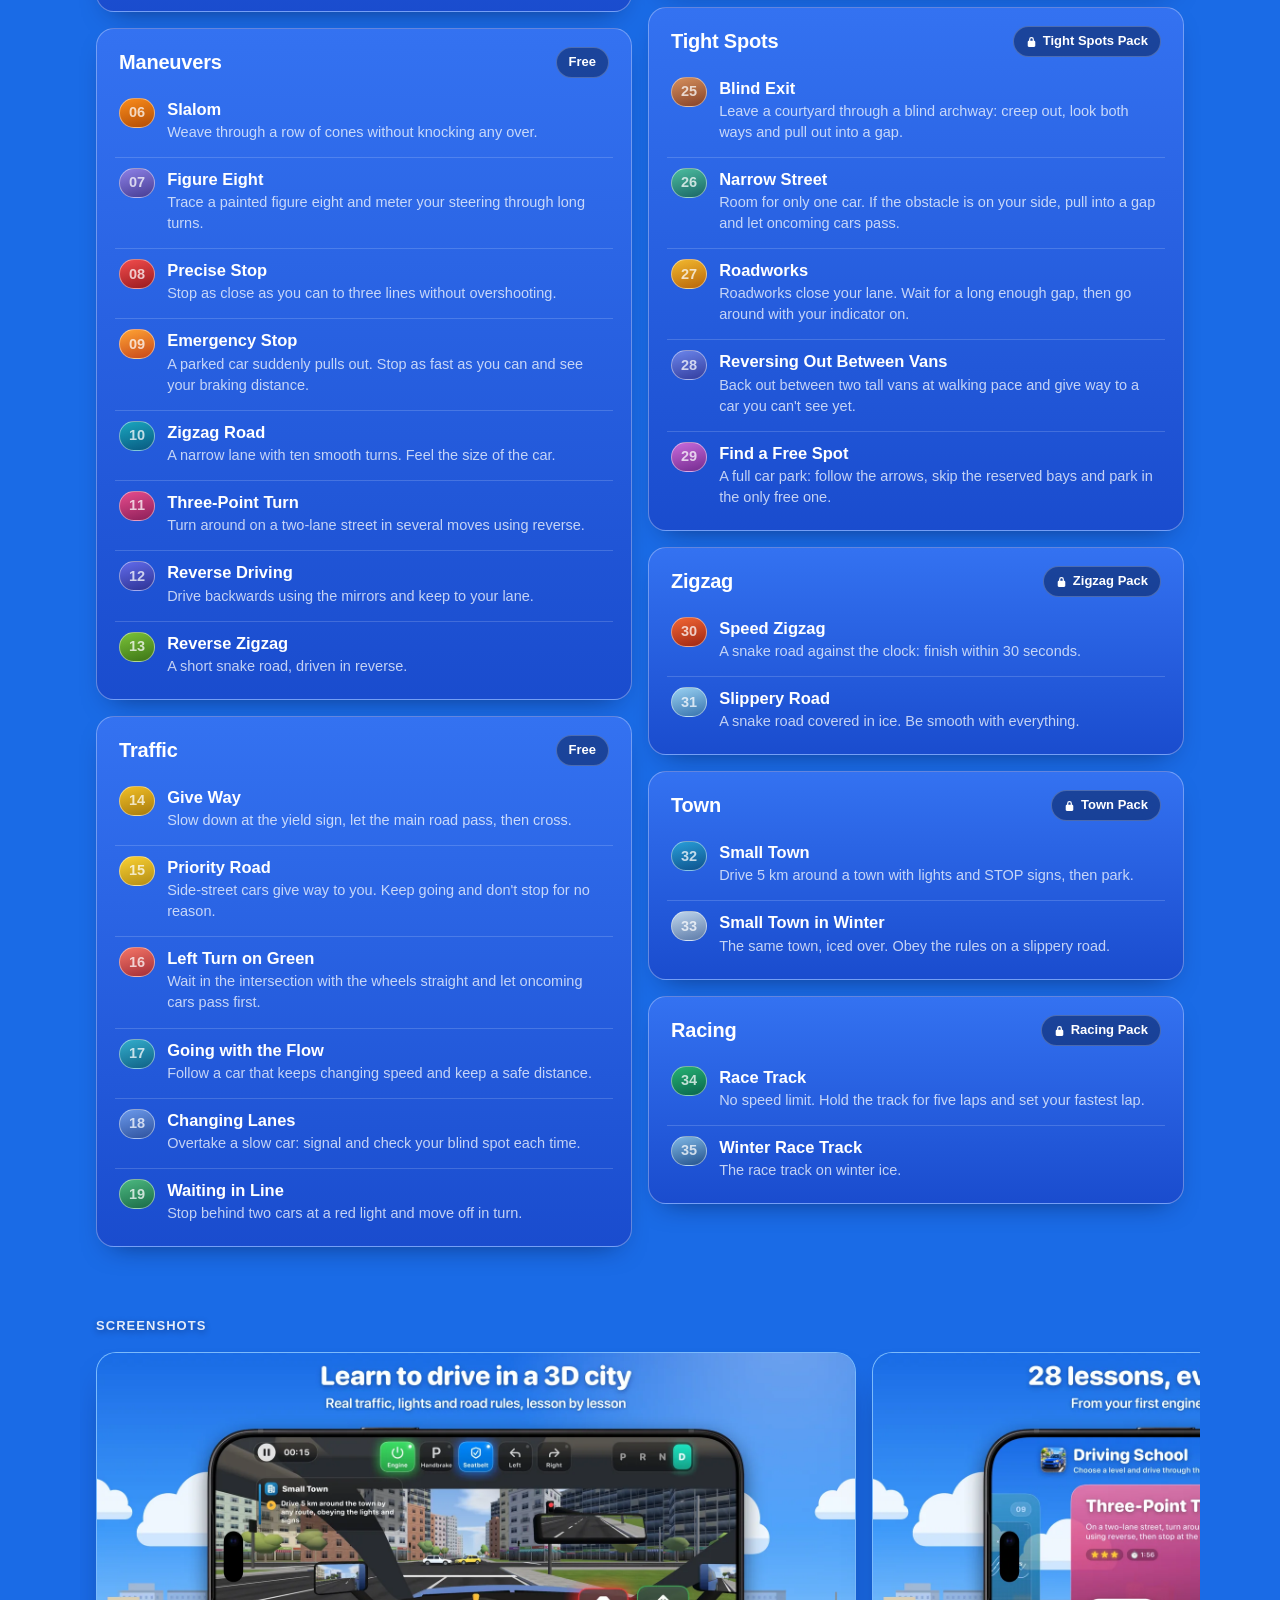
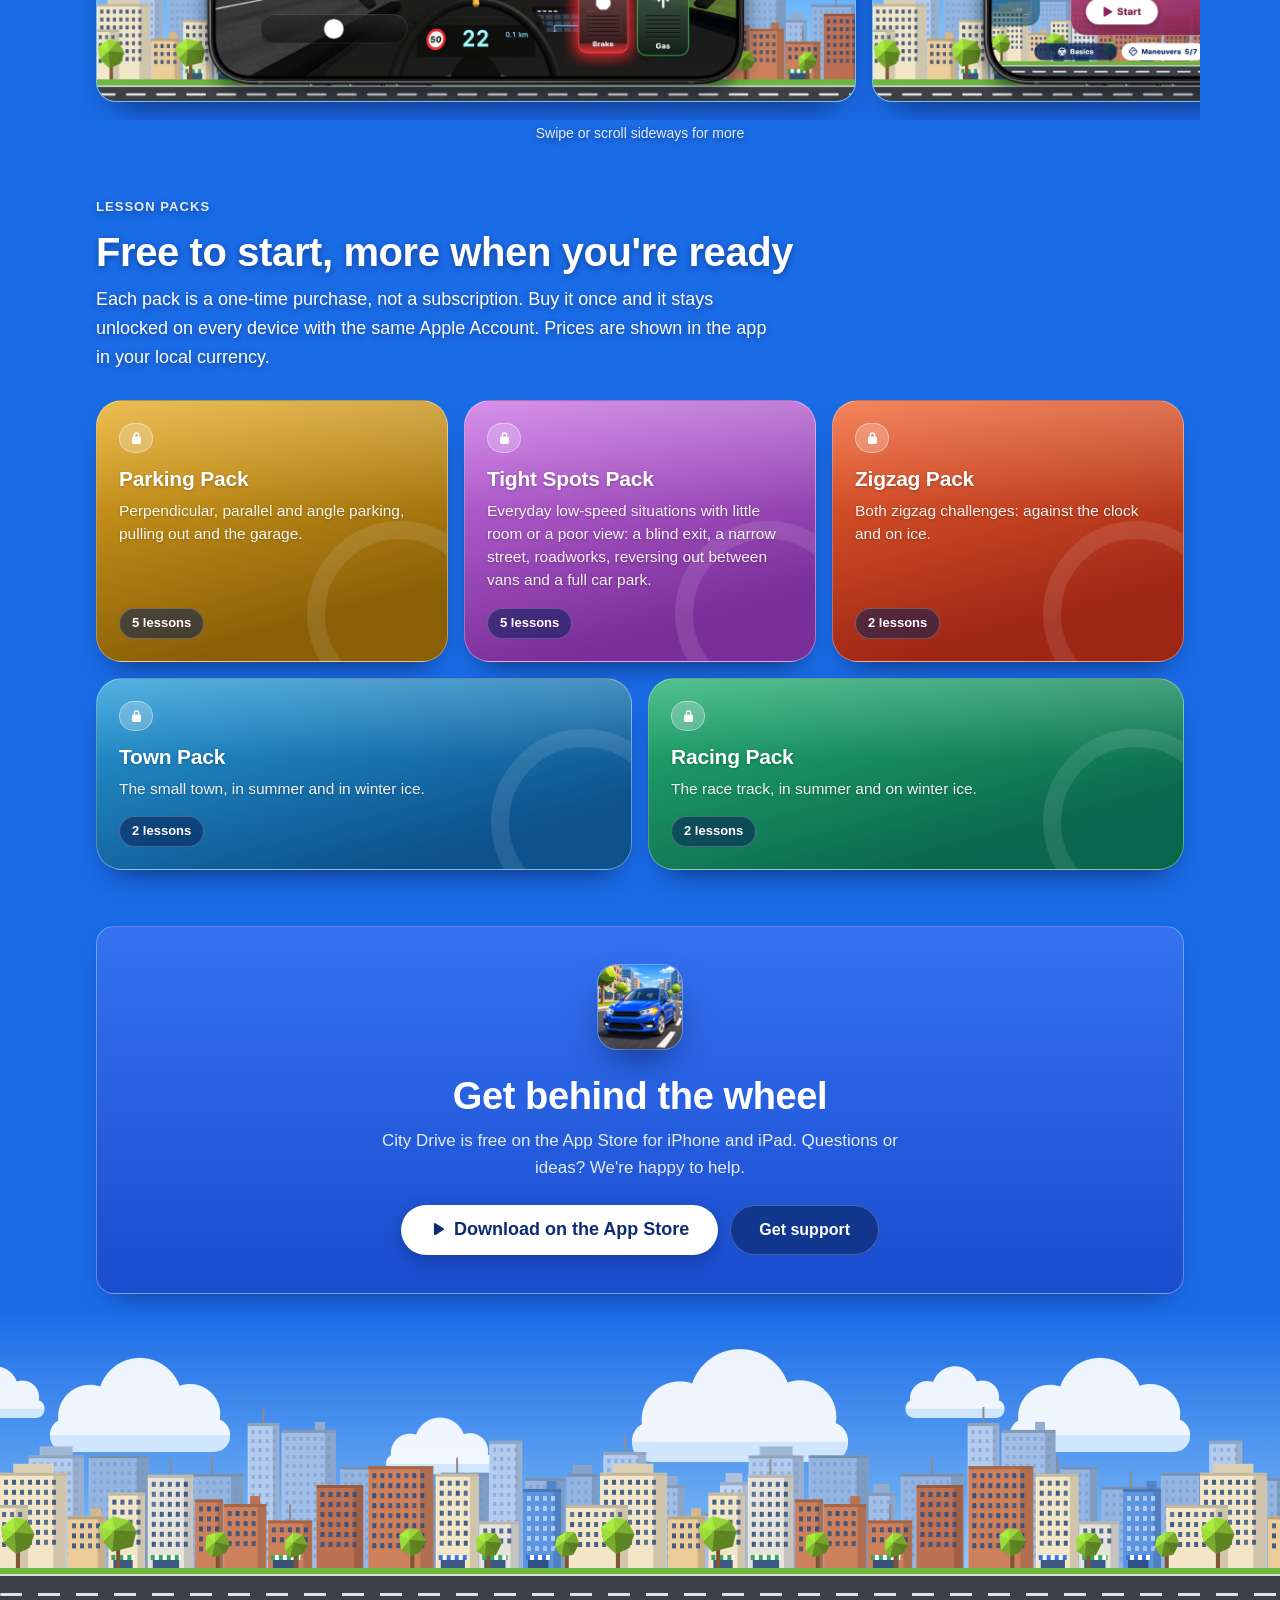
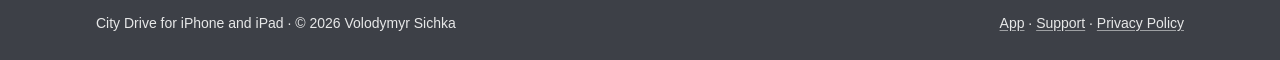
==== commit 89be2f70: "Sync with 2.5: section hub menu, Tight Spots pack" ====
--- a/marketing.html
+++ b/marketing.html
@@ -4,13 +4,13 @@
     <meta charset="UTF-8" />
     <meta name="viewport" content="width=device-width, initial-scale=1.0" />
     <title>City Drive – Learn to drive in a living 3D city</title>
-    <meta name="description" content="City Drive is a driving school for iPhone and iPad: 30 step-by-step lessons in a 3D city with real road rules, live mirrors, analog pedals, parking, ice and a race track." />
+    <meta name="description" content="City Drive is a driving school for iPhone and iPad: dozens of step-by-step lessons in a 3D city with real road rules, live mirrors, analog pedals, parking, ice and a race track." />
     <meta name="theme-color" content="#1a6be6" />
     <meta name="color-scheme" content="light" />
     <meta name="apple-itunes-app" content="app-id=6784227072" />
     <meta property="og:type" content="website" />
     <meta property="og:title" content="City Drive – Learn to drive in a living 3D city" />
-    <meta property="og:description" content="30 step-by-step driving lessons in a 3D city with real road rules. For iPhone and iPad." />
+    <meta property="og:description" content="Dozens of step-by-step driving lessons in a 3D city with real road rules. For iPhone and iPad." />
     <meta property="og:image" content="https://vybgss.github.io/city-drive-docs/assets/og.jpg" />
     <meta property="og:image:width" content="1200" />
     <meta property="og:image:height" content="630" />
@@ -48,14 +48,14 @@
         <p class="lead">Sit behind the wheel in a first-person cockpit and practise real driving step by step: start the car in the right order, signal, give way, change lanes, park and keep control on ice.</p>
         <div class="actions">
           <a class="button" href="https://apps.apple.com/app/id6784227072"><svg class="icon" aria-hidden="true"><use href="#i-play" /></svg>Download on the App Store</a>
-          <a class="button glass" href="#lessons">See all 30 lessons</a>
+          <a class="button glass" href="#lessons">See all lessons</a>
         </div>
         <p class="meta">Free with optional lesson packs · iPhone and iPad · iOS 17 or later</p>
         <div class="hero-shot">
           <img src="assets/cockpit.webp" width="1600" height="784" alt="City Drive on iPhone: the cockpit at a red light in Small Town, with the steering slider, Brake and Gas pedals, Engine, Handbrake, Seatbelt and indicator switches, the P-R-N-D selector and live mirrors" />
         </div>
         <ul class="facts">
-          <li class="chip">30 lessons</li>
+          <li class="chip">Dozens of lessons</li>
           <li class="chip"><span class="stars" aria-hidden="true">★★★</span> per lesson</li>
           <li class="chip">Live mirrors</li>
           <li class="chip">Works offline</li>
@@ -117,8 +117,8 @@
       </figure>
 
       <h2 class="section-label" id="lessons">Lessons</h2>
-      <h2 class="section-title">30 lessons, from the first start to the race track</h2>
-      <p class="section-intro">The first 19 lessons are free. Advanced lessons come in four optional packs, each a one-time purchase.</p>
+      <h2 class="section-title">Dozens of lessons, from the first start to the race track</h2>
+      <p class="section-intro">Basics, Maneuvers and Traffic are free. The other sections come in five optional packs, each a one-time purchase. In the app, <strong>Continue</strong> takes you straight to your next lesson, every section shows your progress, and lessons added in updates are marked New until you try them.</p>
       <div class="groups">
         <section class="card group">
           <div class="group-head"><h3>Basics</h3><span class="chip">Free</span></div>
@@ -165,24 +165,34 @@
           </ol>
         </section>
         <section class="card group">
+          <div class="group-head"><h3>Tight Spots</h3><span class="chip"><svg class="icon" aria-hidden="true"><use href="#i-lock" /></svg>Tight Spots Pack</span></div>
+          <ol class="lessons" start="25">
+            <li class="lesson" style="--a: #d68f5c; --b: #854229"><span class="badge">25</span><b>Blind Exit</b><span>Leave a courtyard through a blind archway: creep out, look both ways and pull out into a gap.</span></li>
+            <li class="lesson" style="--a: #4cbd9e; --b: #1a6666"><span class="badge">26</span><b>Narrow Street</b><span>Room for only one car. If the obstacle is on your side, pull into a gap and let oncoming cars pass.</span></li>
+            <li class="lesson" style="--a: #f2b82e; --b: #b8660a"><span class="badge">27</span><b>Roadworks</b><span>Roadworks close your lane. Wait for a long enough gap, then go around with your indicator on.</span></li>
+            <li class="lesson" style="--a: #6b85eb; --b: #333d9e"><span class="badge">28</span><b>Reversing Out Between Vans</b><span>Back out between two tall vans at walking pace and give way to a car you can't see yet.</span></li>
+            <li class="lesson" style="--a: #c76bdb; --b: #752b8f"><span class="badge">29</span><b>Find a Free Spot</b><span>A full car park: follow the arrows, skip the reserved bays and park in the only free one.</span></li>
+          </ol>
+        </section>
+        <section class="card group">
           <div class="group-head"><h3>Zigzag</h3><span class="chip"><svg class="icon" aria-hidden="true"><use href="#i-lock" /></svg>Zigzag Pack</span></div>
-          <ol class="lessons" start="25">
-            <li class="lesson" style="--a: #f26633; --b: #9e2614"><span class="badge">25</span><b>Speed Zigzag</b><span>A snake road against the clock: finish within 30 seconds.</span></li>
-            <li class="lesson" style="--a: #99d1f2; --b: #3873ad"><span class="badge">26</span><b>Slippery Road</b><span>A snake road covered in ice. Be smooth with everything.</span></li>
+          <ol class="lessons" start="30">
+            <li class="lesson" style="--a: #f26633; --b: #9e2614"><span class="badge">30</span><b>Speed Zigzag</b><span>A snake road against the clock: finish within 30 seconds.</span></li>
+            <li class="lesson" style="--a: #99d1f2; --b: #3873ad"><span class="badge">31</span><b>Slippery Road</b><span>A snake road covered in ice. Be smooth with everything.</span></li>
           </ol>
         </section>
         <section class="card group">
           <div class="group-head"><h3>Town</h3><span class="chip"><svg class="icon" aria-hidden="true"><use href="#i-lock" /></svg>Town Pack</span></div>
-          <ol class="lessons" start="27">
-            <li class="lesson" style="--a: #299ed9; --b: #0d528c"><span class="badge">27</span><b>Small Town</b><span>Drive 5 km around a town with lights and STOP signs, then park.</span></li>
-            <li class="lesson" style="--a: #bfd6ed; --b: #5c7aa8"><span class="badge">28</span><b>Small Town in Winter</b><span>The same town, iced over. Obey the rules on a slippery road.</span></li>
+          <ol class="lessons" start="32">
+            <li class="lesson" style="--a: #299ed9; --b: #0d528c"><span class="badge">32</span><b>Small Town</b><span>Drive 5 km around a town with lights and STOP signs, then park.</span></li>
+            <li class="lesson" style="--a: #bfd6ed; --b: #5c7aa8"><span class="badge">33</span><b>Small Town in Winter</b><span>The same town, iced over. Obey the rules on a slippery road.</span></li>
           </ol>
         </section>
         <section class="card group">
           <div class="group-head"><h3>Racing</h3><span class="chip"><svg class="icon" aria-hidden="true"><use href="#i-lock" /></svg>Racing Pack</span></div>
-          <ol class="lessons" start="29">
-            <li class="lesson" style="--a: #26b273; --b: #0a664c"><span class="badge">29</span><b>Race Track</b><span>No speed limit. Hold the track for five laps and set your fastest lap.</span></li>
-            <li class="lesson" style="--a: #80b8e6; --b: #24528c"><span class="badge">30</span><b>Winter Race Track</b><span>The race track on winter ice.</span></li>
+          <ol class="lessons" start="34">
+            <li class="lesson" style="--a: #26b273; --b: #0a664c"><span class="badge">34</span><b>Race Track</b><span>No speed limit. Hold the track for five laps and set your fastest lap.</span></li>
+            <li class="lesson" style="--a: #80b8e6; --b: #24528c"><span class="badge">35</span><b>Winter Race Track</b><span>The race track on winter ice.</span></li>
           </ol>
         </section>
       </div>
@@ -209,6 +219,12 @@
           <p>Perpendicular, parallel and angle parking, pulling out and the garage.</p>
           <span class="chip">5 lessons</span>
         </section>
+        <section class="level pack" style="--a: #cc75e6; --b: #7a2e99">
+          <span class="badge"><svg class="icon" aria-hidden="true"><use href="#i-lock" /></svg></span>
+          <h3>Tight Spots Pack</h3>
+          <p>Everyday low-speed situations with little room or a poor view: a blind exit, a narrow street, roadworks, reversing out between vans and a full car park.</p>
+          <span class="chip">5 lessons</span>
+        </section>
         <section class="level pack" style="--a: #f26633; --b: #9e2614">
           <span class="badge"><svg class="icon" aria-hidden="true"><use href="#i-lock" /></svg></span>
           <h3>Zigzag Pack</h3>
--- a/assets/style.css
+++ b/assets/style.css
@@ -363,8 +363,9 @@
 .lesson span { font-size: 14.5px; line-height: 1.45; color: var(--text-3); }
 
 /* Marketing: packs */
-.packs { display: grid; grid-template-columns: repeat(4, 1fr); gap: 16px; }
-.pack { display: flex; flex-direction: column; align-items: flex-start; }
+/* flex rows: five packs wrap 3 + 2 on desktop, 2 + 2 + 1 on tablets, 1 per row on phones */
+.packs { display: flex; flex-wrap: wrap; gap: 16px; }
+.pack { flex: 1 1 300px; display: flex; flex-direction: column; align-items: flex-start; }
 .pack .badge .icon { width: 13px; height: 13px; }
 .pack .chip { margin-top: auto; }
 .pack p { margin-bottom: 16px; }
@@ -443,7 +444,6 @@
 
 @media (max-width: 1000px) {
   .features { grid-template-columns: repeat(2, 1fr); }
-  .packs { grid-template-columns: repeat(2, 1fr); }
 }
 
 @media (max-width: 760px) {
@@ -456,7 +456,7 @@
 @media (max-width: 560px) {
   body { font-size: 16px; }
   .nav a { padding: 6px 10px; }
-  .features, .packs { grid-template-columns: 1fr; }
+  .features { grid-template-columns: 1fr; }
   .card { padding: 20px; }
   .contact .button { width: 100%; }
   .actions .button { width: 100%; padding: 13px 18px; font-size: 17px; }
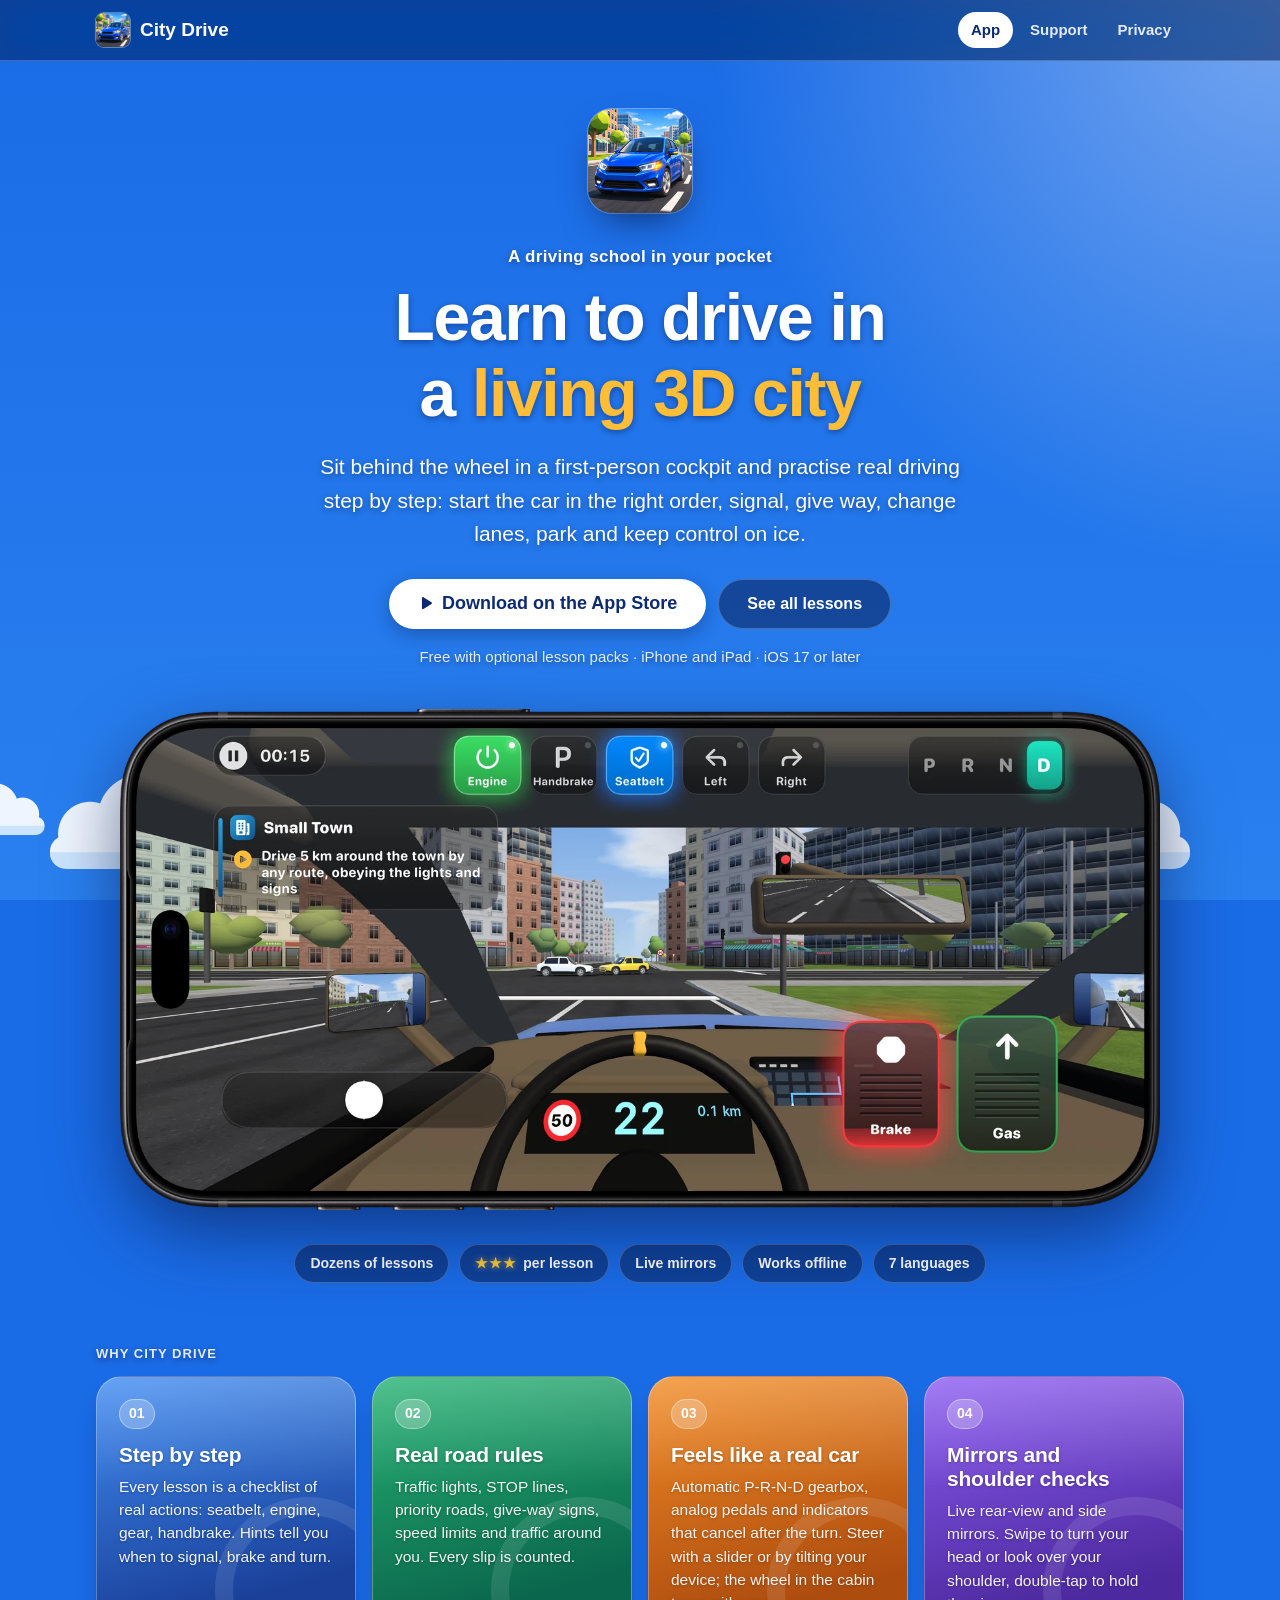
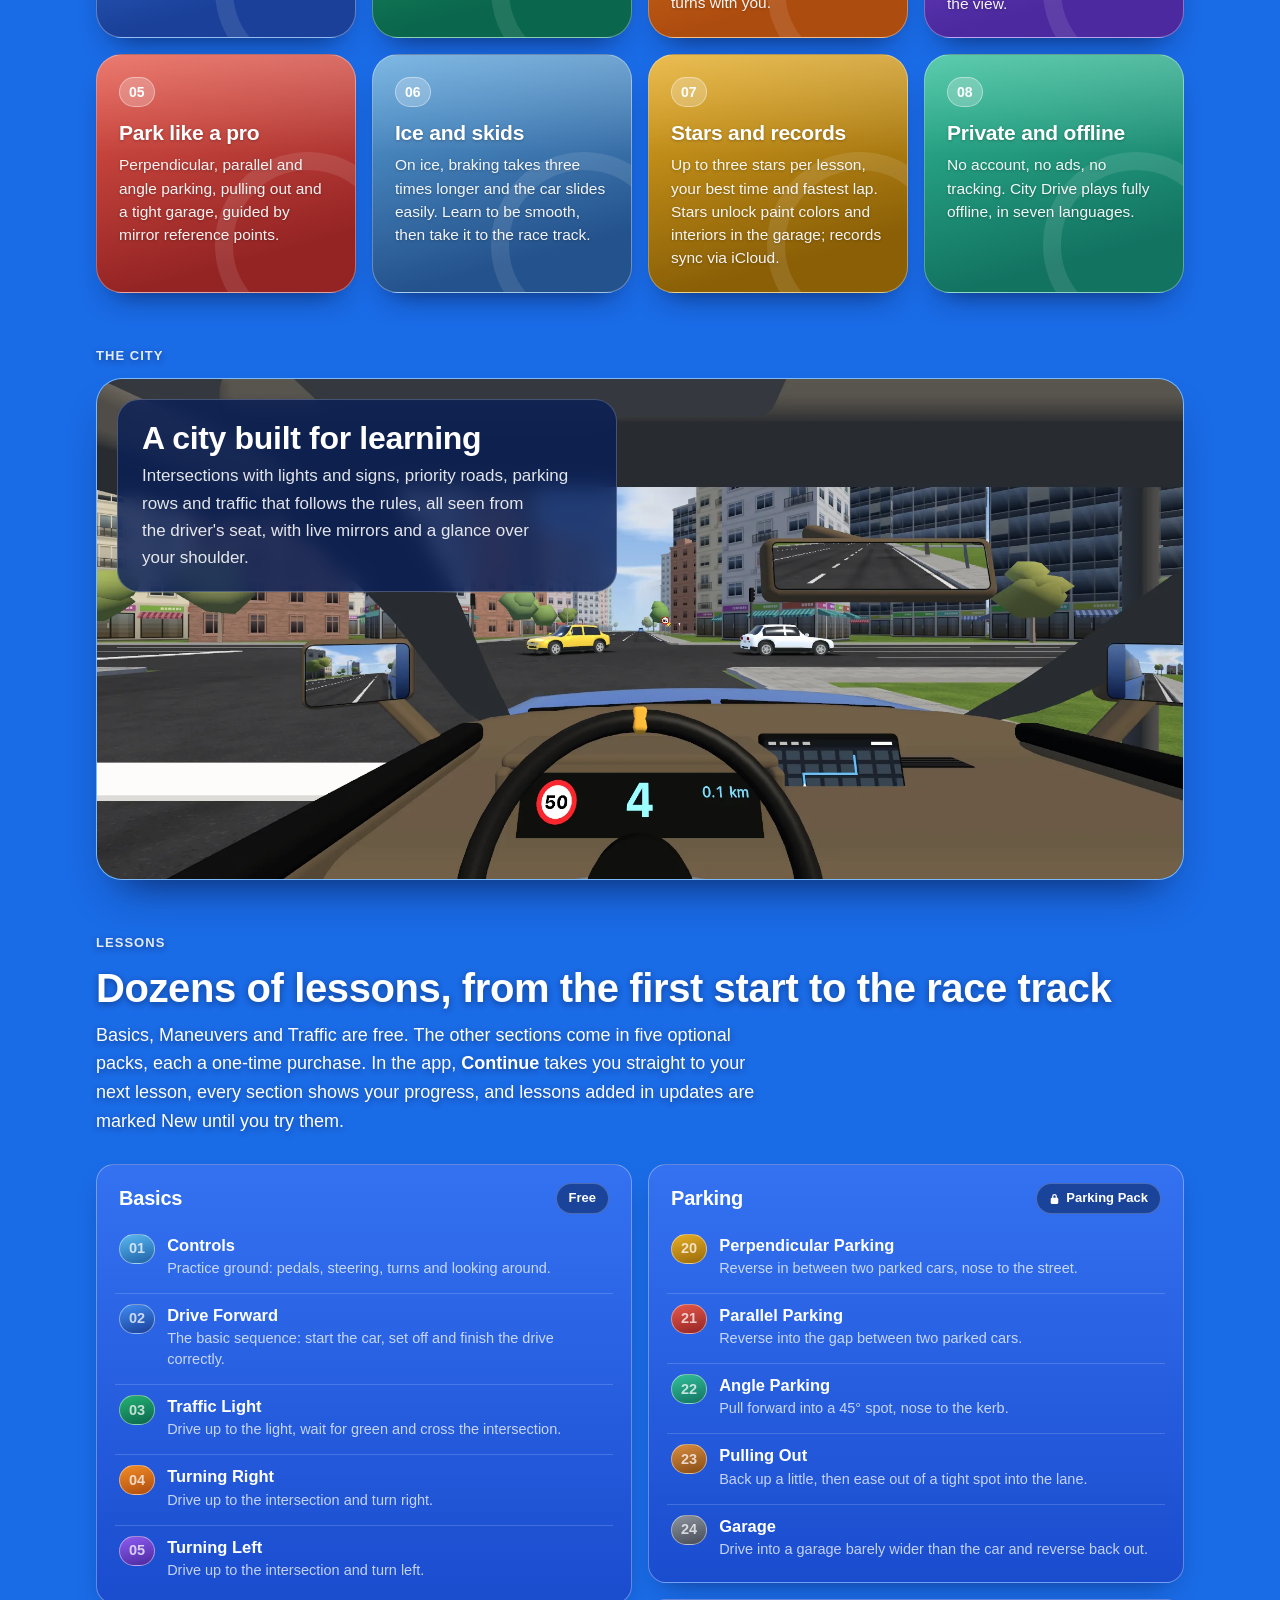
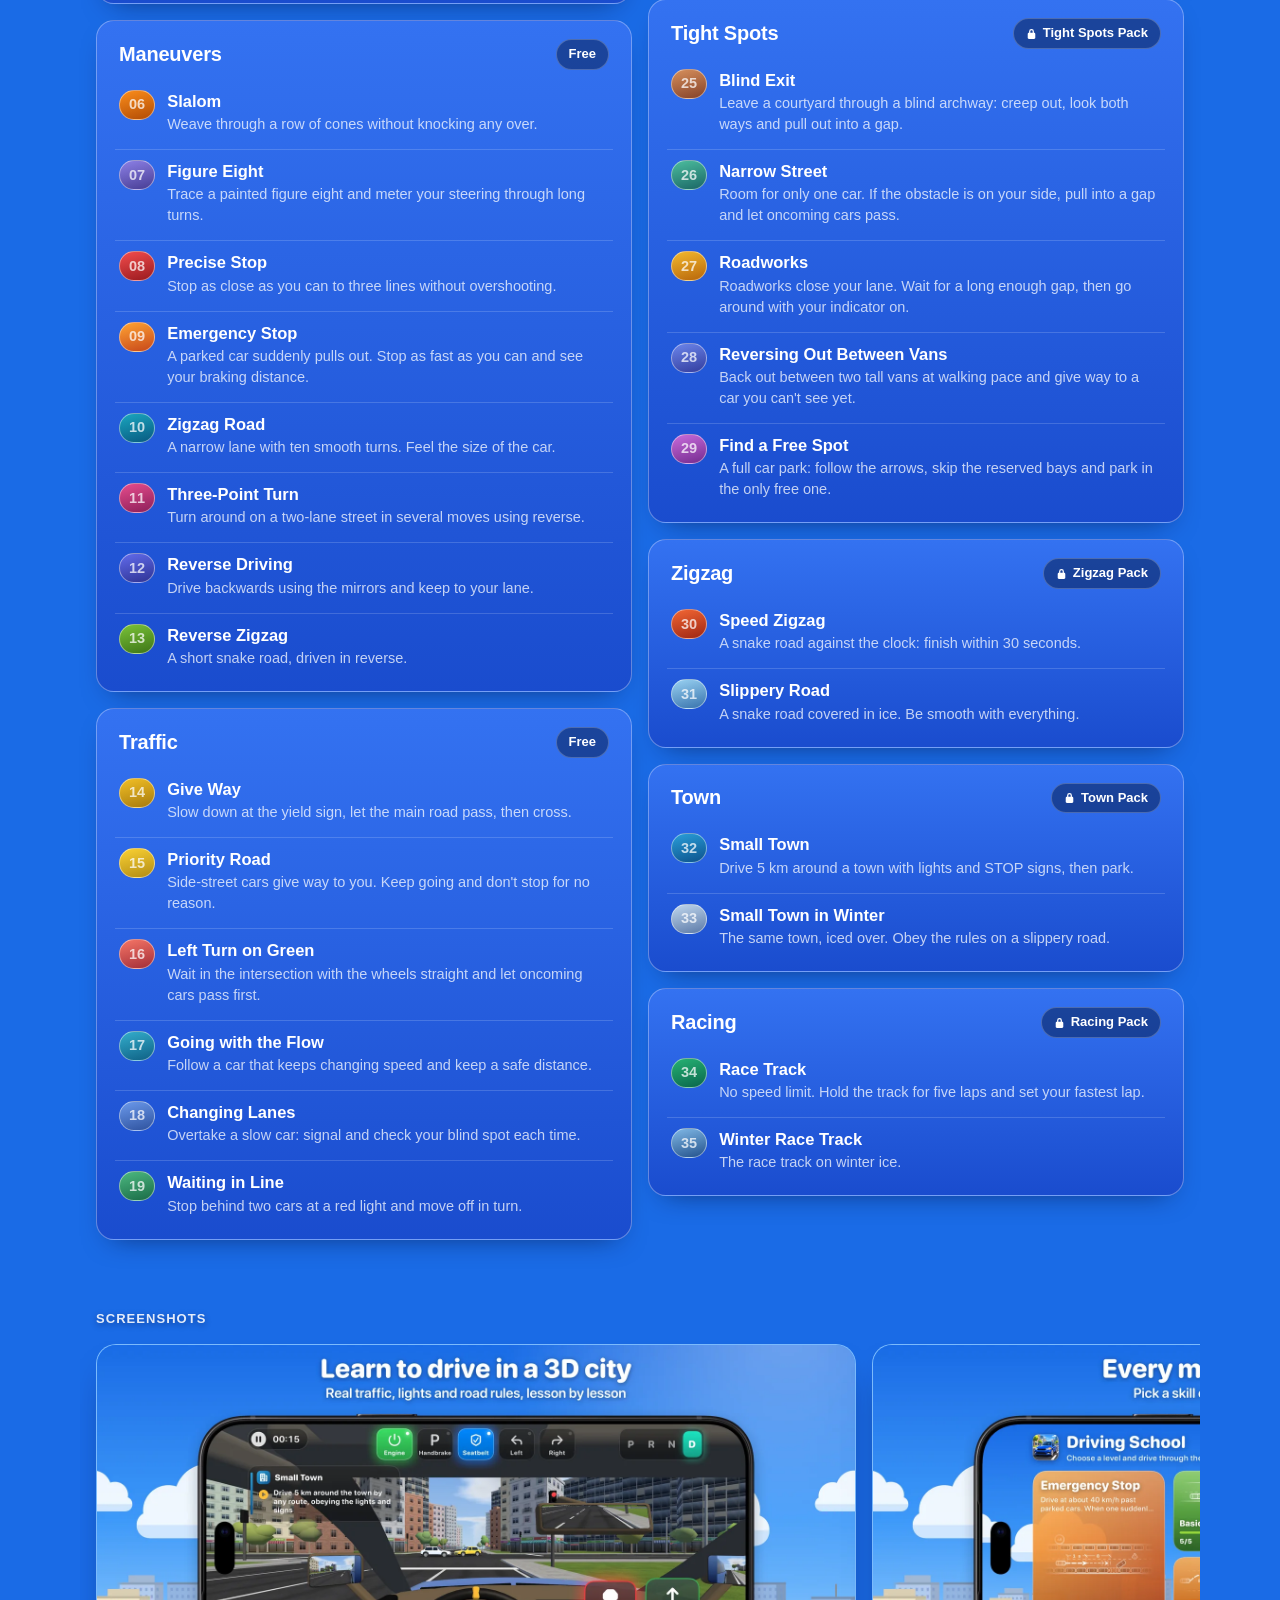
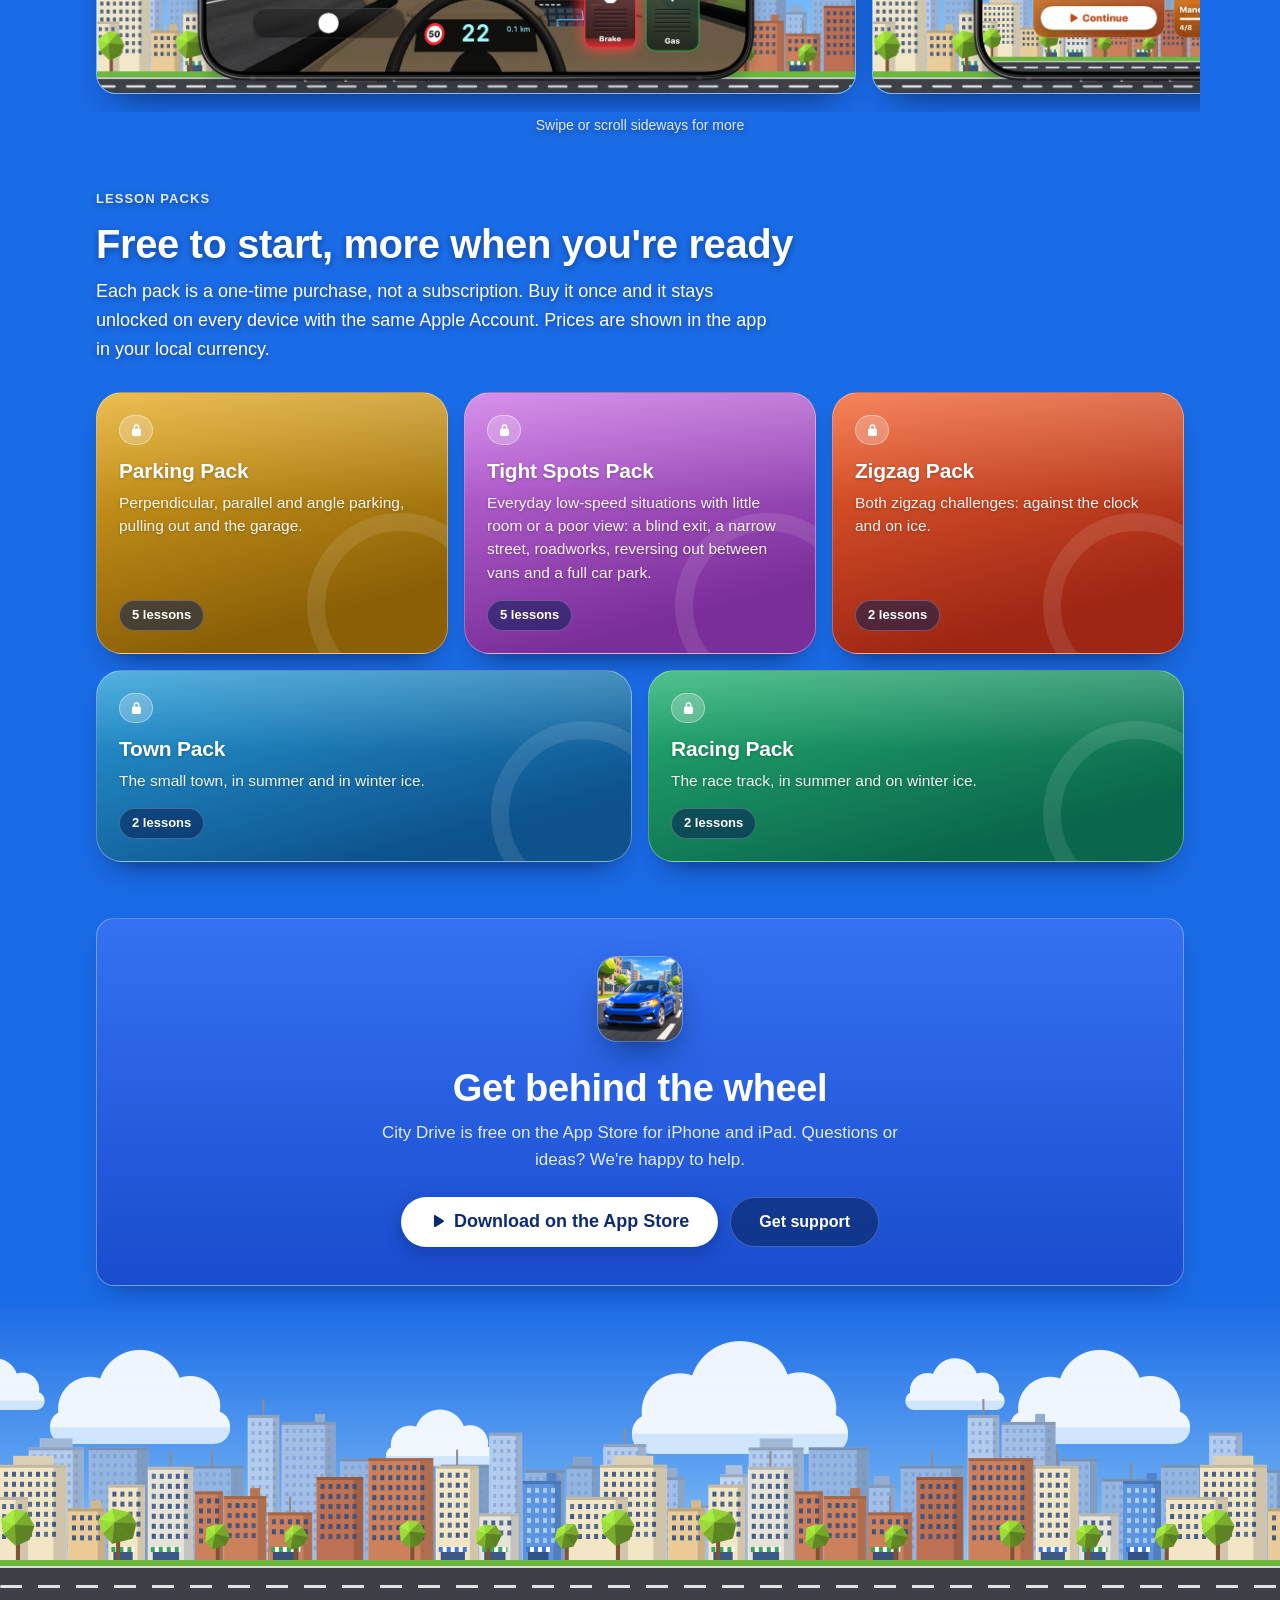
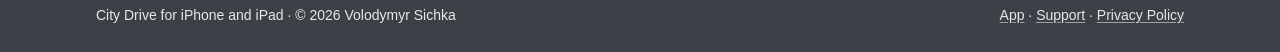
==== commit c171f80e: "2.5 screenshots, hero, share image and city view; pause button text" ====
--- a/marketing.html
+++ b/marketing.html
@@ -52,7 +52,7 @@
         </div>
         <p class="meta">Free with optional lesson packs · iPhone and iPad · iOS 17 or later</p>
         <div class="hero-shot">
-          <img src="assets/cockpit.webp" width="1600" height="784" alt="City Drive on iPhone: the cockpit at a red light in Small Town, with the steering slider, Brake and Gas pedals, Engine, Handbrake, Seatbelt and indicator switches, the P-R-N-D selector and live mirrors" />
+          <img src="assets/cockpit.webp" width="1600" height="772" alt="City Drive on iPhone: the cockpit at a red light in Small Town, with the steering slider, Brake and Gas pedals, Engine, Handbrake, Seatbelt and indicator switches, the P-R-N-D selector and live mirrors" />
         </div>
         <ul class="facts">
           <li class="chip">Dozens of lessons</li>
@@ -199,13 +199,14 @@
 
       <h2 class="section-label">Screenshots</h2>
       <div class="screens" tabindex="0" aria-label="Screenshots, scroll sideways">
-        <img src="assets/screens/screen-1.webp" width="1600" height="736" alt="Learn to drive in a 3D city: the cockpit at a red light in Small Town" />
-        <img src="assets/screens/screen-2.webp" width="1600" height="736" loading="lazy" alt="28 lessons, every move mapped out: the Driving School menu with the Three-Point Turn card" />
-        <img src="assets/screens/screen-3.webp" width="1600" height="736" loading="lazy" alt="An instructor at your side: step-by-step guidance before a right turn" />
-        <img src="assets/screens/screen-4.webp" width="1600" height="736" loading="lazy" alt="Real mirrors, real traffic: moving back into the right lane after overtaking" />
-        <img src="assets/screens/screen-5.webp" width="1600" height="736" loading="lazy" alt="Drive on ice and snow: Small Town in Winter" />
-        <img src="assets/screens/screen-6.webp" width="1600" height="736" loading="lazy" alt="Tilt the phone to steer: the race track, with the wheel in the cabin turned" />
-        <img src="assets/screens/screen-7.webp" width="1600" height="736" loading="lazy" alt="Make the car yours: paint colors and interiors in the garage" />
+        <img src="assets/screens/screen-1.webp" width="1600" height="736" alt="Learn to drive in a 3D city: braking for a red light in Small Town as cars cross the intersection" />
+        <img src="assets/screens/screen-2.webp" width="1600" height="736" loading="lazy" alt="Every move mapped out: the main screen with the Continue card and a tile for each section of lessons" />
+        <img src="assets/screens/screen-3.webp" width="1600" height="736" loading="lazy" alt="An instructor at your side: slowing for the STOP line with the right indicator on before a right turn" />
+        <img src="assets/screens/screen-4.webp" width="1600" height="736" loading="lazy" alt="Real mirrors, real traffic: moving back into the right lane, the overtaken car in the mirror" />
+        <img src="assets/screens/screen-5.webp" width="1600" height="736" loading="lazy" alt="Master tight spots: driving around roadworks in the oncoming lane while a van waits ahead" />
+        <img src="assets/screens/screen-6.webp" width="1600" height="736" loading="lazy" alt="Drive on ice and snow: Small Town in Winter" />
+        <img src="assets/screens/screen-7.webp" width="1600" height="736" loading="lazy" alt="Tilt to steer: the race track, with the wheel in the cabin turned" />
+        <img src="assets/screens/screen-8.webp" width="1600" height="736" loading="lazy" alt="Make the car yours: paint colors and interiors in the garage" />
       </div>
       <p class="swipe-hint">Swipe or scroll sideways for more</p>
 
